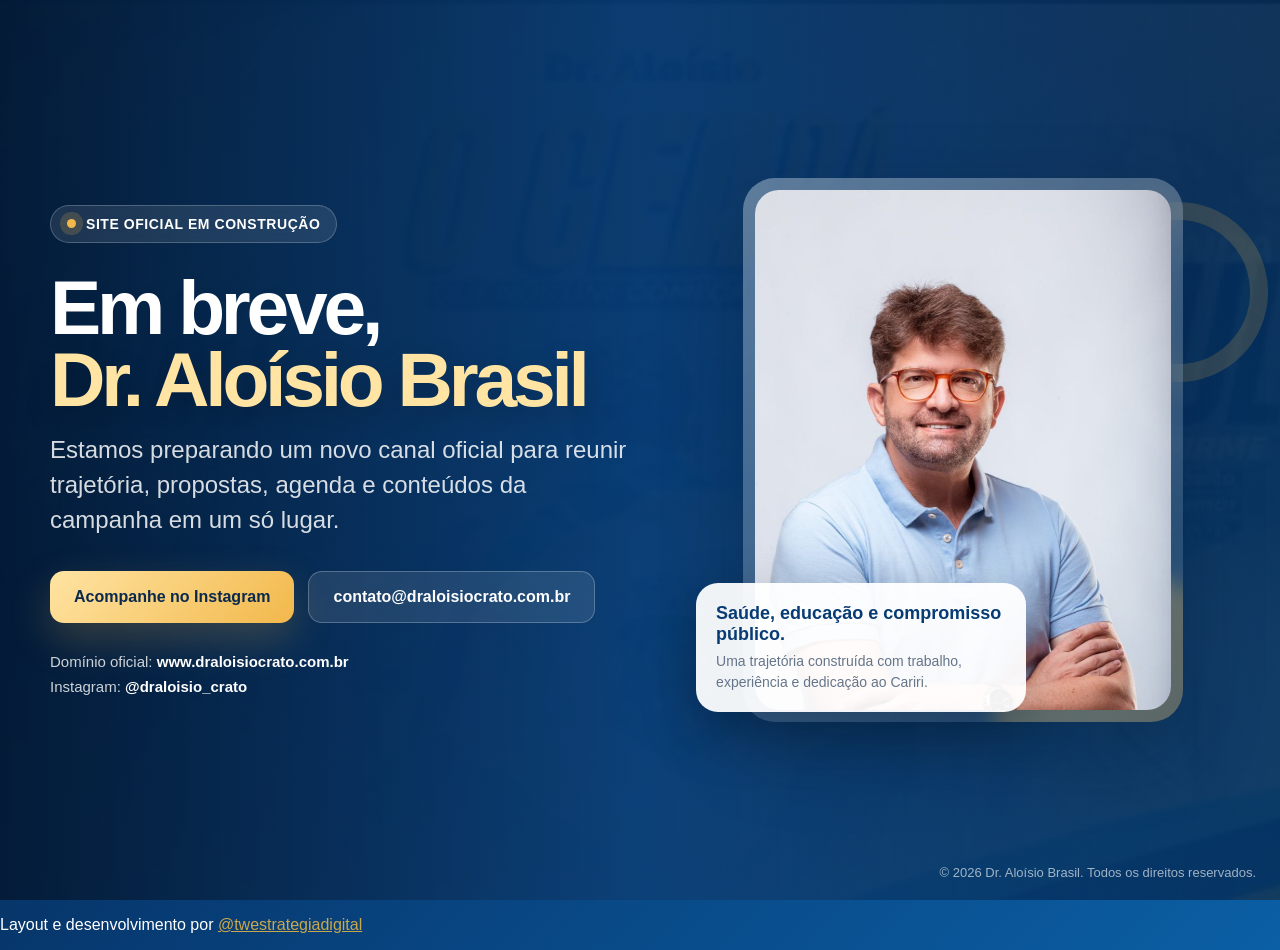
==== index.html @ 0eab500d "Update index.html cor rodapé" ====
<!DOCTYPE html>
<html lang="pt-BR">
<head>
  <meta charset="UTF-8" />
  <meta name="viewport" content="width=device-width, initial-scale=1.0" />
  <title>Dr. Aloísio Brasil | Site em construção</title>
  <meta name="description" content="Site oficial do Dr. Aloísio Brasil em construção. Acompanhe as novidades pelo Instagram oficial." />
  <meta name="theme-color" content="#073B73" />

  <meta property="og:title" content="Dr. Aloísio Brasil | Em breve" />
  <meta property="og:description" content="Estamos preparando um novo canal oficial de comunicação. Enquanto isso, acompanhe pelo Instagram." />
  <meta property="og:type" content="website" />
  <meta property="og:url" content="https://www.draloisiocrato.com.br" />
  <meta property="og:image" content="https://www.draloisiocrato.com.br/assets/banner.jpg" />

  <style>
    :root {
      --blue-900: #062B55;
      --blue-800: #073B73;
      --blue-700: #0B5FA5;
      --blue-500: #1787D5;
      --gold: #F2B84B;
      --gold-soft: #FFE4A3;
      --white: #FFFFFF;
      --text: #17324D;
      --muted: #65758A;
      --shadow: 0 28px 80px rgba(2, 21, 43, 0.28);
    }

    * { box-sizing: border-box; }

    body {
      margin: 0;
      min-height: 100vh;
      font-family: Arial, Helvetica, sans-serif;
      color: var(--white);
      background:
        radial-gradient(circle at 15% 20%, rgba(23, 135, 213, 0.35), transparent 32%),
        linear-gradient(135deg, #031A36 0%, #073B73 48%, #0B5FA5 100%);
      overflow-x: hidden;
    }

    body::before {
      content: "";
      position: fixed;
      inset: 0;
      background-image: url('assets/banner.jpg');
      background-size: cover;
      background-position: center;
      opacity: 0.12;
      filter: saturate(1.15) contrast(1.05);
      z-index: -2;
    }

    body::after {
      content: "";
      position: fixed;
      inset: 0;
      background: linear-gradient(90deg, rgba(3, 26, 54, 0.96), rgba(7, 59, 115, 0.82), rgba(3, 26, 54, 0.56));
      z-index: -1;
    }

    .page {
      width: min(1180px, calc(100% - 40px));
      min-height: 100vh;
      margin: 0 auto;
      display: grid;
      grid-template-columns: 1.05fr 0.95fr;
      gap: 56px;
      align-items: center;
      padding: 52px 0;
    }

    .badge {
      display: inline-flex;
      align-items: center;
      gap: 10px;
      padding: 10px 16px;
      border: 1px solid rgba(255, 255, 255, 0.22);
      border-radius: 999px;
      background: rgba(255, 255, 255, 0.1);
      backdrop-filter: blur(12px);
      font-size: 14px;
      letter-spacing: 0.04em;
      text-transform: uppercase;
      font-weight: 700;
    }

    .badge span {
      width: 9px;
      height: 9px;
      border-radius: 999px;
      background: var(--gold);
      box-shadow: 0 0 0 7px rgba(242, 184, 75, 0.18);
    }

    h1 {
      margin: 28px 0 18px;
      font-size: clamp(42px, 6vw, 84px);
      line-height: 0.94;
      letter-spacing: -0.055em;
    }

    .name {
      display: block;
      color: var(--gold-soft);
      text-shadow: 0 10px 30px rgba(0,0,0,0.22);
    }

    .subtitle {
      max-width: 640px;
      margin: 0 0 30px;
      color: rgba(255,255,255,0.84);
      font-size: clamp(18px, 2.2vw, 24px);
      line-height: 1.45;
    }

    .actions {
      display: flex;
      flex-wrap: wrap;
      gap: 14px;
      margin: 34px 0 30px;
    }

    .button {
      display: inline-flex;
      align-items: center;
      justify-content: center;
      min-height: 52px;
      padding: 0 24px;
      border-radius: 14px;
      text-decoration: none;
      font-weight: 800;
      transition: transform 0.2s ease, box-shadow 0.2s ease, background 0.2s ease;
    }

    .button:hover { transform: translateY(-2px); }

    .primary {
      color: #09294D;
      background: linear-gradient(135deg, #FFE4A3, #F2B84B);
      box-shadow: 0 16px 42px rgba(242, 184, 75, 0.22);
    }

    .secondary {
      color: var(--white);
      border: 1px solid rgba(255,255,255,0.24);
      background: rgba(255,255,255,0.1);
    }

    .contact {
      display: grid;
      gap: 8px;
      color: rgba(255,255,255,0.8);
      font-size: 15px;
    }

    .contact a {
      color: var(--white);
      text-decoration: none;
      font-weight: 700;
    }

    .visual {
      position: relative;
      min-height: 640px;
      display: flex;
      align-items: center;
      justify-content: center;
    }

    .photo-card {
      position: relative;
      width: min(440px, 100%);
      border-radius: 32px;
      padding: 12px;
      background: linear-gradient(145deg, rgba(255,255,255,0.34), rgba(255,255,255,0.08));
      box-shadow: var(--shadow);
      backdrop-filter: blur(16px);
      overflow: hidden;
    }

    .photo-card::before {
      content: "";
      position: absolute;
      inset: auto -70px -110px auto;
      width: 260px;
      height: 260px;
      border-radius: 999px;
      background: rgba(242,184,75,0.28);
      filter: blur(10px);
    }

    .photo-card img {
      display: block;
      width: 100%;
      border-radius: 24px;
      object-fit: cover;
      aspect-ratio: 4 / 5;
      object-position: center top;
      position: relative;
      z-index: 1;
    }

    .floating-box {
      position: absolute;
      left: 0;
      bottom: 58px;
      max-width: 330px;
      padding: 20px;
      border-radius: 22px;
      background: rgba(255,255,255,0.94);
      color: var(--text);
      box-shadow: 0 20px 55px rgba(0,0,0,0.25);
      z-index: 3;
    }

    .floating-box strong {
      display: block;
      color: var(--blue-800);
      font-size: 18px;
      margin-bottom: 6px;
    }

    .floating-box p {
      margin: 0;
      color: var(--muted);
      line-height: 1.45;
      font-size: 14px;
    }

    .ribbon {
      position: absolute;
      right: -38px;
      top: 72px;
      width: 180px;
      height: 180px;
      border-radius: 50%;
      border: 18px solid rgba(242, 184, 75, 0.18);
      z-index: 0;
    }

    .footer {
      position: fixed;
      right: 24px;
      bottom: 20px;
      color: rgba(255,255,255,0.62);
      font-size: 13px;
    }

    @media (max-width: 920px) {
      .page {
        grid-template-columns: 1fr;
        gap: 30px;
        padding: 38px 0 70px;
      }

      .visual { min-height: auto; }

      .photo-card { width: min(360px, 100%); }

      .floating-box {
        position: relative;
        left: auto;
        bottom: auto;
        margin-top: -26px;
        width: min(330px, 92%);
      }

      .footer {
        position: static;
        width: min(1180px, calc(100% - 40px));
        margin: -40px auto 24px;
      }
    }

    @media (max-width: 520px) {
      .page { width: min(100% - 28px, 1180px); }
      .actions { flex-direction: column; }
      .button { width: 100%; }
      h1 { letter-spacing: -0.045em; }
    }
  </style>
</head>
<body>
  <main class="page">
    <section class="content" aria-label="Site em construção">
      <div class="badge"><span></span> Site oficial em construção</div>

      <h1>
        Em breve,<br />
        <span class="name">Dr. Aloísio Brasil</span>
      </h1>

      <p class="subtitle">
        Estamos preparando um novo canal oficial para reunir trajetória, propostas, agenda e conteúdos da campanha em um só lugar.
      </p>

      <div class="actions">
        <a class="button primary" href="https://www.instagram.com/draloisio_crato" target="_blank" rel="noopener noreferrer">Acompanhe no Instagram</a>
        <a class="button secondary" href="mailto:contato@draloisiocrato.com.br">contato@draloisiocrato.com.br</a>
      </div>

      <div class="contact">
        <div>Domínio oficial: <a href="https://www.draloisiocrato.com.br">www.draloisiocrato.com.br</a></div>
        <div>Instagram: <a href="https://www.instagram.com/draloisio_crato" target="_blank" rel="noopener noreferrer">@draloisio_crato</a></div>
      </div>
    </section>

    <section class="visual" aria-label="Dr. Aloísio Brasil">
      <div class="ribbon" aria-hidden="true"></div>
      <div class="photo-card">
        <img src="assets/portrait.jpg" alt="Dr. Aloísio Brasil" />
      </div>
      <div class="floating-box">
        <strong>Saúde, educação e compromisso público.</strong>
        <p>Uma trajetória construída com trabalho, experiência e dedicação ao Cariri.</p>
      </div>
    </section>
  </main>

  <div class="footer">© 2026 Dr. Aloísio Brasil. Todos os direitos reservados.</div>

   <p class="credits">
          Layout e desenvolvimento por
          <a href="https://www.instagram.com/twestrategiadigital" 
   target="_blank" 
   rel="noopener noreferrer"
   style="color: #C9A84C;">
    @twestrategiadigital
</a>
      </p>
  </footer>

</body>
</html>
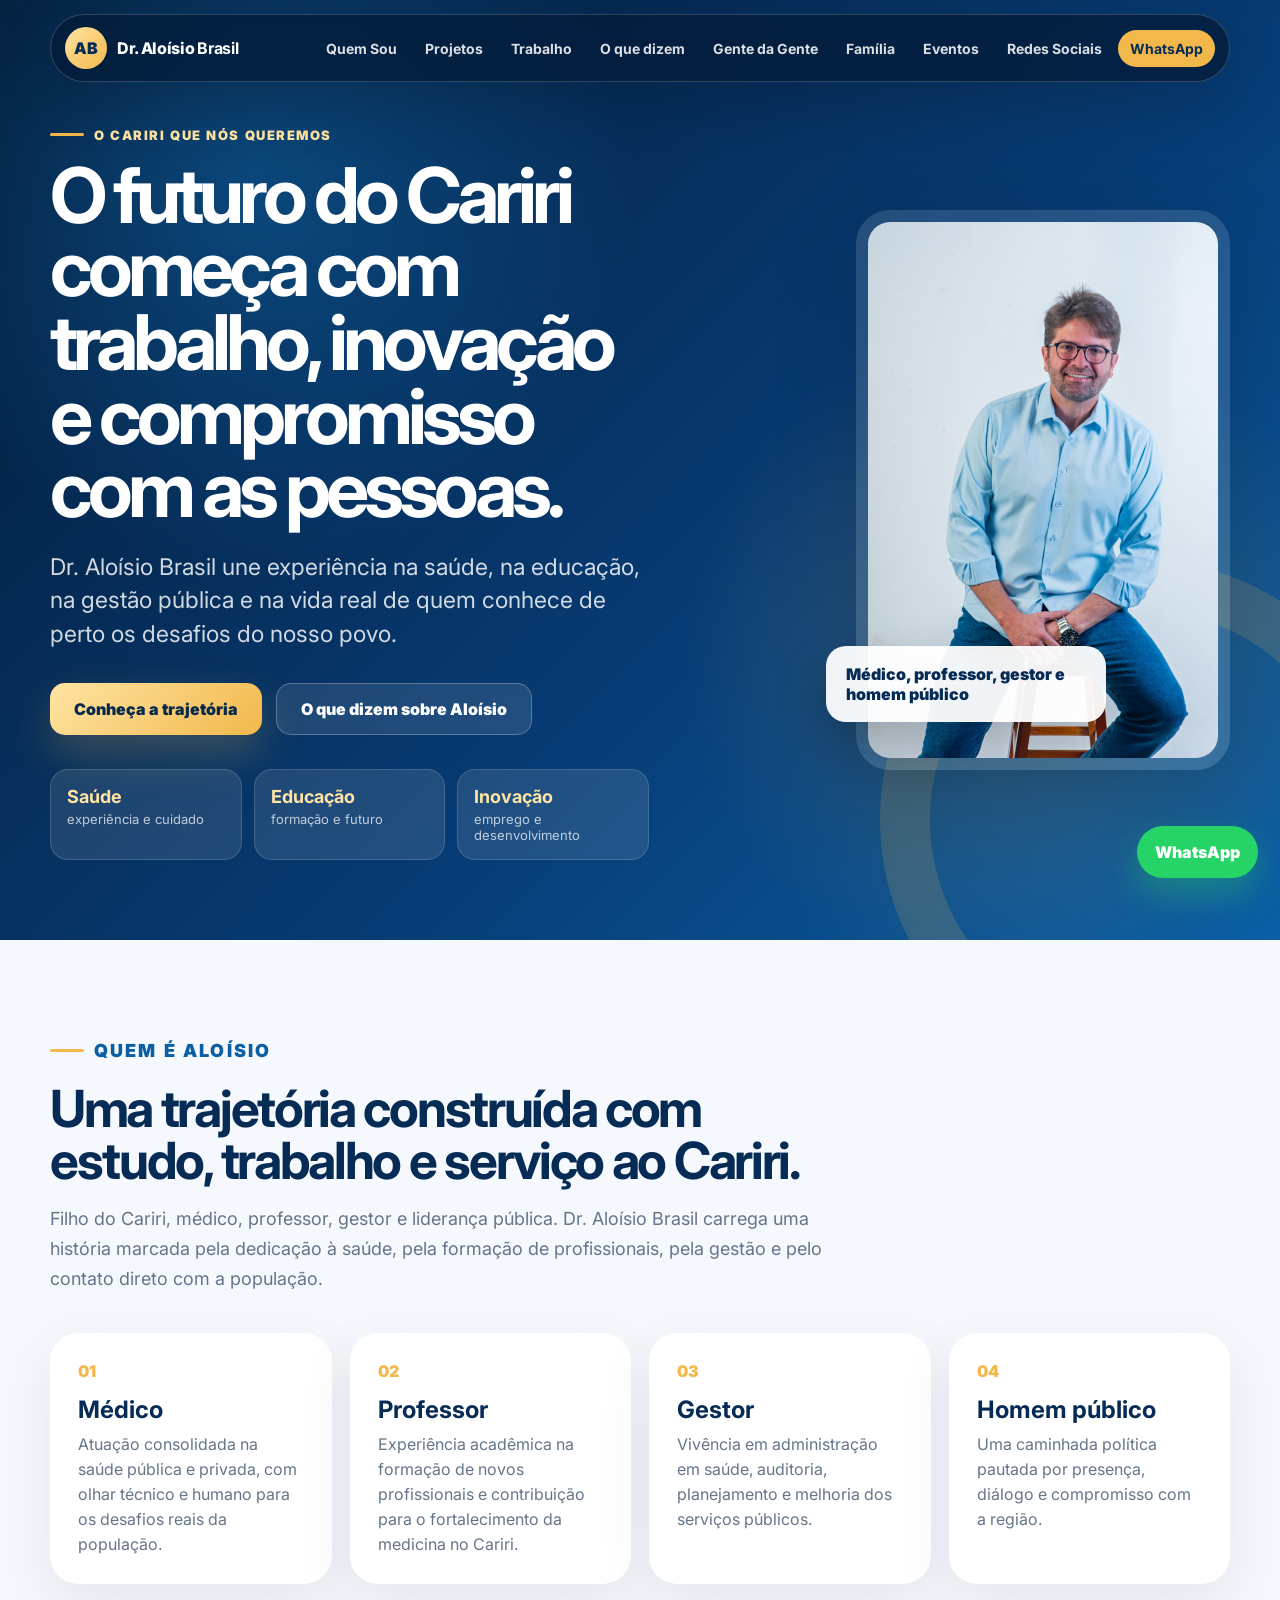
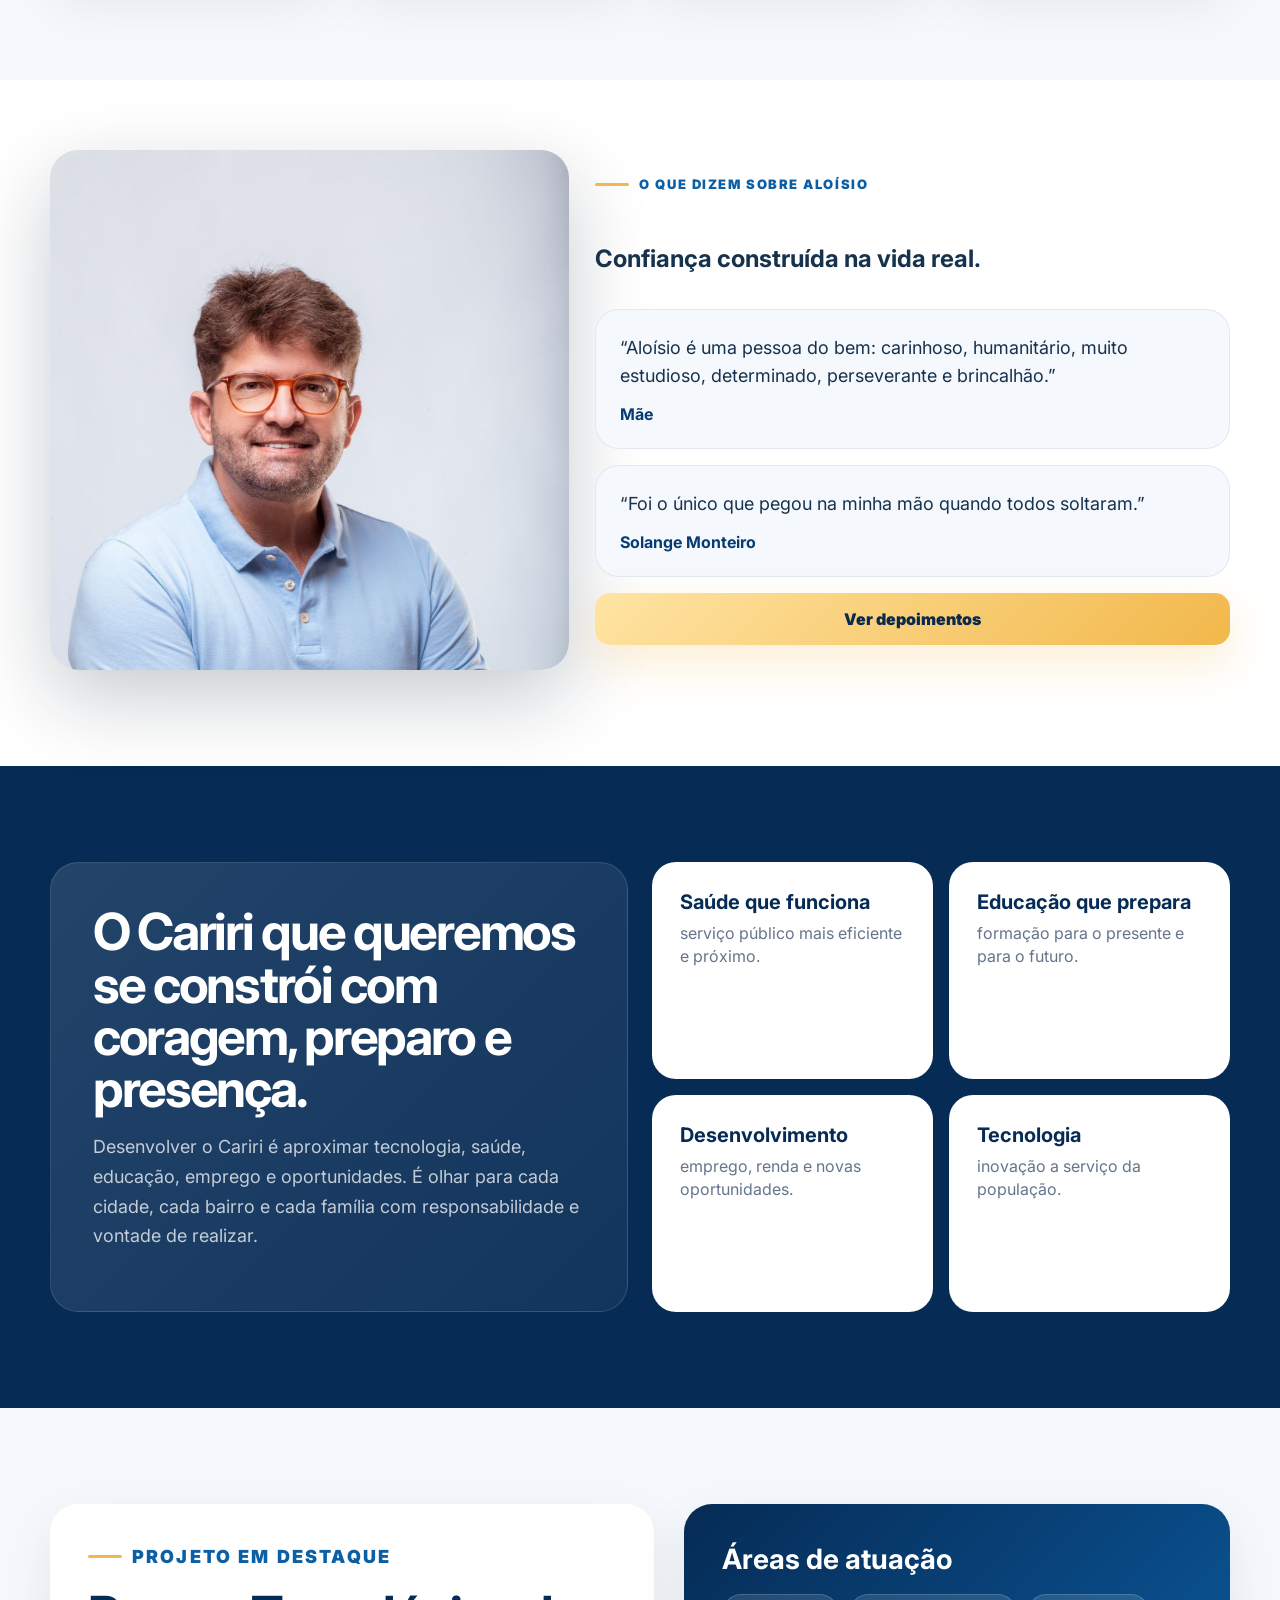
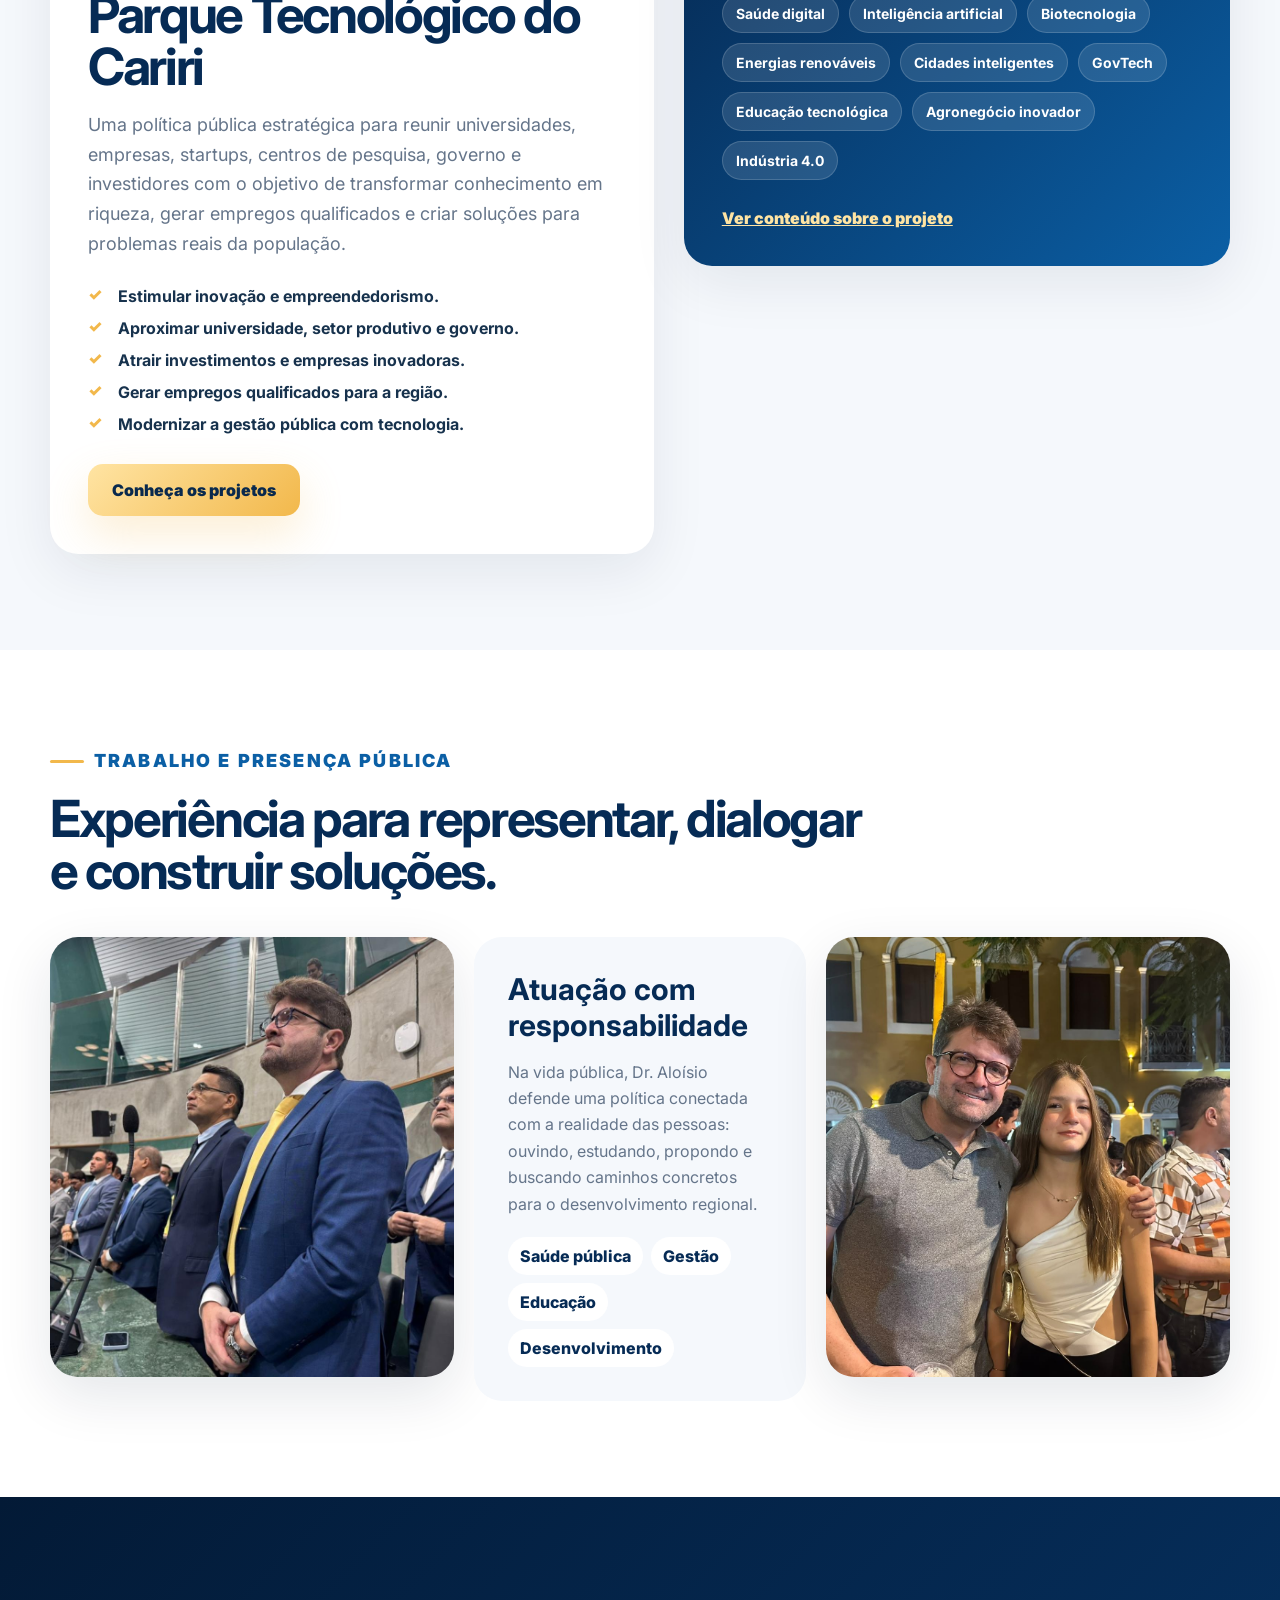
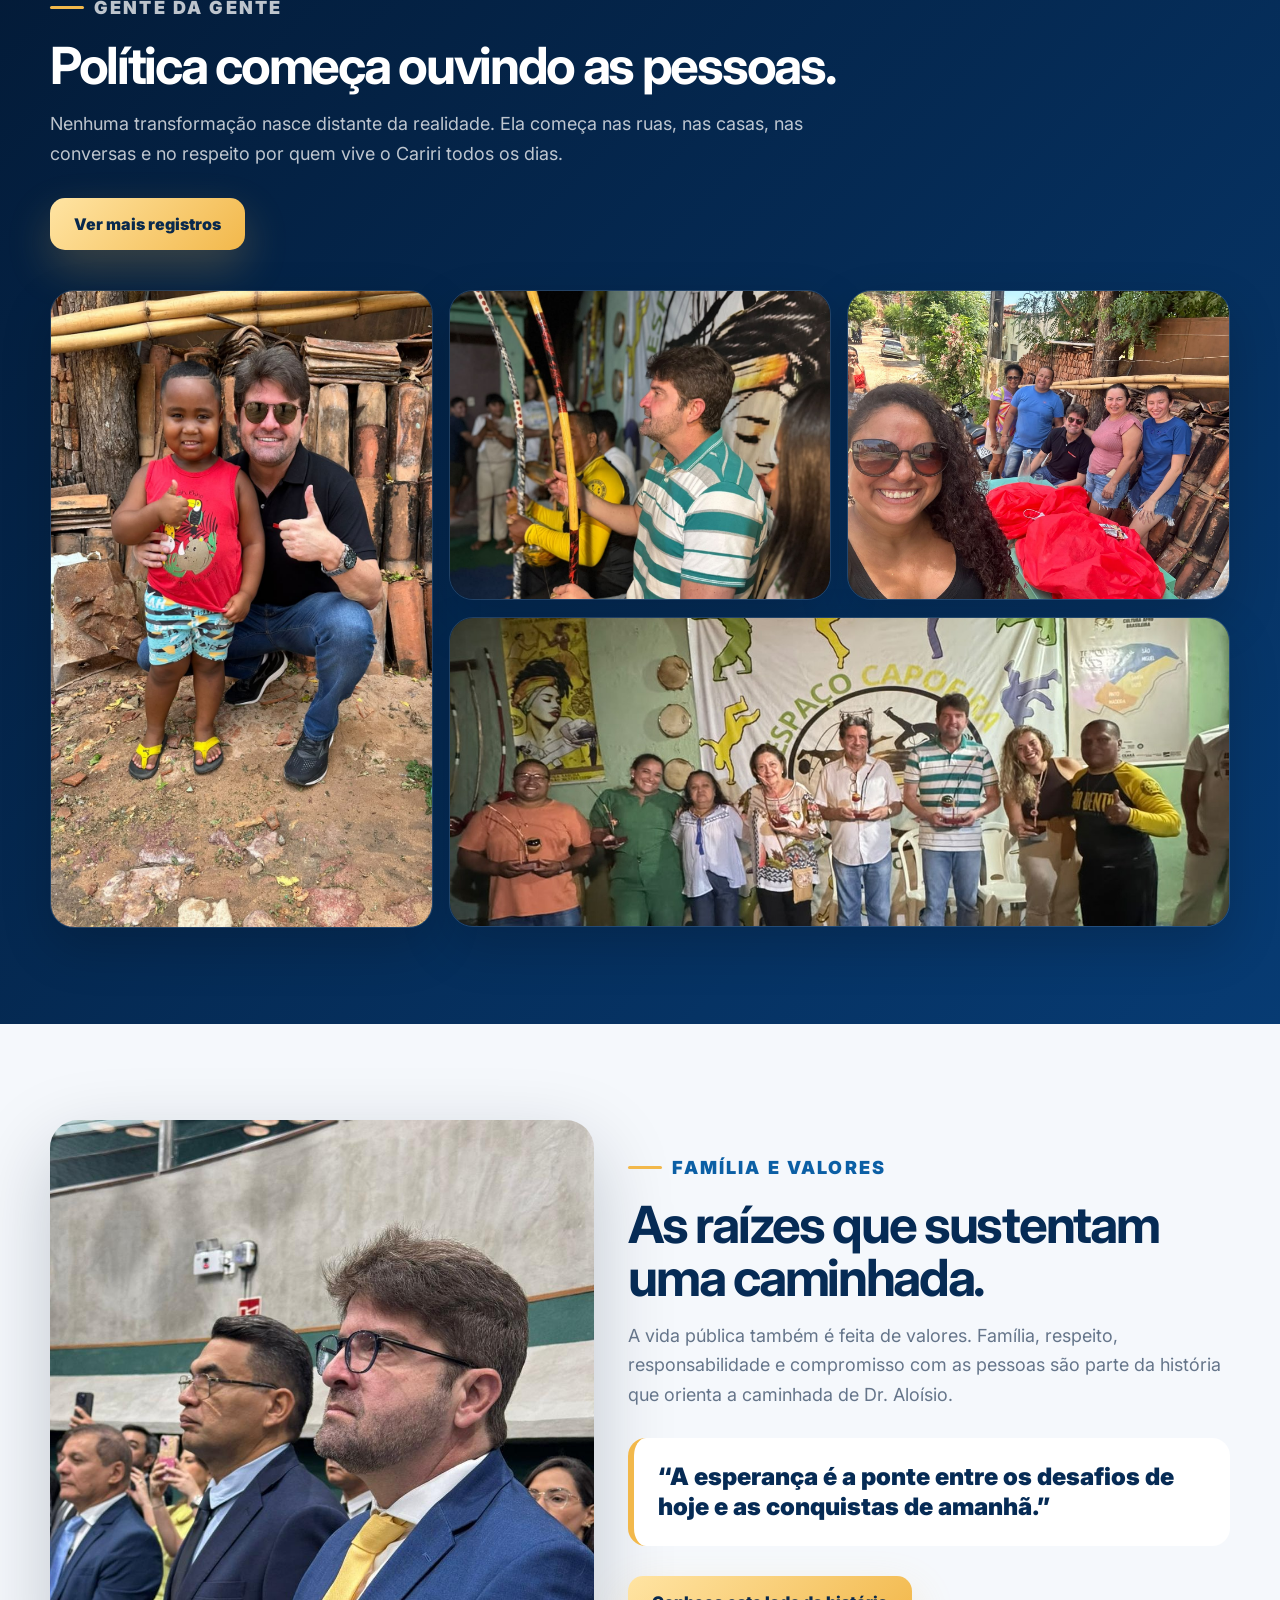
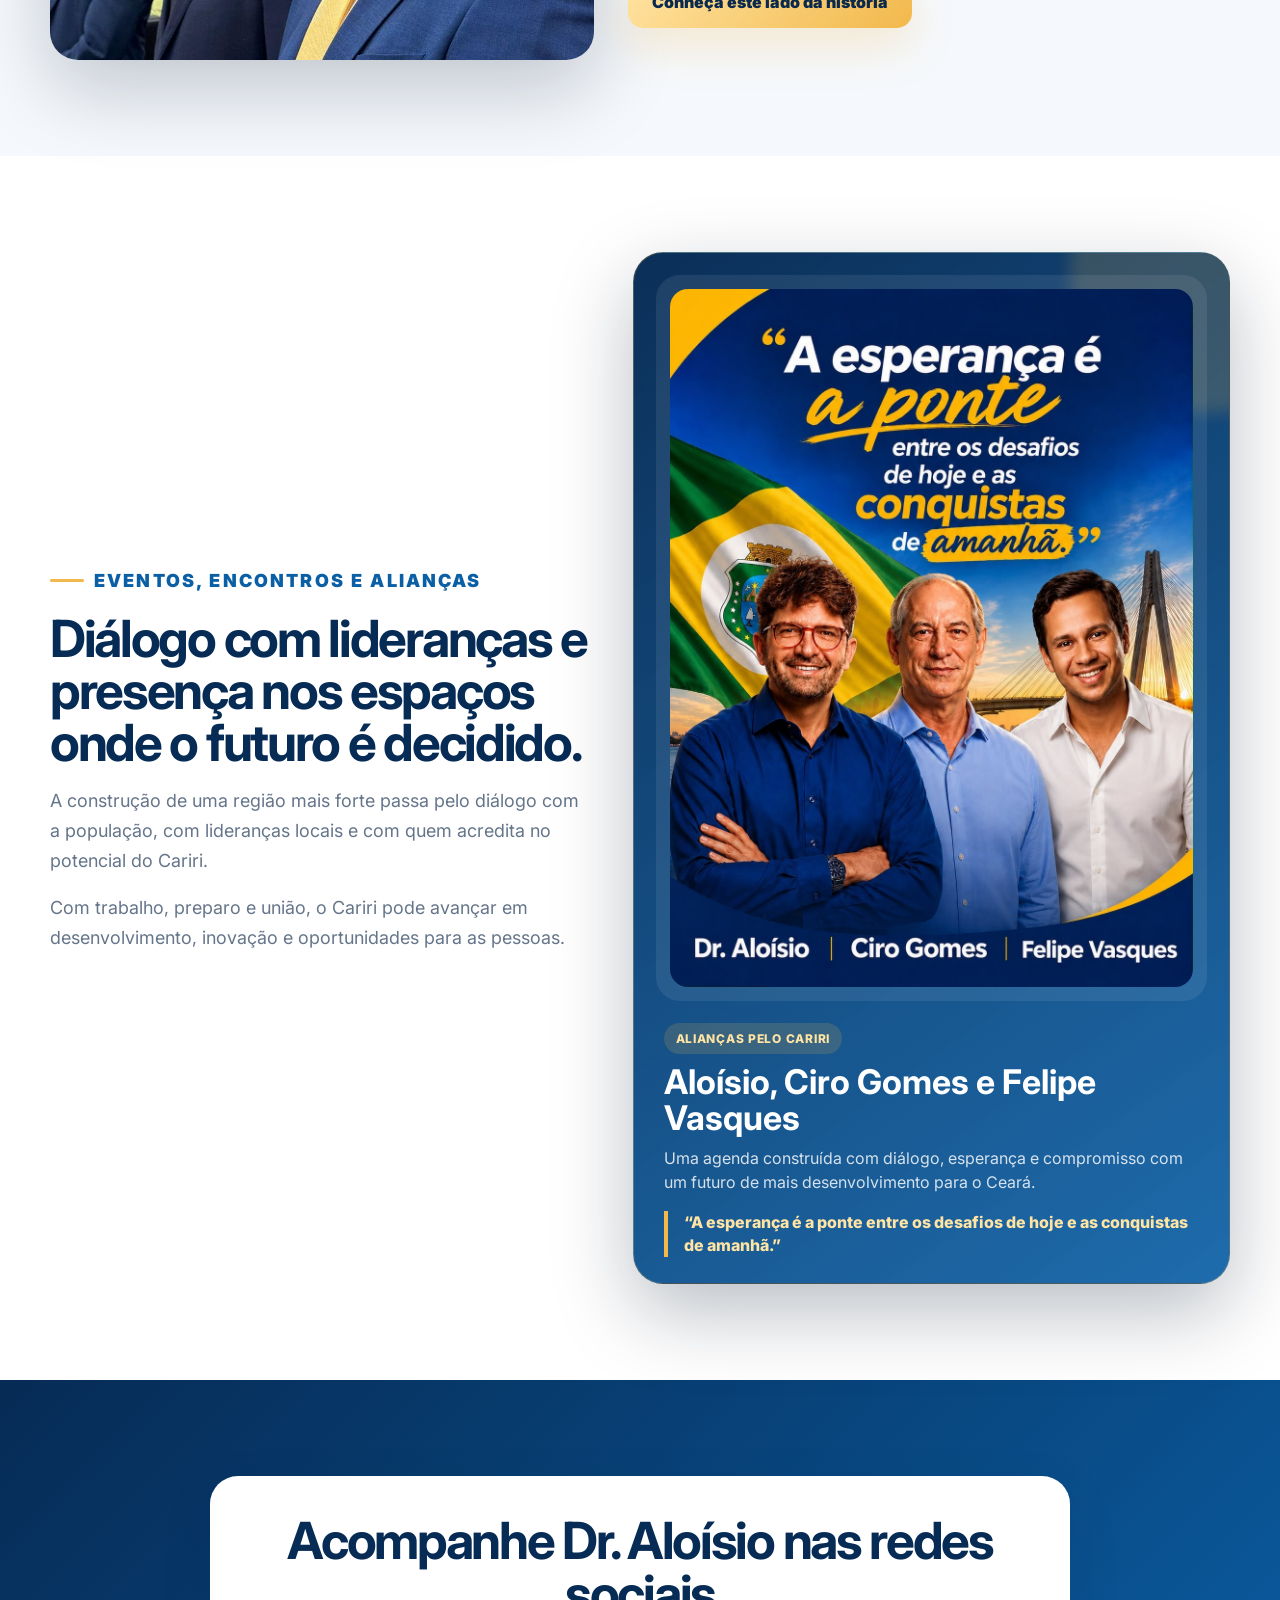
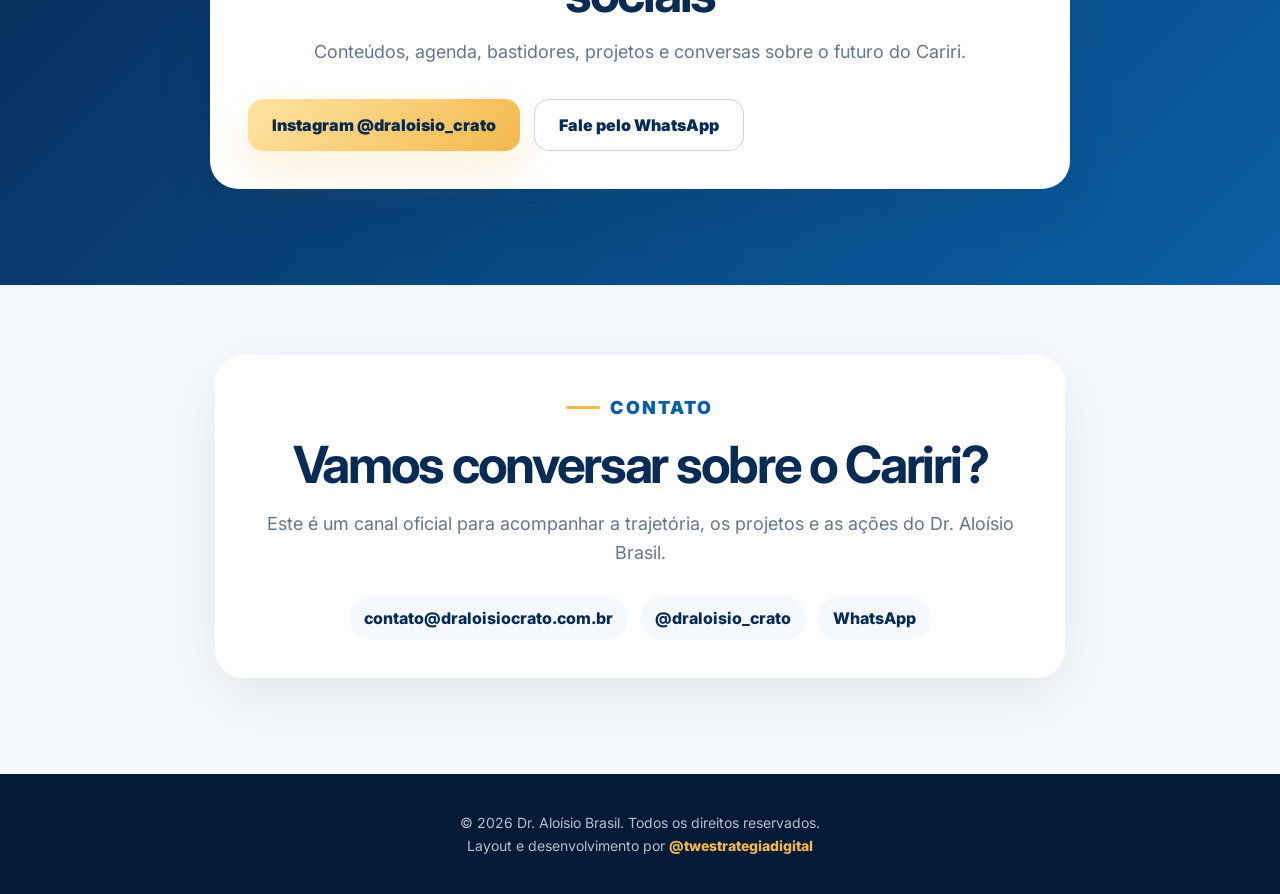
==== commit d3fcd894: "Update index.html" ====
--- a/index.html
+++ b/index.html
@@ -1,336 +1,23 @@
 <!DOCTYPE html>
 <html lang="pt-BR">
 <head>
-  <meta charset="UTF-8" />
-  <meta name="viewport" content="width=device-width, initial-scale=1.0" />
-  <title>Dr. Aloísio Brasil | Site em construção</title>
-  <meta name="description" content="Site oficial do Dr. Aloísio Brasil em construção. Acompanhe as novidades pelo Instagram oficial." />
-  <meta name="theme-color" content="#073B73" />
 
-  <meta property="og:title" content="Dr. Aloísio Brasil | Em breve" />
-  <meta property="og:description" content="Estamos preparando um novo canal oficial de comunicação. Enquanto isso, acompanhe pelo Instagram." />
-  <meta property="og:type" content="website" />
-  <meta property="og:url" content="https://www.draloisiocrato.com.br" />
-  <meta property="og:image" content="https://www.draloisiocrato.com.br/assets/banner.jpg" />
+<meta charset="UTF-8">
 
-  <style>
-    :root {
-      --blue-900: #062B55;
-      --blue-800: #073B73;
-      --blue-700: #0B5FA5;
-      --blue-500: #1787D5;
-      --gold: #F2B84B;
-      --gold-soft: #FFE4A3;
-      --white: #FFFFFF;
-      --text: #17324D;
-      --muted: #65758A;
-      --shadow: 0 28px 80px rgba(2, 21, 43, 0.28);
-    }
+<title>Redirecionando...</title>
 
-    * { box-sizing: border-box; }
+<meta http-equiv="refresh" content="0; url=/construcao/">
 
-    body {
-      margin: 0;
-      min-height: 100vh;
-      font-family: Arial, Helvetica, sans-serif;
-      color: var(--white);
-      background:
-        radial-gradient(circle at 15% 20%, rgba(23, 135, 213, 0.35), transparent 32%),
-        linear-gradient(135deg, #031A36 0%, #073B73 48%, #0B5FA5 100%);
-      overflow-x: hidden;
-    }
+<script>
+window.location.replace("/construcao/");
+</script>
 
-    body::before {
-      content: "";
-      position: fixed;
-      inset: 0;
-      background-image: url('assets/banner.jpg');
-      background-size: cover;
-      background-position: center;
-      opacity: 0.12;
-      filter: saturate(1.15) contrast(1.05);
-      z-index: -2;
-    }
+</head>
 
-    body::after {
-      content: "";
-      position: fixed;
-      inset: 0;
-      background: linear-gradient(90deg, rgba(3, 26, 54, 0.96), rgba(7, 59, 115, 0.82), rgba(3, 26, 54, 0.56));
-      z-index: -1;
-    }
+<body>
 
-    .page {
-      width: min(1180px, calc(100% - 40px));
-      min-height: 100vh;
-      margin: 0 auto;
-      display: grid;
-      grid-template-columns: 1.05fr 0.95fr;
-      gap: 56px;
-      align-items: center;
-      padding: 52px 0;
-    }
-
-    .badge {
-      display: inline-flex;
-      align-items: center;
-      gap: 10px;
-      padding: 10px 16px;
-      border: 1px solid rgba(255, 255, 255, 0.22);
-      border-radius: 999px;
-      background: rgba(255, 255, 255, 0.1);
-      backdrop-filter: blur(12px);
-      font-size: 14px;
-      letter-spacing: 0.04em;
-      text-transform: uppercase;
-      font-weight: 700;
-    }
-
-    .badge span {
-      width: 9px;
-      height: 9px;
-      border-radius: 999px;
-      background: var(--gold);
-      box-shadow: 0 0 0 7px rgba(242, 184, 75, 0.18);
-    }
-
-    h1 {
-      margin: 28px 0 18px;
-      font-size: clamp(42px, 6vw, 84px);
-      line-height: 0.94;
-      letter-spacing: -0.055em;
-    }
-
-    .name {
-      display: block;
-      color: var(--gold-soft);
-      text-shadow: 0 10px 30px rgba(0,0,0,0.22);
-    }
-
-    .subtitle {
-      max-width: 640px;
-      margin: 0 0 30px;
-      color: rgba(255,255,255,0.84);
-      font-size: clamp(18px, 2.2vw, 24px);
-      line-height: 1.45;
-    }
-
-    .actions {
-      display: flex;
-      flex-wrap: wrap;
-      gap: 14px;
-      margin: 34px 0 30px;
-    }
-
-    .button {
-      display: inline-flex;
-      align-items: center;
-      justify-content: center;
-      min-height: 52px;
-      padding: 0 24px;
-      border-radius: 14px;
-      text-decoration: none;
-      font-weight: 800;
-      transition: transform 0.2s ease, box-shadow 0.2s ease, background 0.2s ease;
-    }
-
-    .button:hover { transform: translateY(-2px); }
-
-    .primary {
-      color: #09294D;
-      background: linear-gradient(135deg, #FFE4A3, #F2B84B);
-      box-shadow: 0 16px 42px rgba(242, 184, 75, 0.22);
-    }
-
-    .secondary {
-      color: var(--white);
-      border: 1px solid rgba(255,255,255,0.24);
-      background: rgba(255,255,255,0.1);
-    }
-
-    .contact {
-      display: grid;
-      gap: 8px;
-      color: rgba(255,255,255,0.8);
-      font-size: 15px;
-    }
-
-    .contact a {
-      color: var(--white);
-      text-decoration: none;
-      font-weight: 700;
-    }
-
-    .visual {
-      position: relative;
-      min-height: 640px;
-      display: flex;
-      align-items: center;
-      justify-content: center;
-    }
-
-    .photo-card {
-      position: relative;
-      width: min(440px, 100%);
-      border-radius: 32px;
-      padding: 12px;
-      background: linear-gradient(145deg, rgba(255,255,255,0.34), rgba(255,255,255,0.08));
-      box-shadow: var(--shadow);
-      backdrop-filter: blur(16px);
-      overflow: hidden;
-    }
-
-    .photo-card::before {
-      content: "";
-      position: absolute;
-      inset: auto -70px -110px auto;
-      width: 260px;
-      height: 260px;
-      border-radius: 999px;
-      background: rgba(242,184,75,0.28);
-      filter: blur(10px);
-    }
-
-    .photo-card img {
-      display: block;
-      width: 100%;
-      border-radius: 24px;
-      object-fit: cover;
-      aspect-ratio: 4 / 5;
-      object-position: center top;
-      position: relative;
-      z-index: 1;
-    }
-
-    .floating-box {
-      position: absolute;
-      left: 0;
-      bottom: 58px;
-      max-width: 330px;
-      padding: 20px;
-      border-radius: 22px;
-      background: rgba(255,255,255,0.94);
-      color: var(--text);
-      box-shadow: 0 20px 55px rgba(0,0,0,0.25);
-      z-index: 3;
-    }
-
-    .floating-box strong {
-      display: block;
-      color: var(--blue-800);
-      font-size: 18px;
-      margin-bottom: 6px;
-    }
-
-    .floating-box p {
-      margin: 0;
-      color: var(--muted);
-      line-height: 1.45;
-      font-size: 14px;
-    }
-
-    .ribbon {
-      position: absolute;
-      right: -38px;
-      top: 72px;
-      width: 180px;
-      height: 180px;
-      border-radius: 50%;
-      border: 18px solid rgba(242, 184, 75, 0.18);
-      z-index: 0;
-    }
-
-    .footer {
-      position: fixed;
-      right: 24px;
-      bottom: 20px;
-      color: rgba(255,255,255,0.62);
-      font-size: 13px;
-    }
-
-    @media (max-width: 920px) {
-      .page {
-        grid-template-columns: 1fr;
-        gap: 30px;
-        padding: 38px 0 70px;
-      }
-
-      .visual { min-height: auto; }
-
-      .photo-card { width: min(360px, 100%); }
-
-      .floating-box {
-        position: relative;
-        left: auto;
-        bottom: auto;
-        margin-top: -26px;
-        width: min(330px, 92%);
-      }
-
-      .footer {
-        position: static;
-        width: min(1180px, calc(100% - 40px));
-        margin: -40px auto 24px;
-      }
-    }
-
-    @media (max-width: 520px) {
-      .page { width: min(100% - 28px, 1180px); }
-      .actions { flex-direction: column; }
-      .button { width: 100%; }
-      h1 { letter-spacing: -0.045em; }
-    }
-  </style>
-</head>
-<body>
-  <main class="page">
-    <section class="content" aria-label="Site em construção">
-      <div class="badge"><span></span> Site oficial em construção</div>
-
-      <h1>
-        Em breve,<br />
-        <span class="name">Dr. Aloísio Brasil</span>
-      </h1>
-
-      <p class="subtitle">
-        Estamos preparando um novo canal oficial para reunir trajetória, propostas, agenda e conteúdos da campanha em um só lugar.
-      </p>
-
-      <div class="actions">
-        <a class="button primary" href="https://www.instagram.com/draloisio_crato" target="_blank" rel="noopener noreferrer">Acompanhe no Instagram</a>
-        <a class="button secondary" href="mailto:contato@draloisiocrato.com.br">contato@draloisiocrato.com.br</a>
-      </div>
-
-      <div class="contact">
-        <div>Domínio oficial: <a href="https://www.draloisiocrato.com.br">www.draloisiocrato.com.br</a></div>
-        <div>Instagram: <a href="https://www.instagram.com/draloisio_crato" target="_blank" rel="noopener noreferrer">@draloisio_crato</a></div>
-      </div>
-    </section>
-
-    <section class="visual" aria-label="Dr. Aloísio Brasil">
-      <div class="ribbon" aria-hidden="true"></div>
-      <div class="photo-card">
-        <img src="assets/portrait.jpg" alt="Dr. Aloísio Brasil" />
-      </div>
-      <div class="floating-box">
-        <strong>Saúde, educação e compromisso público.</strong>
-        <p>Uma trajetória construída com trabalho, experiência e dedicação ao Cariri.</p>
-      </div>
-    </section>
-  </main>
-
-  <div class="footer">© 2026 Dr. Aloísio Brasil. Todos os direitos reservados.</div>
-
-   <p class="credits">
-          Layout e desenvolvimento por
-          <a href="https://www.instagram.com/twestrategiadigital" 
-   target="_blank" 
-   rel="noopener noreferrer"
-   style="color: #C9A84C;">
-    @twestrategiadigital
-</a>
-      </p>
-  </footer>
+Se você não foi redirecionado automaticamente,
+<a href="/construcao/">clique aqui</a>.
 
 </body>
 </html>
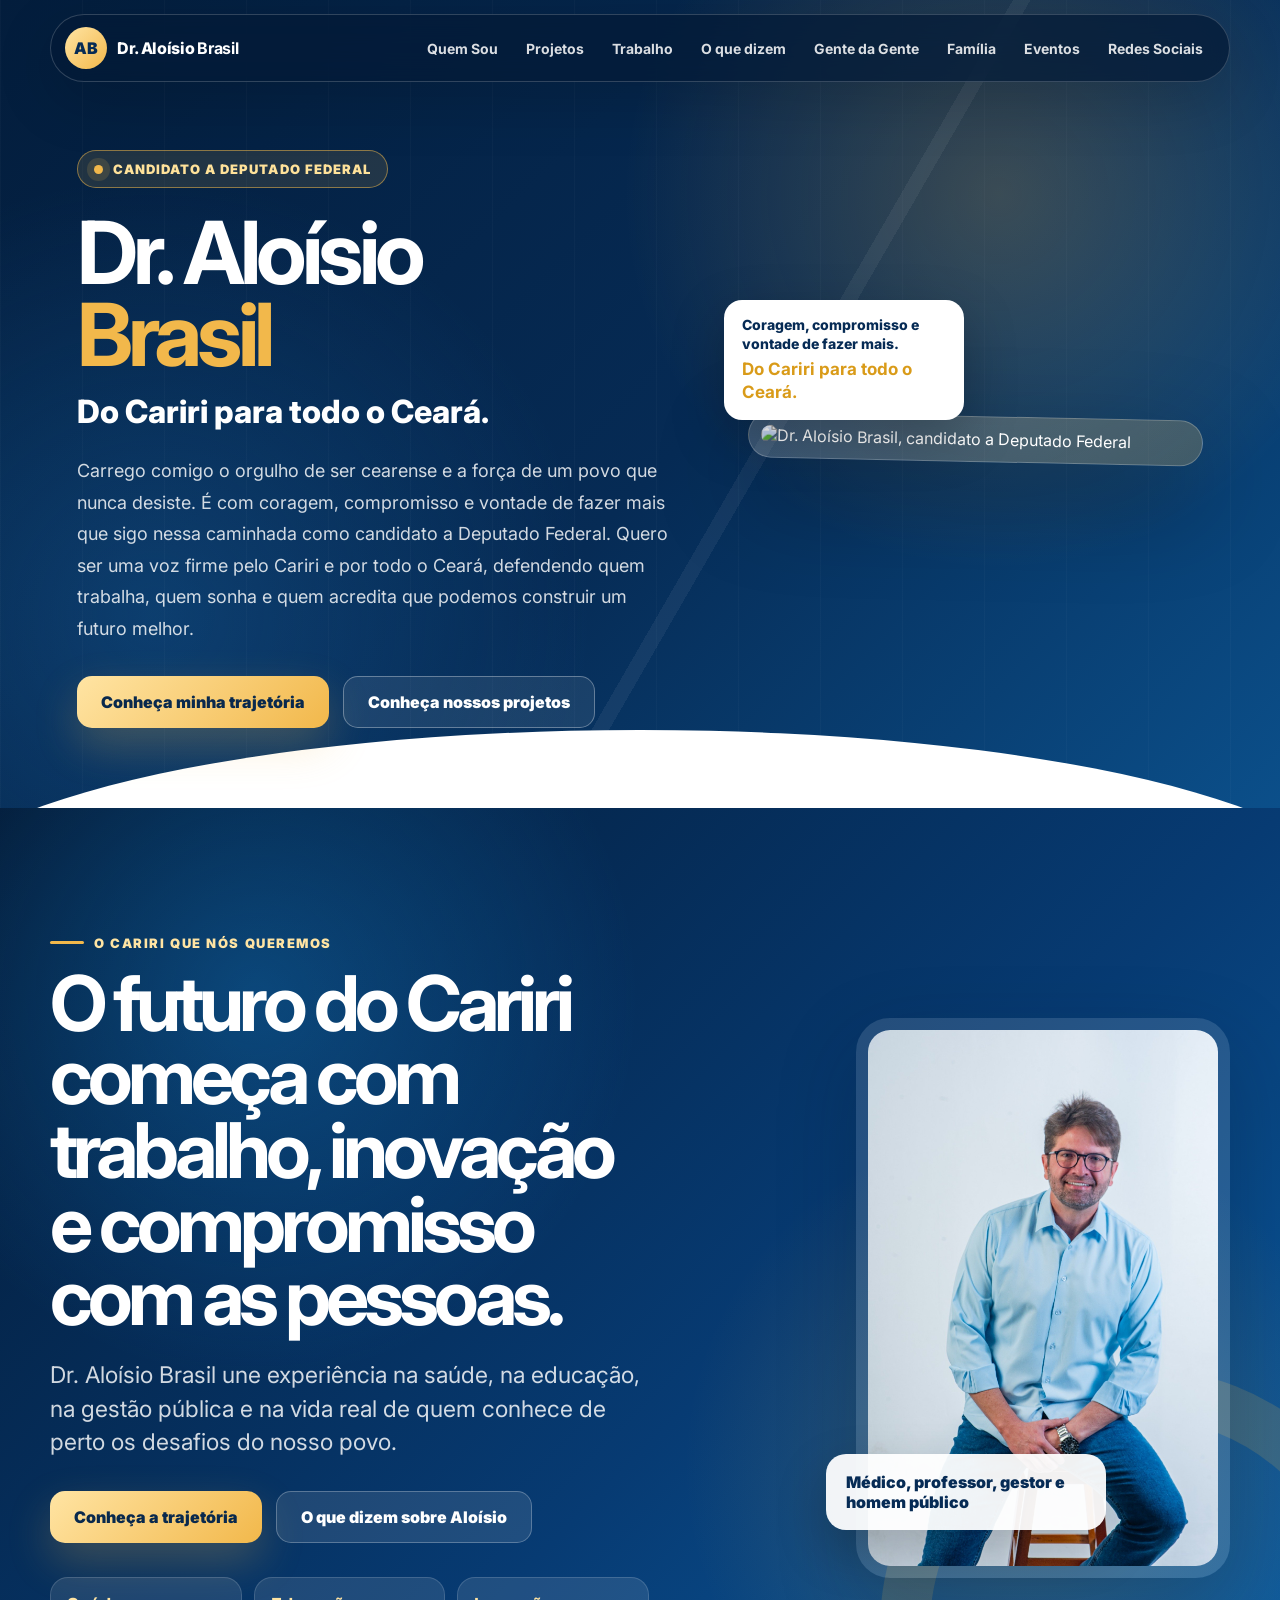
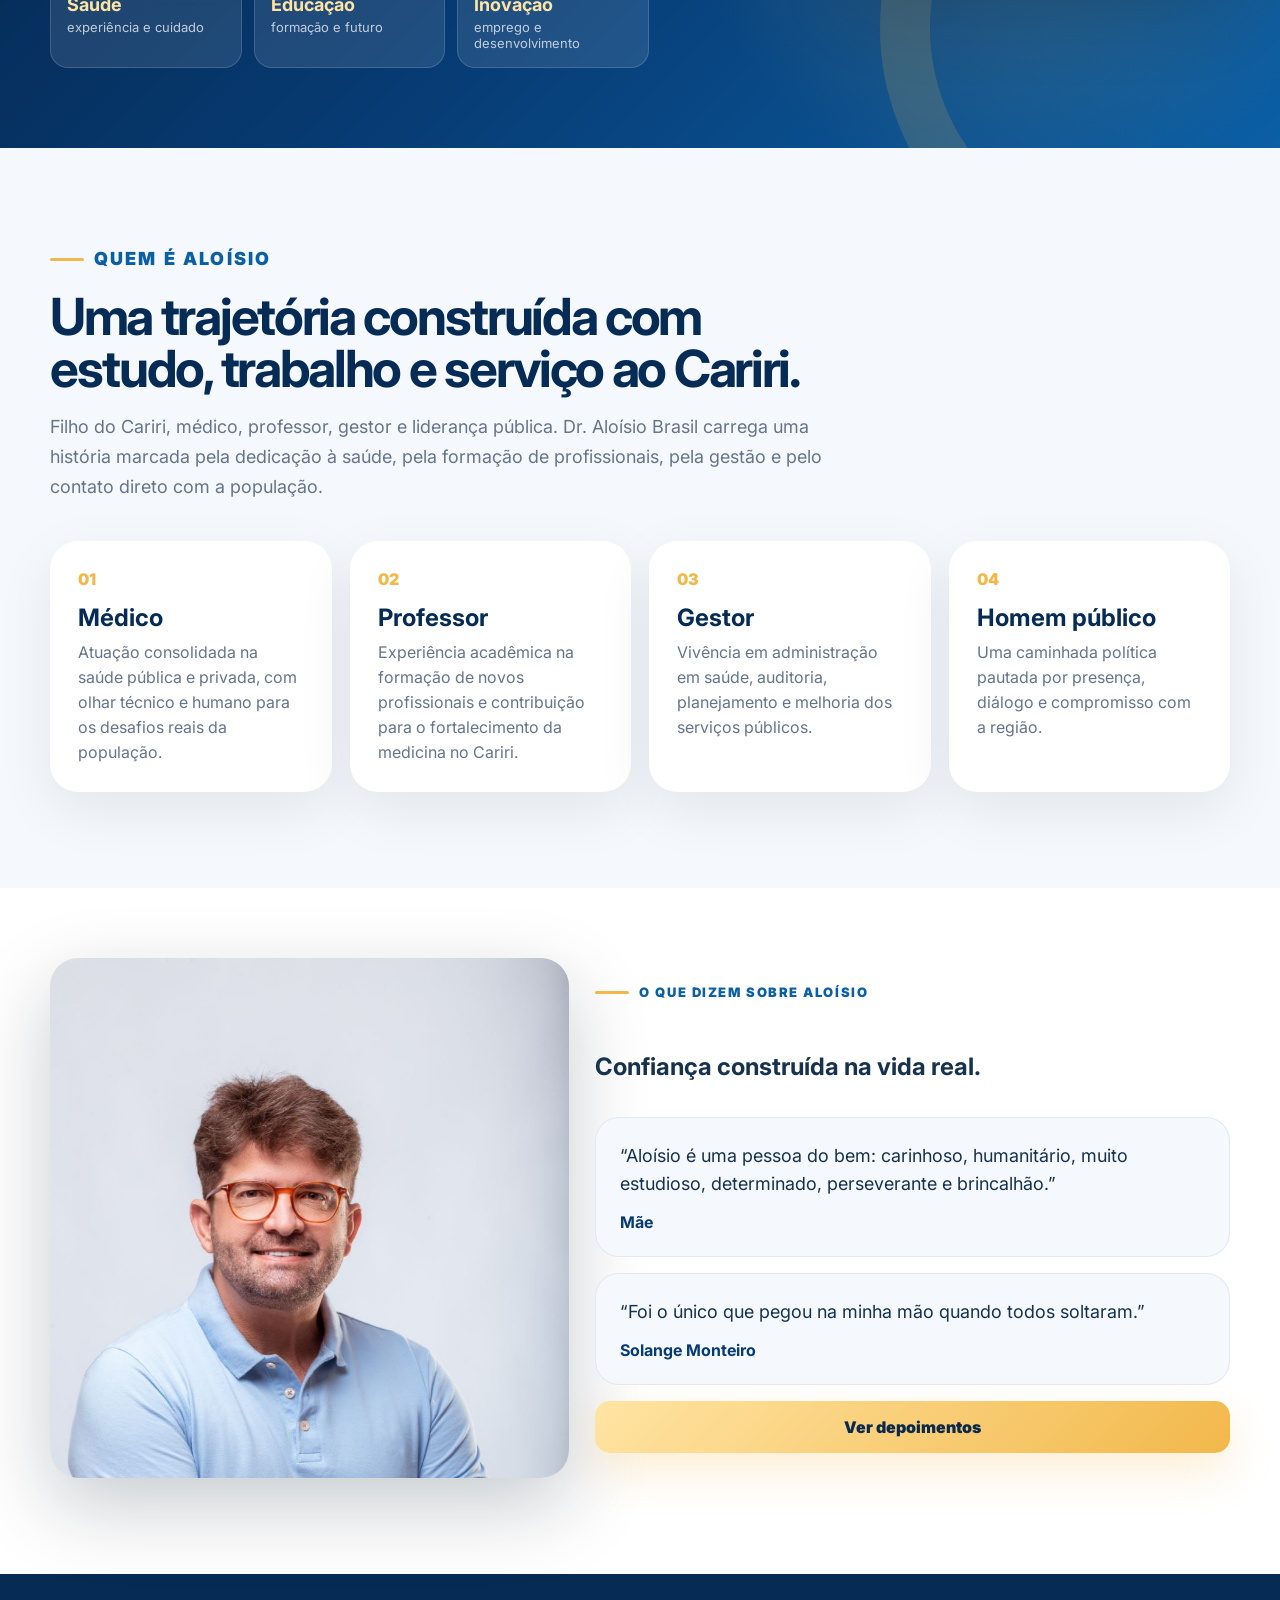
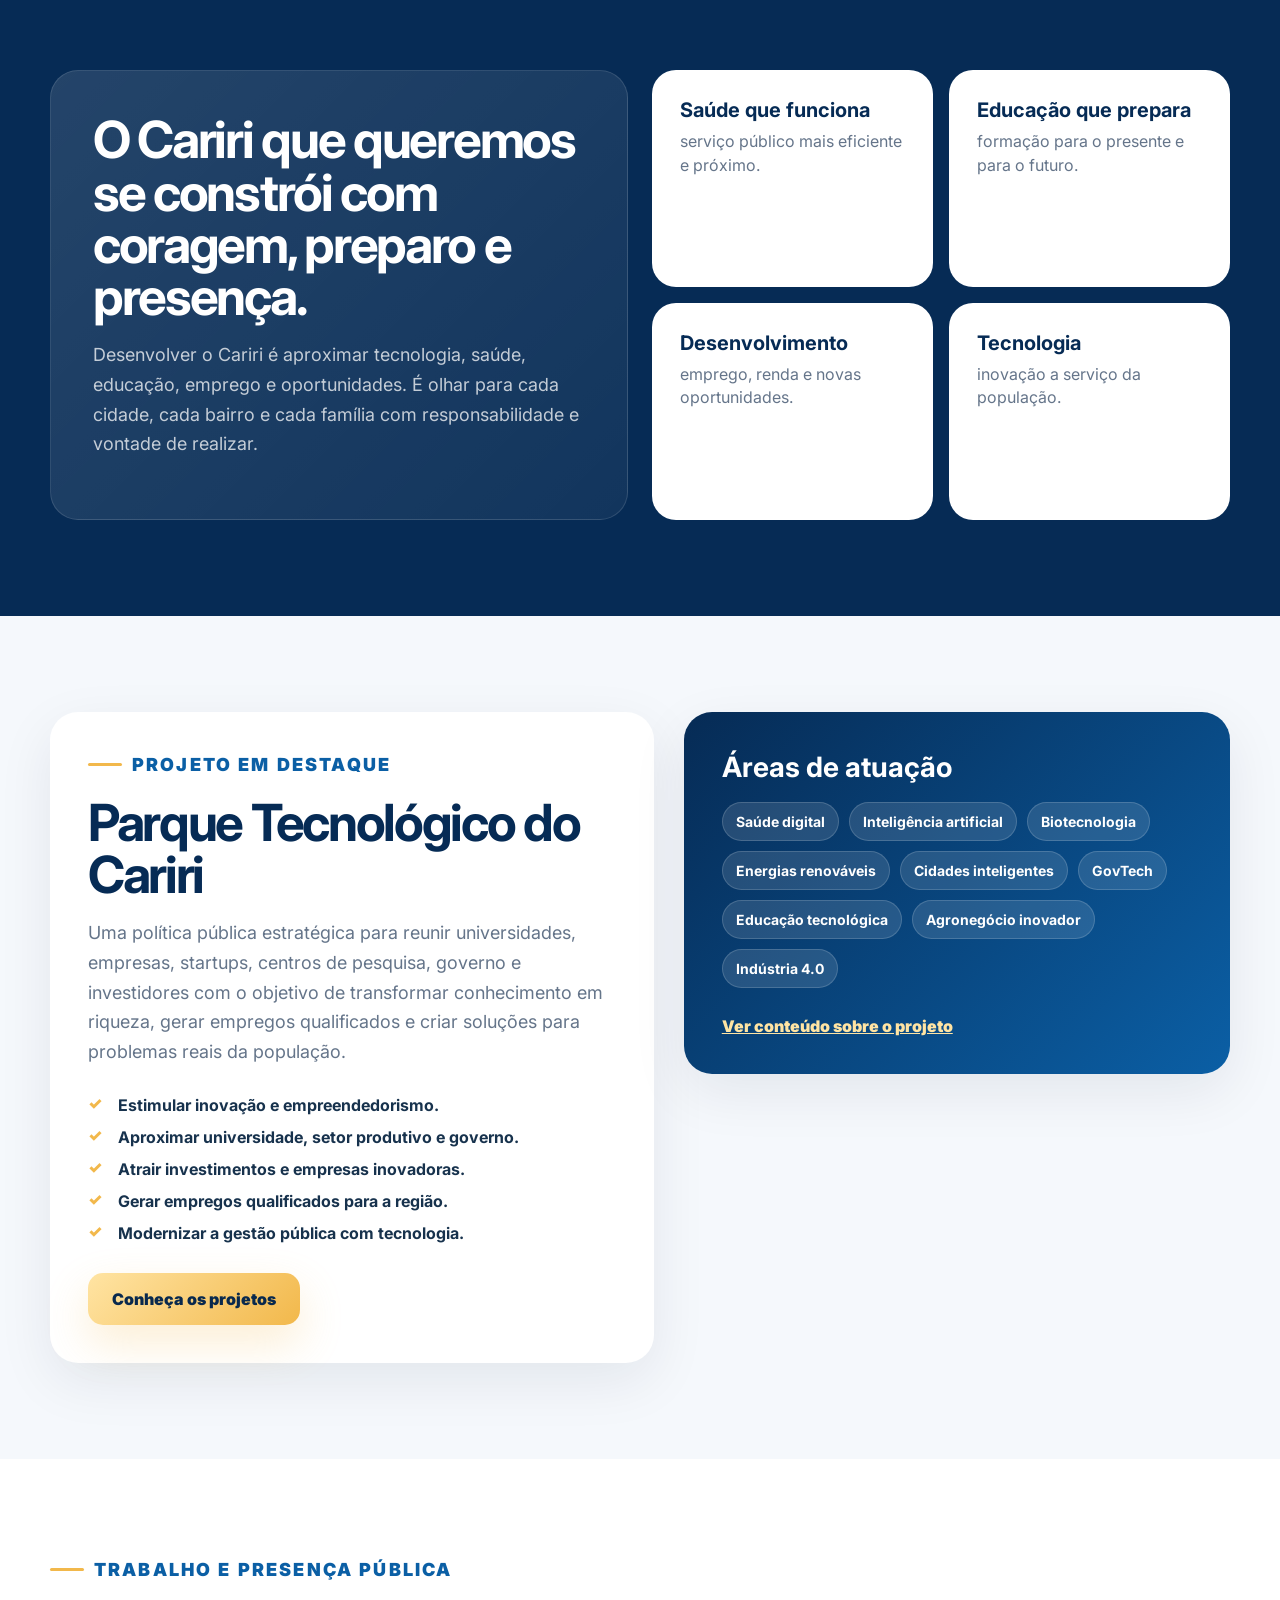
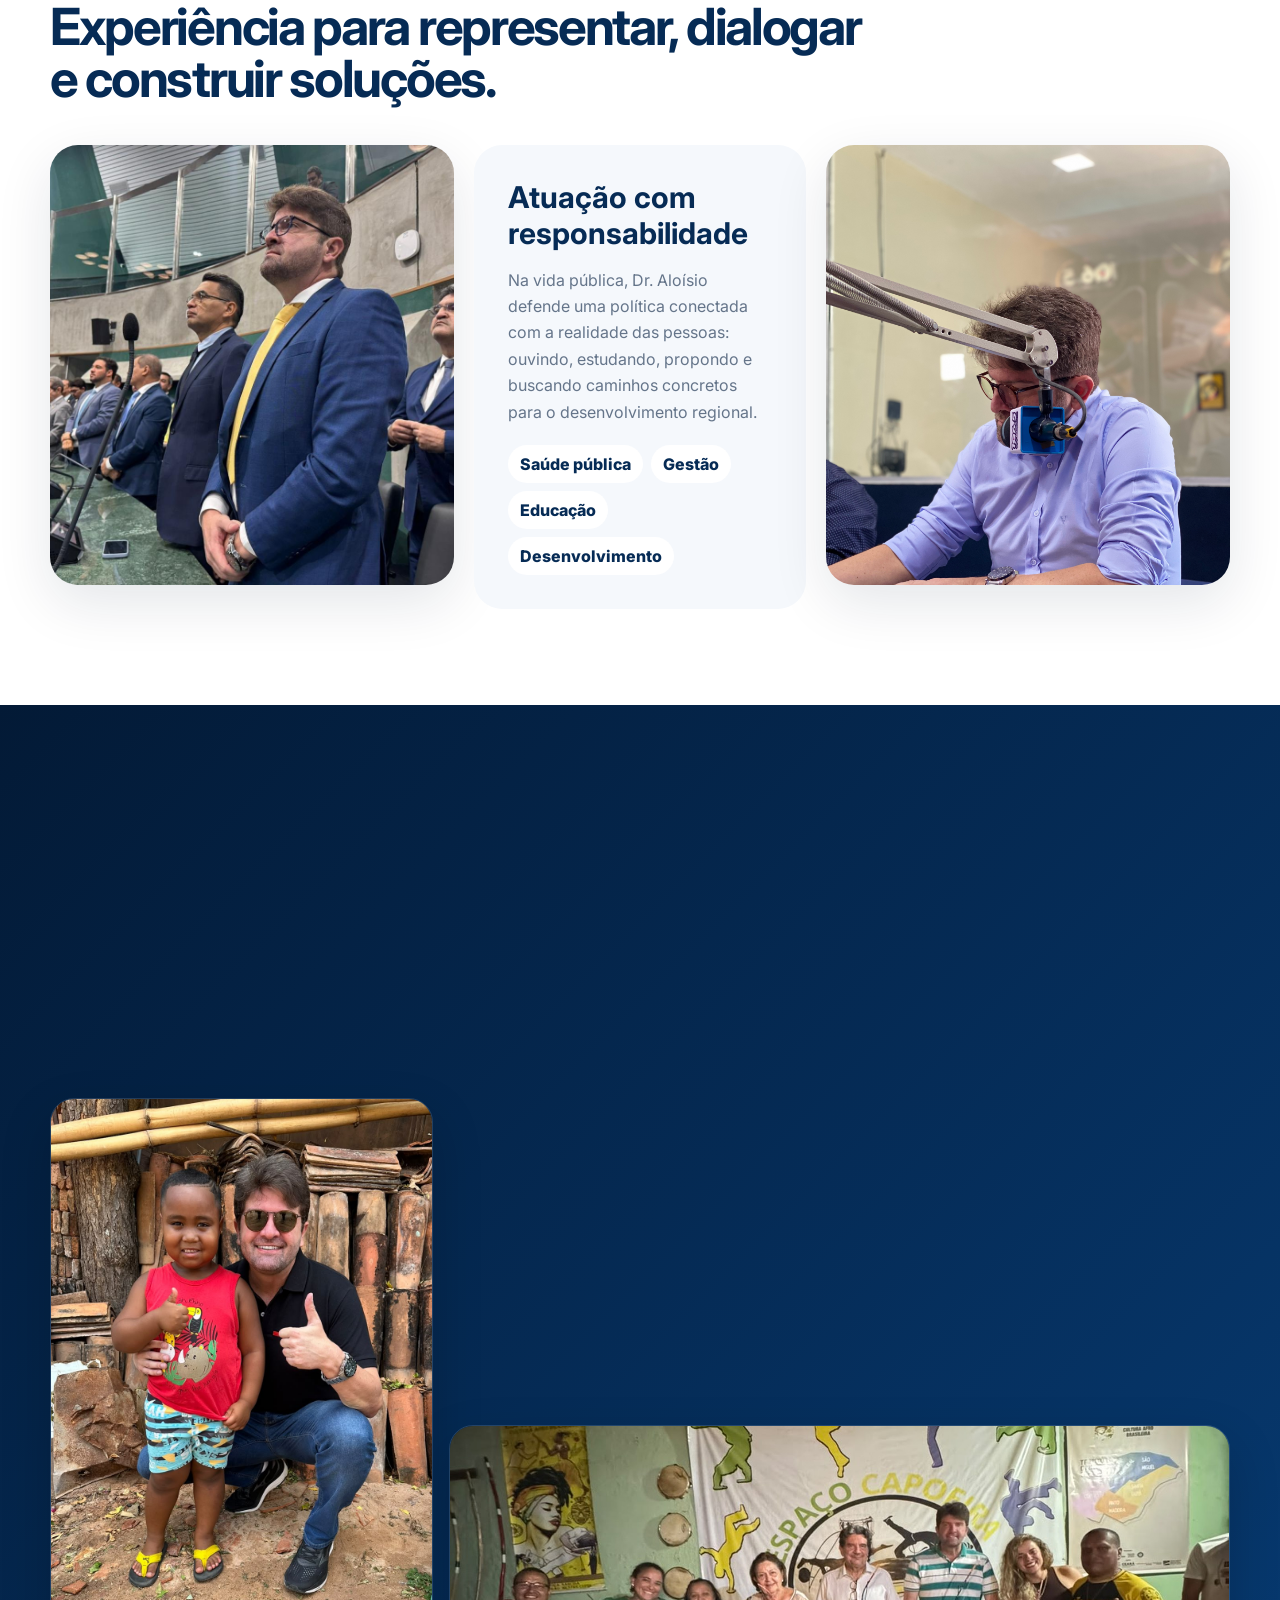
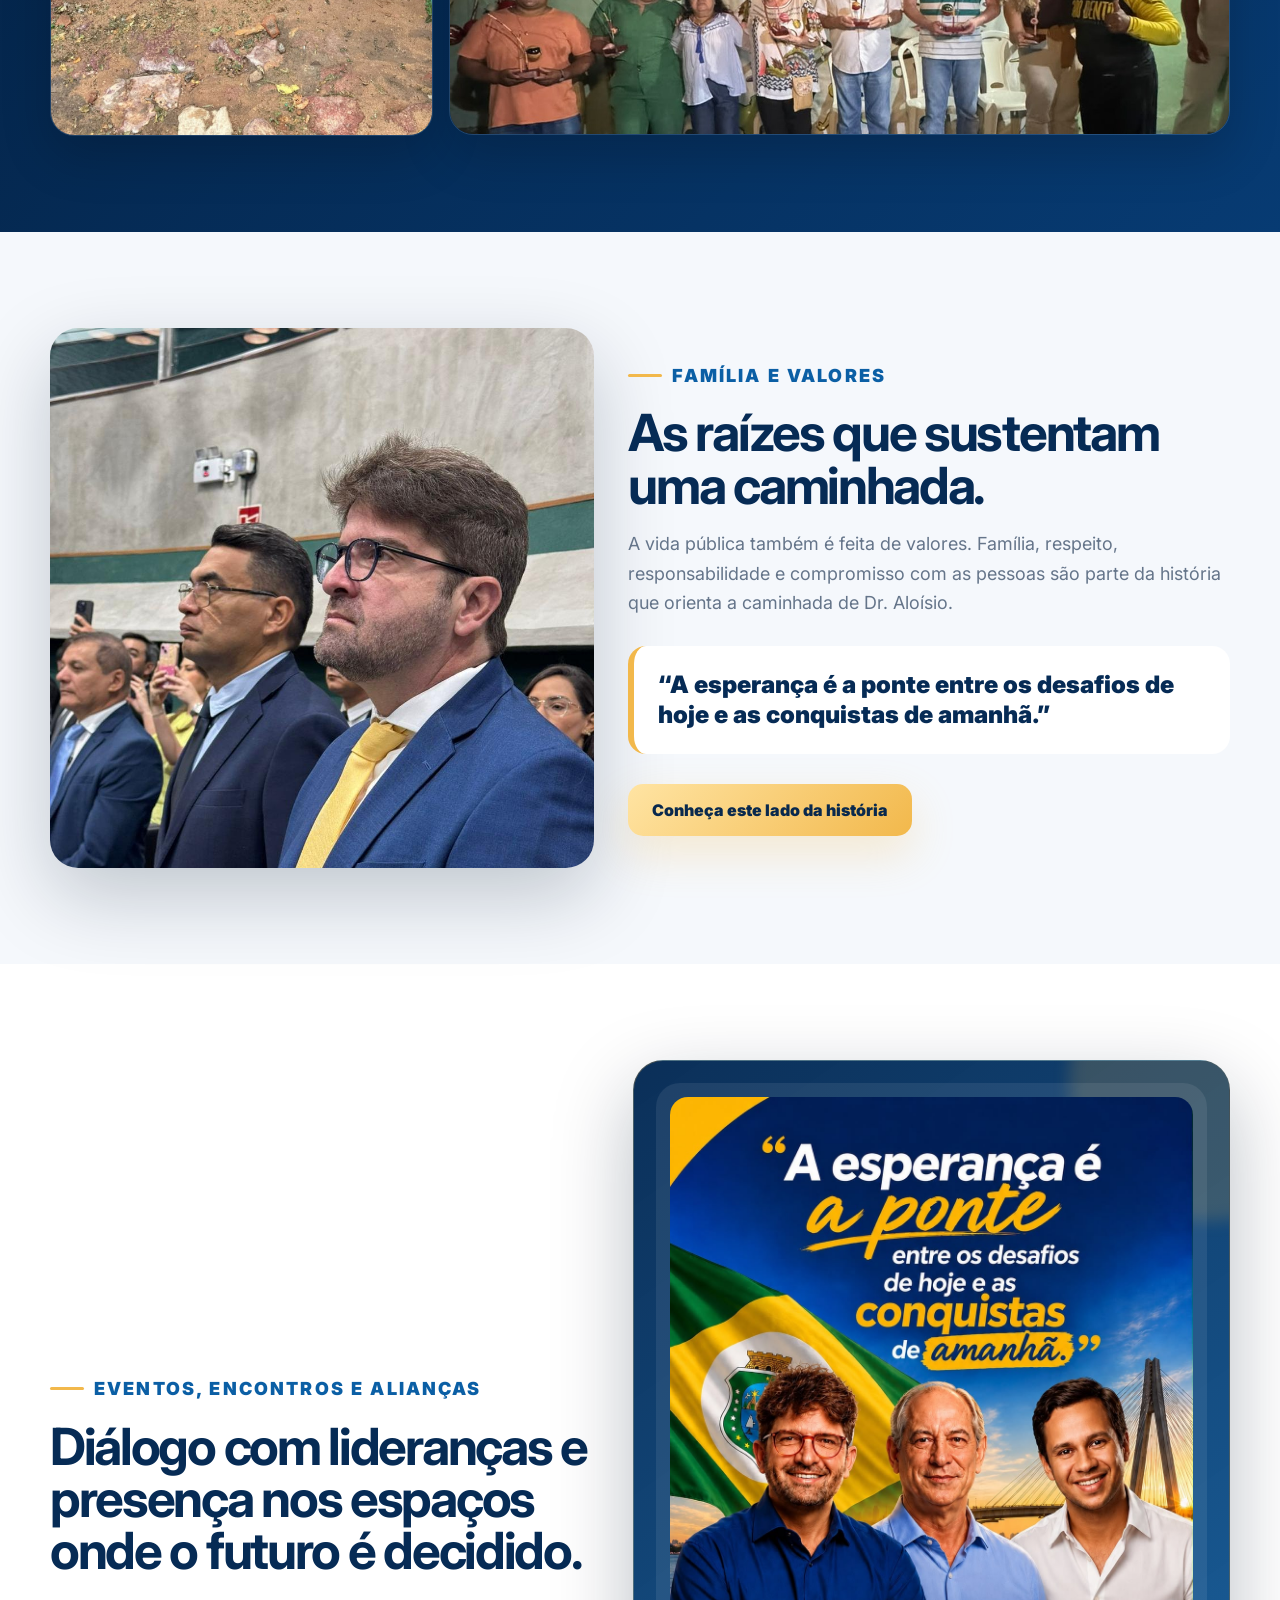
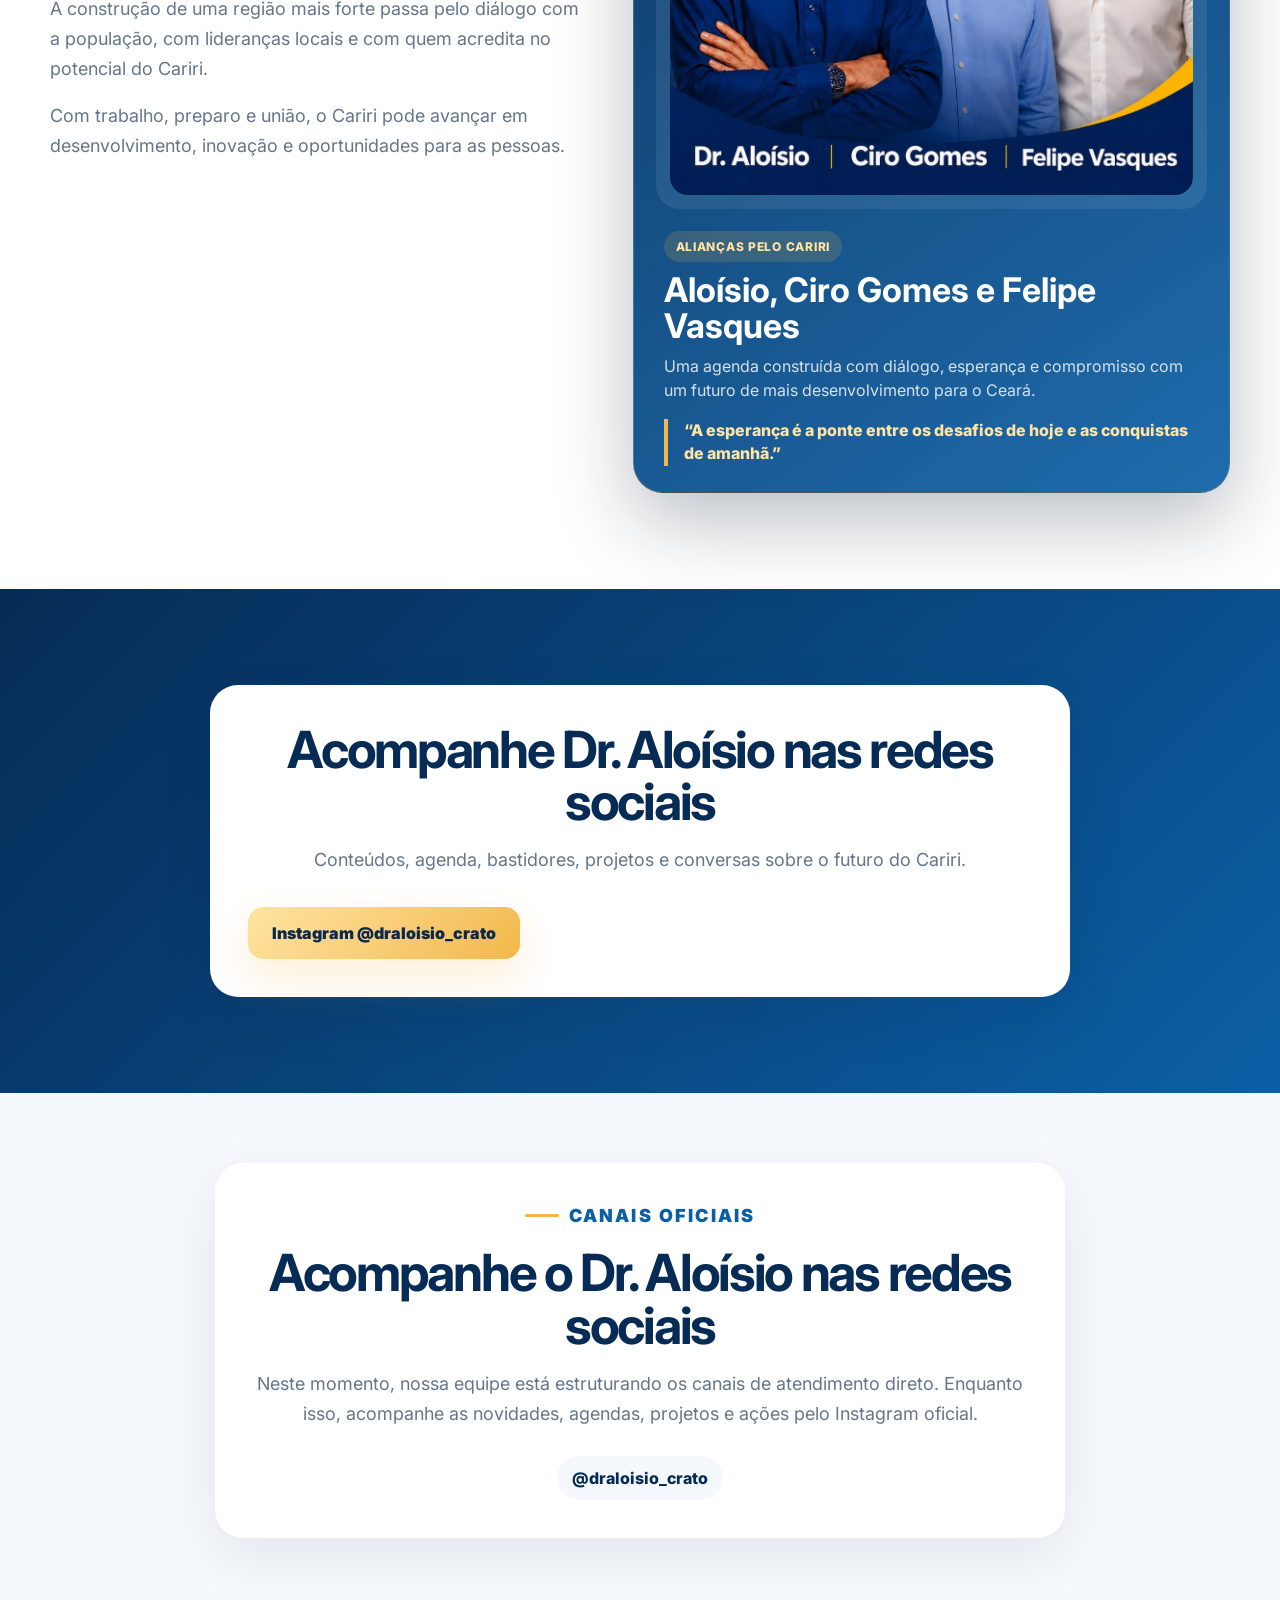
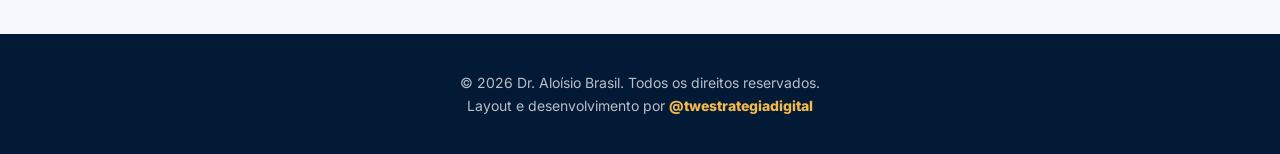
==== commit 08684ea7: "Update index.html deputado" ====
--- a/index.html
+++ b/index.html
@@ -1,23 +1,507 @@
 <!DOCTYPE html>
 <html lang="pt-BR">
 <head>
-
-<meta charset="UTF-8">
-
-<title>Redirecionando...</title>
-
-<meta http-equiv="refresh" content="0; url=/construcao/">
-
-<script>
-window.location.replace("/construcao/");
-</script>
+  <meta charset="UTF-8" />
+  <meta name="viewport" content="width=device-width, initial-scale=1.0" />
+  <base href="/construcao/">
+  <title>Dr. Aloísio Brasil | O Cariri que nós queremos</title>
+  <meta name="description" content="Site oficial do Dr. Aloísio Brasil. Médico, professor, gestor e liderança pública do Cariri." />
+  <meta name="theme-color" content="#062B55" />
+  <meta property="og:title" content="Dr. Aloísio Brasil | O Cariri que nós queremos" />
+  <meta property="og:description" content="Site oficial do Dr. Aloísio Brasil. Médico, professor, gestor e liderança pública do Cariri." />
+  <meta property="og:type" content="website" />
+  <meta property="og:url" content="https://www.draloisiocrato.com.br/construcao/" />
+  <meta property="og:image" content="https://www.draloisiocrato.com.br/construcao/assets/hero-candidatura.jpg" />
+  <link rel="icon" href="assets/favicon.svg" type="image/svg+xml" />
+  <link rel="preconnect" href="https://fonts.googleapis.com">
+  <link rel="preconnect" href="https://fonts.gstatic.com" crossorigin>
+  <link href="https://fonts.googleapis.com/css2?family=Inter:wght@400;500;600;700;800;900&display=swap" rel="stylesheet">
+  <link rel="stylesheet" href="style.css" />
+
+
+  <style>
+    /* Ajuste especial para o card de alianças - imagem ciro2 sem cortes */
+    .support {
+      gap: 42px;
+      align-items: center;
+    }
+
+    .support-card {
+      background: linear-gradient(145deg, rgba(6, 43, 85, 0.98), rgba(11, 95, 165, 0.92));
+      border: 1px solid rgba(242, 184, 75, 0.25);
+      border-radius: 30px;
+      padding: 22px;
+      box-shadow: 0 28px 80px rgba(2, 21, 43, 0.28);
+      overflow: hidden;
+      position: relative;
+    }
+
+    .support-card::before {
+      content: "";
+      position: absolute;
+      inset: -120px -120px auto auto;
+      width: 280px;
+      height: 280px;
+      border-radius: 999px;
+      background: rgba(242, 184, 75, 0.18);
+      filter: blur(8px);
+      pointer-events: none;
+    }
+
+    .support-card-image {
+      background: rgba(255, 255, 255, 0.08);
+      border-radius: 24px;
+      padding: 14px;
+      display: flex;
+      align-items: center;
+      justify-content: center;
+      overflow: hidden;
+      position: relative;
+      z-index: 1;
+    }
+
+    .support-card-image img {
+      width: 100%;
+      max-width: 560px;
+      height: auto;
+      display: block;
+      object-fit: contain;
+      object-position: center;
+      border-radius: 18px;
+    }
+
+    .support-card-content {
+      position: relative;
+      z-index: 1;
+      padding: 22px 8px 4px;
+      color: #ffffff;
+    }
+
+    .support-card-content span {
+      display: inline-flex;
+      margin-bottom: 10px;
+      padding: 8px 12px;
+      border-radius: 999px;
+      background: rgba(242, 184, 75, 0.16);
+      color: #FFE4A3;
+      font-size: 12px;
+      font-weight: 800;
+      text-transform: uppercase;
+      letter-spacing: 0.06em;
+    }
+
+    .support-card-content h3 {
+      margin: 0 0 10px;
+      font-size: clamp(24px, 3vw, 34px);
+      line-height: 1.05;
+    }
+
+    .support-card-content p {
+      margin: 0 0 16px;
+      color: rgba(255, 255, 255, 0.82);
+      line-height: 1.55;
+    }
+
+    .support-card-content blockquote {
+      margin: 0;
+      padding-left: 16px;
+      border-left: 4px solid #F2B84B;
+      color: #FFE4A3;
+      font-weight: 800;
+      line-height: 1.45;
+    }
+
+    @media (max-width: 720px) {
+      .support-card {
+        padding: 14px;
+        border-radius: 24px;
+      }
+
+      .support-card-image {
+        padding: 8px;
+      }
+
+      .support-card-content {
+        padding: 18px 4px 4px;
+      }
+    }
+  </style>
+
+
+  <style>
+    /* Nova primeira dobra — candidatura oficial */
+    .campaign-launch {
+      position: relative;
+      min-height: 760px;
+      display: grid;
+      grid-template-columns: minmax(0, 1.02fr) minmax(380px, 0.78fr);
+      align-items: center;
+      gap: clamp(36px, 6vw, 88px);
+      padding: 150px max(6vw, 28px) 80px;
+      overflow: hidden;
+      background:
+        radial-gradient(circle at 78% 24%, rgba(242, 184, 75, 0.22), transparent 32%),
+        radial-gradient(circle at 12% 76%, rgba(27, 106, 174, 0.35), transparent 34%),
+        linear-gradient(135deg, #031d3c 0%, #062b55 54%, #0b4f8a 100%);
+      color: #ffffff;
+    }
+
+    .campaign-launch::before {
+      content: "";
+      position: absolute;
+      inset: 0;
+      background:
+        linear-gradient(120deg, transparent 0 58%, rgba(255,255,255,0.055) 58% 59%, transparent 59%),
+        repeating-linear-gradient(90deg, rgba(255,255,255,0.025) 0 1px, transparent 1px 82px);
+      pointer-events: none;
+    }
+
+    .campaign-launch::after {
+      content: "";
+      position: absolute;
+      left: -6%;
+      right: -6%;
+      bottom: -92px;
+      height: 170px;
+      background: #ffffff;
+      border-radius: 50% 50% 0 0 / 100% 100% 0 0;
+      pointer-events: none;
+    }
+
+    .campaign-launch-copy,
+    .campaign-launch-visual {
+      position: relative;
+      z-index: 2;
+    }
+
+    .candidate-badge {
+      display: inline-flex;
+      align-items: center;
+      gap: 10px;
+      padding: 10px 16px;
+      margin-bottom: 24px;
+      border: 1px solid rgba(242, 184, 75, 0.52);
+      border-radius: 999px;
+      background: rgba(242, 184, 75, 0.12);
+      color: #ffe29a;
+      font-size: 13px;
+      font-weight: 900;
+      letter-spacing: 0.08em;
+      text-transform: uppercase;
+    }
+
+    .candidate-badge::before {
+      content: "";
+      width: 9px;
+      height: 9px;
+      border-radius: 999px;
+      background: #f2b84b;
+      box-shadow: 0 0 0 7px rgba(242, 184, 75, 0.14);
+    }
+
+    .campaign-launch h1 {
+      max-width: 760px;
+      margin: 0 0 18px;
+      font-size: clamp(50px, 6.8vw, 96px);
+      line-height: 0.94;
+      letter-spacing: -0.055em;
+      color: #ffffff;
+    }
+
+    .campaign-launch h1 span {
+      display: block;
+      color: #f2b84b;
+    }
+
+    .campaign-slogan {
+      max-width: 680px;
+      margin: 0 0 25px;
+      color: #ffffff;
+      font-size: clamp(23px, 2.5vw, 36px);
+      line-height: 1.14;
+      font-weight: 800;
+    }
+
+    .campaign-text {
+      max-width: 710px;
+      margin: 0 0 32px;
+      color: rgba(255,255,255,0.82);
+      font-size: 18px;
+      line-height: 1.75;
+    }
+
+    .campaign-actions {
+      display: flex;
+      flex-wrap: wrap;
+      gap: 14px;
+    }
+
+    .campaign-actions .btn-secondary {
+      color: #ffffff;
+      border-color: rgba(255,255,255,0.32);
+      background: rgba(255,255,255,0.08);
+    }
+
+    .campaign-actions .btn-secondary:hover {
+      background: rgba(255,255,255,0.16);
+    }
+
+    .campaign-launch-visual {
+      display: flex;
+      justify-content: center;
+      align-items: center;
+    }
+
+    .campaign-poster-frame {
+      width: min(100%, 560px);
+      padding: 12px;
+      border-radius: 34px;
+      background: linear-gradient(145deg, rgba(255,255,255,0.20), rgba(242,184,75,0.22));
+      border: 1px solid rgba(255,255,255,0.22);
+      box-shadow: 0 35px 95px rgba(0,0,0,0.34);
+      transform: rotate(1.2deg);
+    }
+
+    .campaign-poster-frame img {
+      width: 100%;
+      height: auto;
+      display: block;
+      border-radius: 25px;
+      object-fit: contain;
+      object-position: center;
+    }
+
+    .campaign-seal {
+      position: absolute;
+      left: -24px;
+      bottom: 42px;
+      max-width: 240px;
+      padding: 16px 18px;
+      border-radius: 18px;
+      background: #ffffff;
+      color: #062b55;
+      box-shadow: 0 18px 52px rgba(0,0,0,0.25);
+      font-size: 14px;
+      font-weight: 800;
+      line-height: 1.35;
+    }
+
+    .campaign-seal strong {
+      display: block;
+      margin-top: 4px;
+      color: #d99b19;
+      font-size: 17px;
+    }
+
+    @media (max-width: 980px) {
+      .campaign-launch {
+        grid-template-columns: 1fr;
+        padding-top: 132px;
+        text-align: center;
+      }
+
+      .campaign-launch-copy {
+        display: flex;
+        flex-direction: column;
+        align-items: center;
+      }
+
+      .campaign-actions {
+        justify-content: center;
+      }
+
+      .campaign-launch-visual {
+        margin-top: 6px;
+      }
+    }
+
+    @media (max-width: 620px) {
+      .campaign-launch {
+        min-height: auto;
+        padding: 116px 20px 105px;
+      }
+
+      .campaign-launch h1 {
+        font-size: clamp(45px, 15vw, 66px);
+      }
+
+      .campaign-text {
+        font-size: 16px;
+        line-height: 1.65;
+      }
+
+      .campaign-poster-frame {
+        padding: 8px;
+        border-radius: 25px;
+        transform: none;
+      }
+
+      .campaign-poster-frame img {
+        border-radius: 19px;
+      }
+
+      .campaign-seal {
+        position: static;
+        max-width: none;
+        margin-top: 12px;
+        text-align: left;
+      }
+    }
+  </style>
 
 </head>
-
 <body>
-
-Se você não foi redirecionado automaticamente,
-<a href="/construcao/">clique aqui</a>.
-
+  <header class="site-header" id="topo">
+    <a href="/construcao/#inicio" class="brand" aria-label="Dr. Aloísio Brasil">
+      <span class="brand-mark">AB</span>
+      <span class="brand-text">Dr. Aloísio <strong>Brasil</strong></span>
+    </a>
+    <button class="menu-toggle" aria-label="Abrir menu" aria-expanded="false">☰</button>
+    <nav class="nav-menu" aria-label="Menu principal">
+      <a href="/construcao/#quem-sou">Quem Sou</a>
+      <a href="projetos/">Projetos</a>
+      <a href="/construcao/#trabalho">Trabalho</a>
+      <a href="depoimentos/">O que dizem</a>
+      <a href="gente/">Gente da Gente</a>
+      <a href="familia/">Família</a>
+      <a href="/construcao/#eventos">Eventos</a>
+      <a href="/construcao/#redes">Redes Sociais</a>
+      <!-- WhatsApp temporariamente removido até definição da equipe de atendimento -->
+    </nav>
+  </header>
+  <main>
+
+    <section class="campaign-launch" id="inicio">
+      <div class="campaign-launch-copy reveal">
+        <span class="candidate-badge">Candidato a Deputado Federal</span>
+
+        <h1>Dr. Aloísio <span>Brasil</span></h1>
+
+        <p class="campaign-slogan">Do Cariri para todo o Ceará.</p>
+
+        <p class="campaign-text">
+          Carrego comigo o orgulho de ser cearense e a força de um povo que nunca desiste.
+          É com coragem, compromisso e vontade de fazer mais que sigo nessa caminhada como
+          candidato a Deputado Federal. Quero ser uma voz firme pelo Cariri e por todo o Ceará,
+          defendendo quem trabalha, quem sonha e quem acredita que podemos construir um futuro melhor.
+        </p>
+
+        <div class="campaign-actions">
+          <a class="btn btn-primary" href="#quem-sou">Conheça minha trajetória</a>
+          <a class="btn btn-secondary" href="projetos/">Conheça nossos projetos</a>
+        </div>
+      </div>
+
+      <div class="campaign-launch-visual reveal">
+        <div class="campaign-poster-frame">
+          <img
+            src="assets/hero-candidatura.jpg?v=20260727"
+            alt="Dr. Aloísio Brasil, candidato a Deputado Federal"
+          />
+        </div>
+
+        <div class="campaign-seal">
+          Coragem, compromisso e vontade de fazer mais.
+          <strong>Do Cariri para todo o Ceará.</strong>
+        </div>
+      </div>
+    </section>
+
+    <section class="hero" id="visao">
+      <div class="hero-bg" aria-hidden="true"></div>
+      <div class="hero-content reveal">
+        <p class="eyebrow">O Cariri que nós queremos</p>
+        <h1>O futuro do Cariri começa com trabalho, inovação e compromisso com as pessoas.</h1>
+        <p class="hero-subtitle">Dr. Aloísio Brasil une experiência na saúde, na educação, na gestão pública e na vida real de quem conhece de perto os desafios do nosso povo.</p>
+        <div class="hero-actions">
+          <a class="btn btn-primary" href="#quem-sou">Conheça a trajetória</a>
+          <a class="btn btn-secondary" href="depoimentos/">O que dizem sobre Aloísio</a>
+        </div>
+        <div class="hero-stats" aria-label="Pilares de atuação">
+          <div><strong>Saúde</strong><span>experiência e cuidado</span></div>
+          <div><strong>Educação</strong><span>formação e futuro</span></div>
+          <div><strong>Inovação</strong><span>emprego e desenvolvimento</span></div>
+        </div>
+      </div>
+      <div class="hero-photo reveal">
+        <img src="assets/hero.jpg" alt="Dr. Aloísio Brasil" />
+        <div class="photo-seal">Médico, professor, gestor e homem público</div>
+      </div>
+    </section>
+
+    <section class="section about" id="quem-sou">
+      <div class="section-heading reveal">
+        <p class="eyebrow dark">Quem é Aloísio</p>
+        <h2>Uma trajetória construída com estudo, trabalho e serviço ao Cariri.</h2>
+        <p>Filho do Cariri, médico, professor, gestor e liderança pública. Dr. Aloísio Brasil carrega uma história marcada pela dedicação à saúde, pela formação de profissionais, pela gestão e pelo contato direto com a população.</p>
+      </div>
+      <div class="about-grid">
+        <article class="about-card reveal"><span>01</span><h3>Médico</h3><p>Atuação consolidada na saúde pública e privada, com olhar técnico e humano para os desafios reais da população.</p></article>
+        <article class="about-card reveal"><span>02</span><h3>Professor</h3><p>Experiência acadêmica na formação de novos profissionais e contribuição para o fortalecimento da medicina no Cariri.</p></article>
+        <article class="about-card reveal"><span>03</span><h3>Gestor</h3><p>Vivência em administração em saúde, auditoria, planejamento e melhoria dos serviços públicos.</p></article>
+        <article class="about-card reveal"><span>04</span><h3>Homem público</h3><p>Uma caminhada política pautada por presença, diálogo e compromisso com a região.</p></article>
+      </div>
+    </section>
+
+    <section class="section testimonial-strip" id="depoimentos-preview">
+      <div class="testimonial-preview">
+        <div class="testimonial-photo reveal"><img src="assets/portrait-polo.jpg" alt="Dr. Aloísio Brasil" /></div>
+        <div class="quote-stack reveal">
+          <p class="eyebrow dark">O que dizem sobre Aloísio</p>
+          <h2>Confiança construída na vida real.</h2>
+          <div class="quote-card"><p>“Aloísio é uma pessoa do bem: carinhoso, humanitário, muito estudioso, determinado, perseverante e brincalhão.”</p><strong>Mãe</strong></div>
+          <div class="quote-card"><p>“Foi o único que pegou na minha mão quando todos soltaram.”</p><strong>Solange Monteiro</strong></div>
+          <a class="btn btn-primary" href="depoimentos/">Ver depoimentos</a>
+        </div>
+      </div>
+    </section>
+
+    <section class="section vision" id="campanha">
+      <div class="vision-card reveal"><h2>O Cariri que queremos se constrói com coragem, preparo e presença.</h2><p>Desenvolver o Cariri é aproximar tecnologia, saúde, educação, emprego e oportunidades. É olhar para cada cidade, cada bairro e cada família com responsabilidade e vontade de realizar.</p></div>
+      <div class="pillars reveal"><div><strong>Saúde que funciona</strong><span>serviço público mais eficiente e próximo.</span></div><div><strong>Educação que prepara</strong><span>formação para o presente e para o futuro.</span></div><div><strong>Desenvolvimento</strong><span>emprego, renda e novas oportunidades.</span></div><div><strong>Tecnologia</strong><span>inovação a serviço da população.</span></div></div>
+    </section>
+
+    <section class="section project" id="projetos">
+      <div class="project-copy reveal"><p class="eyebrow dark">Projeto em destaque</p><h2>Parque Tecnológico do Cariri</h2><p>Uma política pública estratégica para reunir universidades, empresas, startups, centros de pesquisa, governo e investidores com o objetivo de transformar conhecimento em riqueza, gerar empregos qualificados e criar soluções para problemas reais da população.</p><ul class="check-list"><li>Estimular inovação e empreendedorismo.</li><li>Aproximar universidade, setor produtivo e governo.</li><li>Atrair investimentos e empresas inovadoras.</li><li>Gerar empregos qualificados para a região.</li><li>Modernizar a gestão pública com tecnologia.</li></ul><div class="back-line"><a class="btn btn-primary" href="projetos/">Conheça os projetos</a></div></div>
+      <div class="project-panel reveal"><h3>Áreas de atuação</h3><div class="tags"><span>Saúde digital</span><span>Inteligência artificial</span><span>Biotecnologia</span><span>Energias renováveis</span><span>Cidades inteligentes</span><span>GovTech</span><span>Educação tecnológica</span><span>Agronegócio inovador</span><span>Indústria 4.0</span></div><a class="inline-link" href="https://www.instagram.com/reel/DZIby20hRgo/" target="_blank" rel="noopener">Ver conteúdo sobre o projeto</a></div>
+    </section>
+
+    <section class="section work" id="trabalho"><div class="section-heading reveal"><p class="eyebrow dark">Trabalho e presença pública</p><h2>Experiência para representar, dialogar e construir soluções.</h2></div><div class="work-grid"><img class="reveal" src="assets/assembleia-wide.jpg" alt="Dr. Aloísio em ambiente parlamentar" /><div class="work-text reveal"><h3>Atuação com responsabilidade</h3><p>Na vida pública, Dr. Aloísio defende uma política conectada com a realidade das pessoas: ouvindo, estudando, propondo e buscando caminhos concretos para o desenvolvimento regional.</p><div class="mini-cards"><span>Saúde pública</span><span>Gestão</span><span>Educação</span><span>Desenvolvimento</span></div></div><img class="reveal" src="assets/radio-aluisio.jpg?v=20260709" alt="Dr. Aloísio em entrevista na rádio" /></div></section>
+
+    <section class="section people" id="gente"><div class="section-heading light reveal"><p class="eyebrow">Gente da Gente</p><h2>Política começa ouvindo as pessoas.</h2><p>Nenhuma transformação nasce distante da realidade. Ela começa nas ruas, nas casas, nas conversas e no respeito por quem vive o Cariri todos os dias.</p><div class="back-line"><a class="btn btn-primary" href="gente/">Ver mais registros</a></div></div><div class="gallery people-gallery"><img class="reveal tall" src="assets/gente-crianca.jpg" alt="Dr. Aloísio com criança em visita comunitária" /><img class="reveal" src="assets/gente-grupo2.jpg" style="object-position:center center;" alt="Dr. Aloísio com moradores" /><img class="reveal" src="assets/gente-dupla.jpg" alt="Dr. Aloísio com moradora" /><img class="reveal wide" src="assets/gente-selfie2.jpg" style="object-position:center center;" alt="Dr. Aloísio em encontro com populares" /></div></section>
+
+    <section class="section family" id="familia"><div class="family-image reveal"><img src="assets/familia.jpg" alt="Dr. Aloísio em momento familiar" /></div><div class="family-copy reveal"><p class="eyebrow dark">Família e valores</p><h2>As raízes que sustentam uma caminhada.</h2><p>A vida pública também é feita de valores. Família, respeito, responsabilidade e compromisso com as pessoas são parte da história que orienta a caminhada de Dr. Aloísio.</p><blockquote>“A esperança é a ponte entre os desafios de hoje e as conquistas de amanhã.”</blockquote><div class="back-line"><a class="btn btn-primary" href="familia/">Conheça este lado da história</a></div></div></section>
+
+    <section class="section support" id="eventos">
+      <div class="support-copy reveal">
+        <p class="eyebrow dark">Eventos, encontros e alianças</p>
+        <h2>Diálogo com lideranças e presença nos espaços onde o futuro é decidido.</h2>
+        <p>A construção de uma região mais forte passa pelo diálogo com a população, com lideranças locais e com quem acredita no potencial do Cariri.</p>
+        <p>Com trabalho, preparo e união, o Cariri pode avançar em desenvolvimento, inovação e oportunidades para as pessoas.</p>
+      </div>
+
+      <div class="support-card reveal">
+        <div class="support-card-image">
+          <img src="assets/ciro2.jpg" alt="Dr. Aloísio, Ciro Gomes e Felipe Vasques">
+        </div>
+        <div class="support-card-content">
+          <span>Alianças pelo Cariri</span>
+          <h3>Aloísio, Ciro Gomes e Felipe Vasques</h3>
+          <p>Uma agenda construída com diálogo, esperança e compromisso com um futuro de mais desenvolvimento para o Ceará.</p>
+          <blockquote>“A esperança é a ponte entre os desafios de hoje e as conquistas de amanhã.”</blockquote>
+        </div>
+      </div>
+    </section>
+
+    <section class="section social" id="redes"><div class="social-card reveal"><h2>Acompanhe Dr. Aloísio nas redes sociais</h2><p>Conteúdos, agenda, bastidores, projetos e conversas sobre o futuro do Cariri.</p><div class="social-actions"><a class="btn btn-primary" href="https://www.instagram.com/draloisio_crato" target="_blank" rel="noopener">Instagram @draloisio_crato</a></div></div></section>
+
+    <section class="section contact-section" id="contato"><div class="contact-box reveal"><p class="eyebrow dark">Canais oficiais</p><h2>Acompanhe o Dr. Aloísio nas redes sociais</h2><p>Neste momento, nossa equipe está estruturando os canais de atendimento direto. Enquanto isso, acompanhe as novidades, agendas, projetos e ações pelo Instagram oficial.</p><div class="contact-links"><a href="https://www.instagram.com/draloisio_crato" target="_blank" rel="noopener">@draloisio_crato</a></div></div></section>
+  </main>
+  <footer>
+    <p>© 2026 Dr. Aloísio Brasil. Todos os direitos reservados.</p>
+    <p class="credits">Layout e desenvolvimento por <a href="https://www.instagram.com/twestrategiadigital" target="_blank" rel="noopener noreferrer">@twestrategiadigital</a></p>
+  </footer>
+  <!-- Botão flutuante do WhatsApp temporariamente removido até ativação da equipe -->
+  <script src="script.js"></script>
 </body>
 </html>
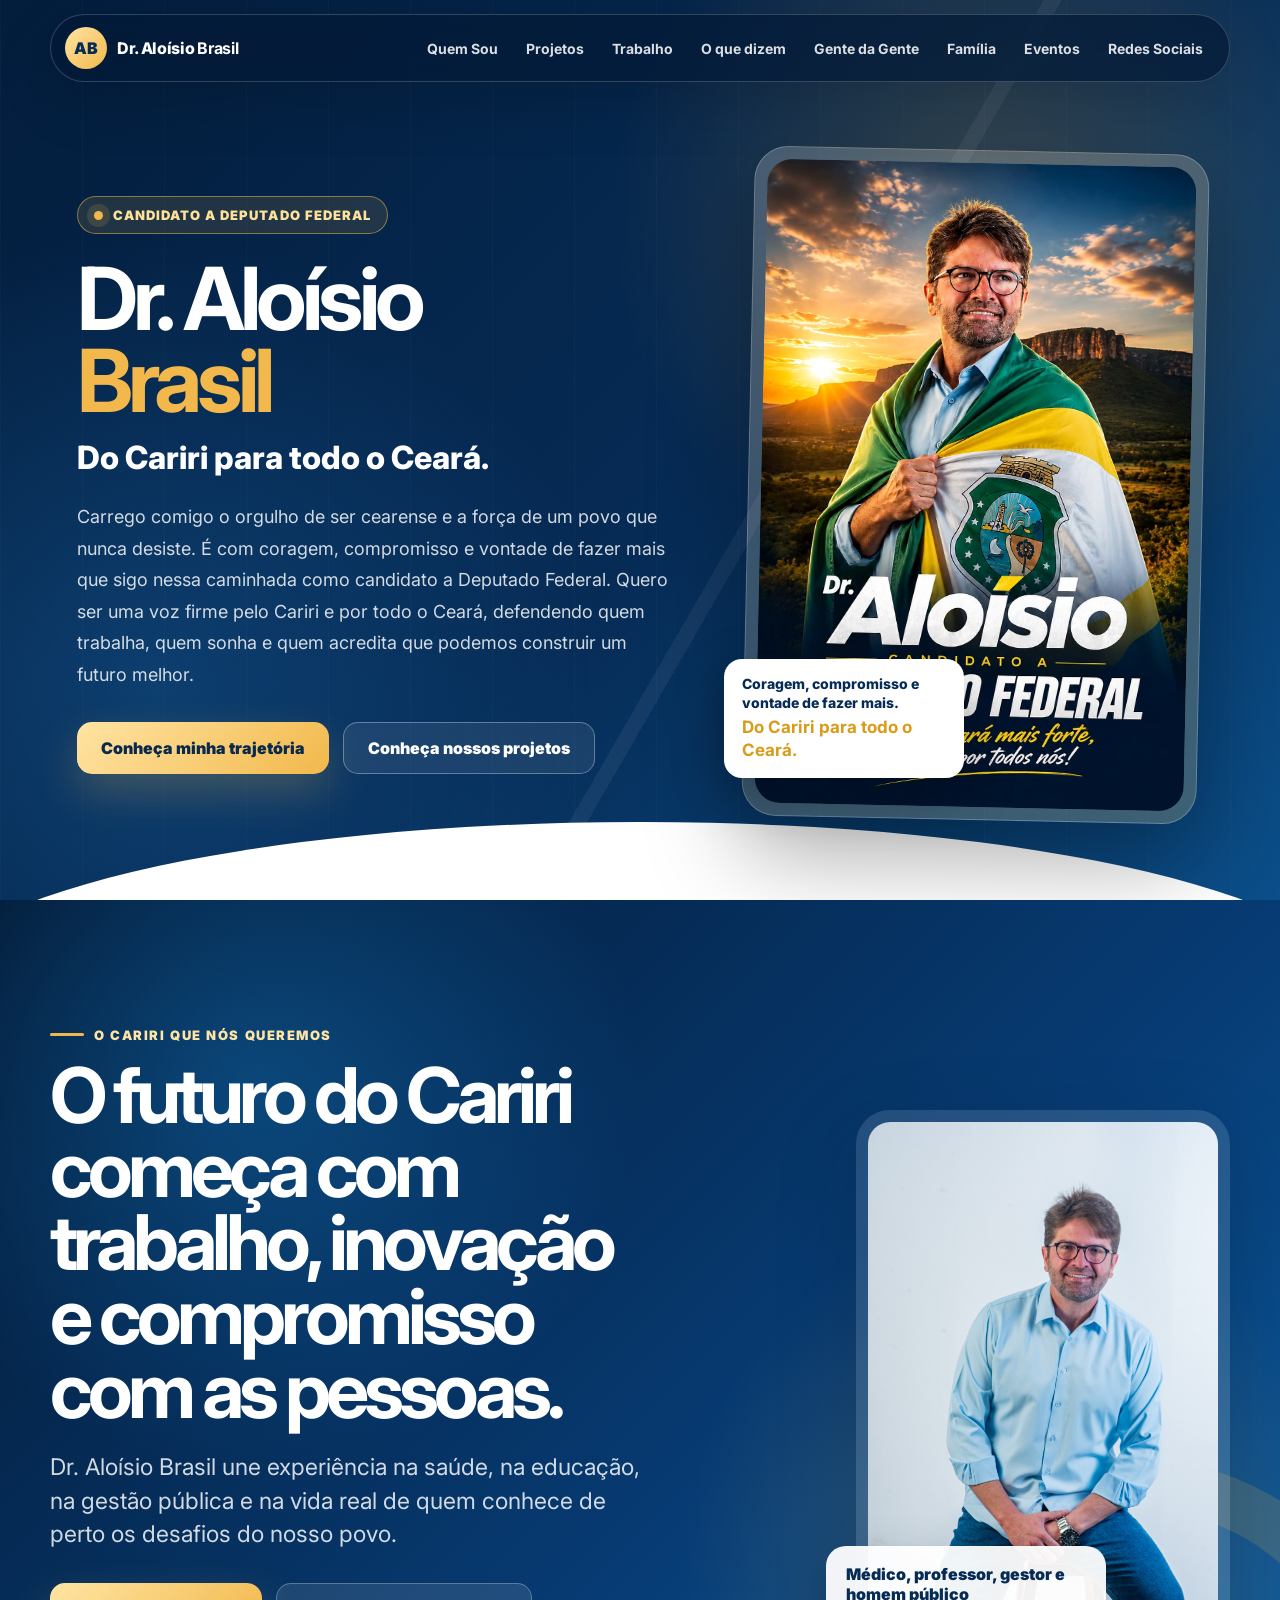
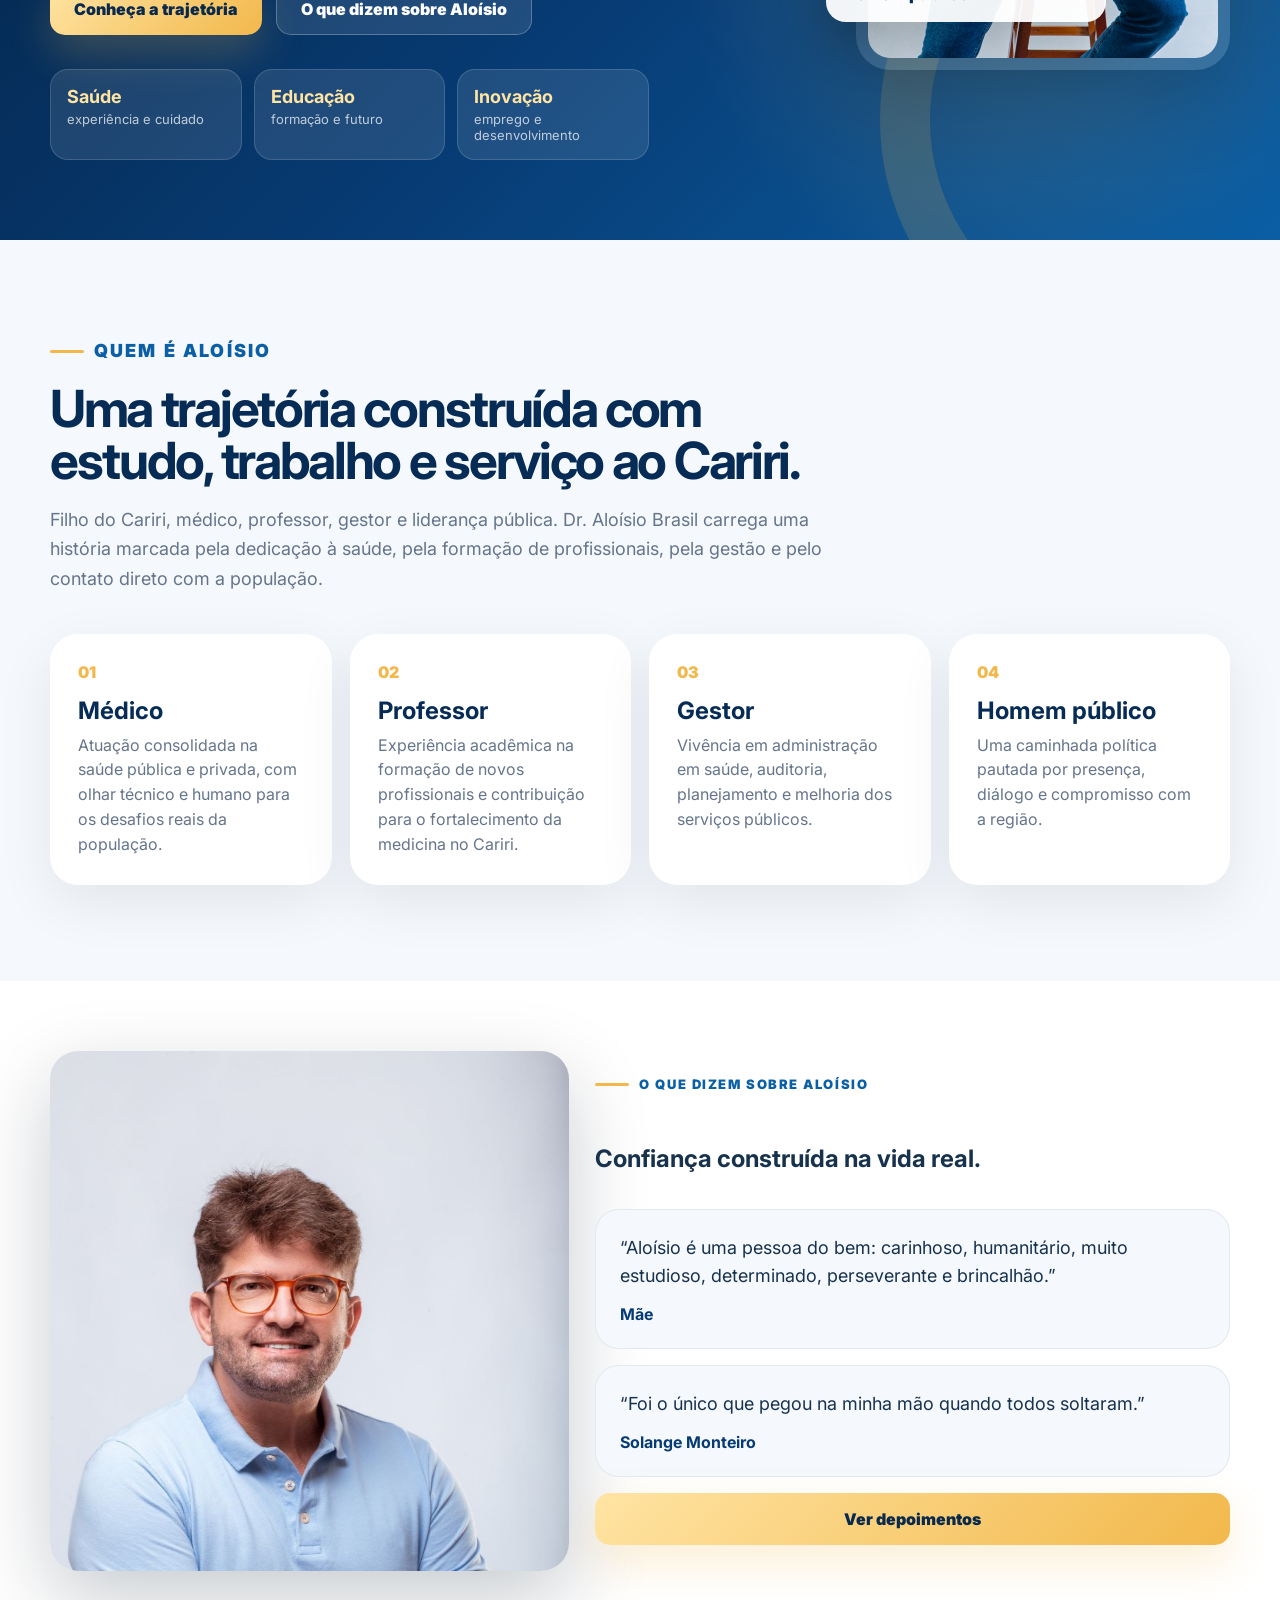
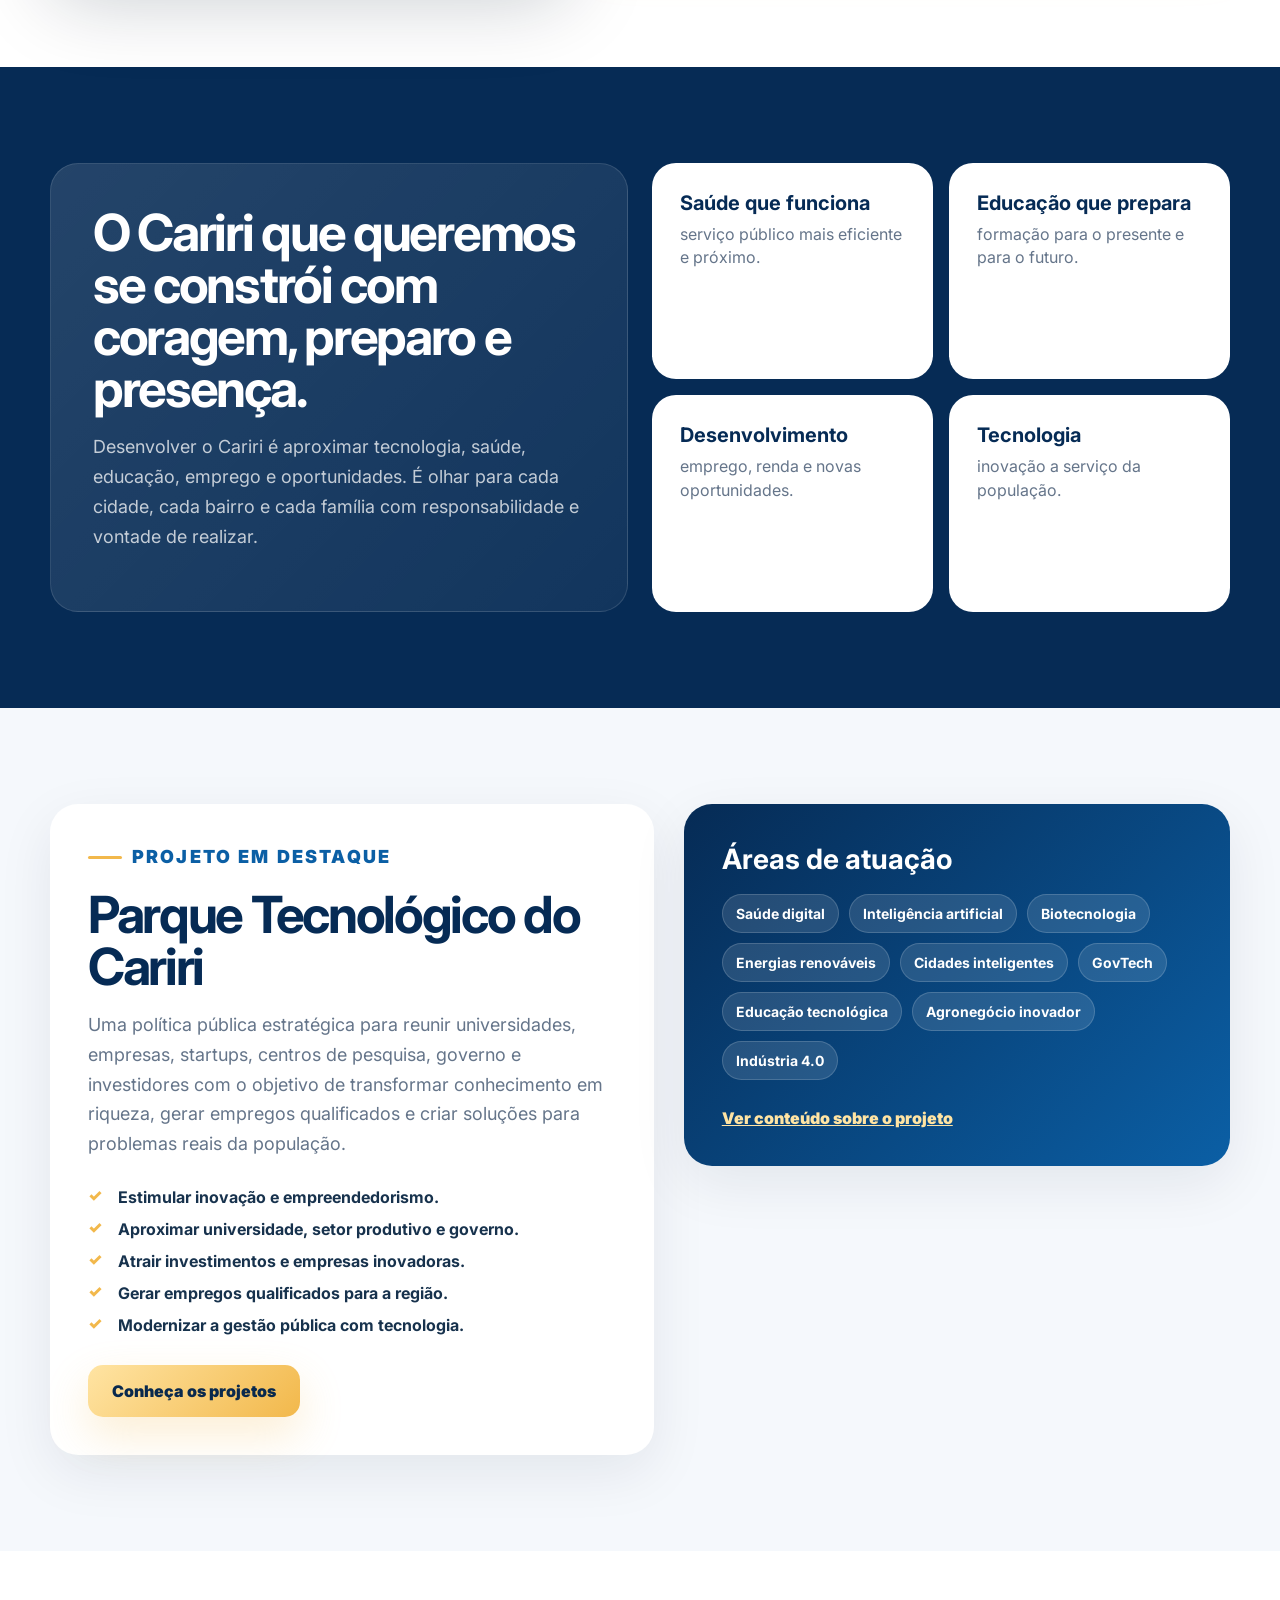
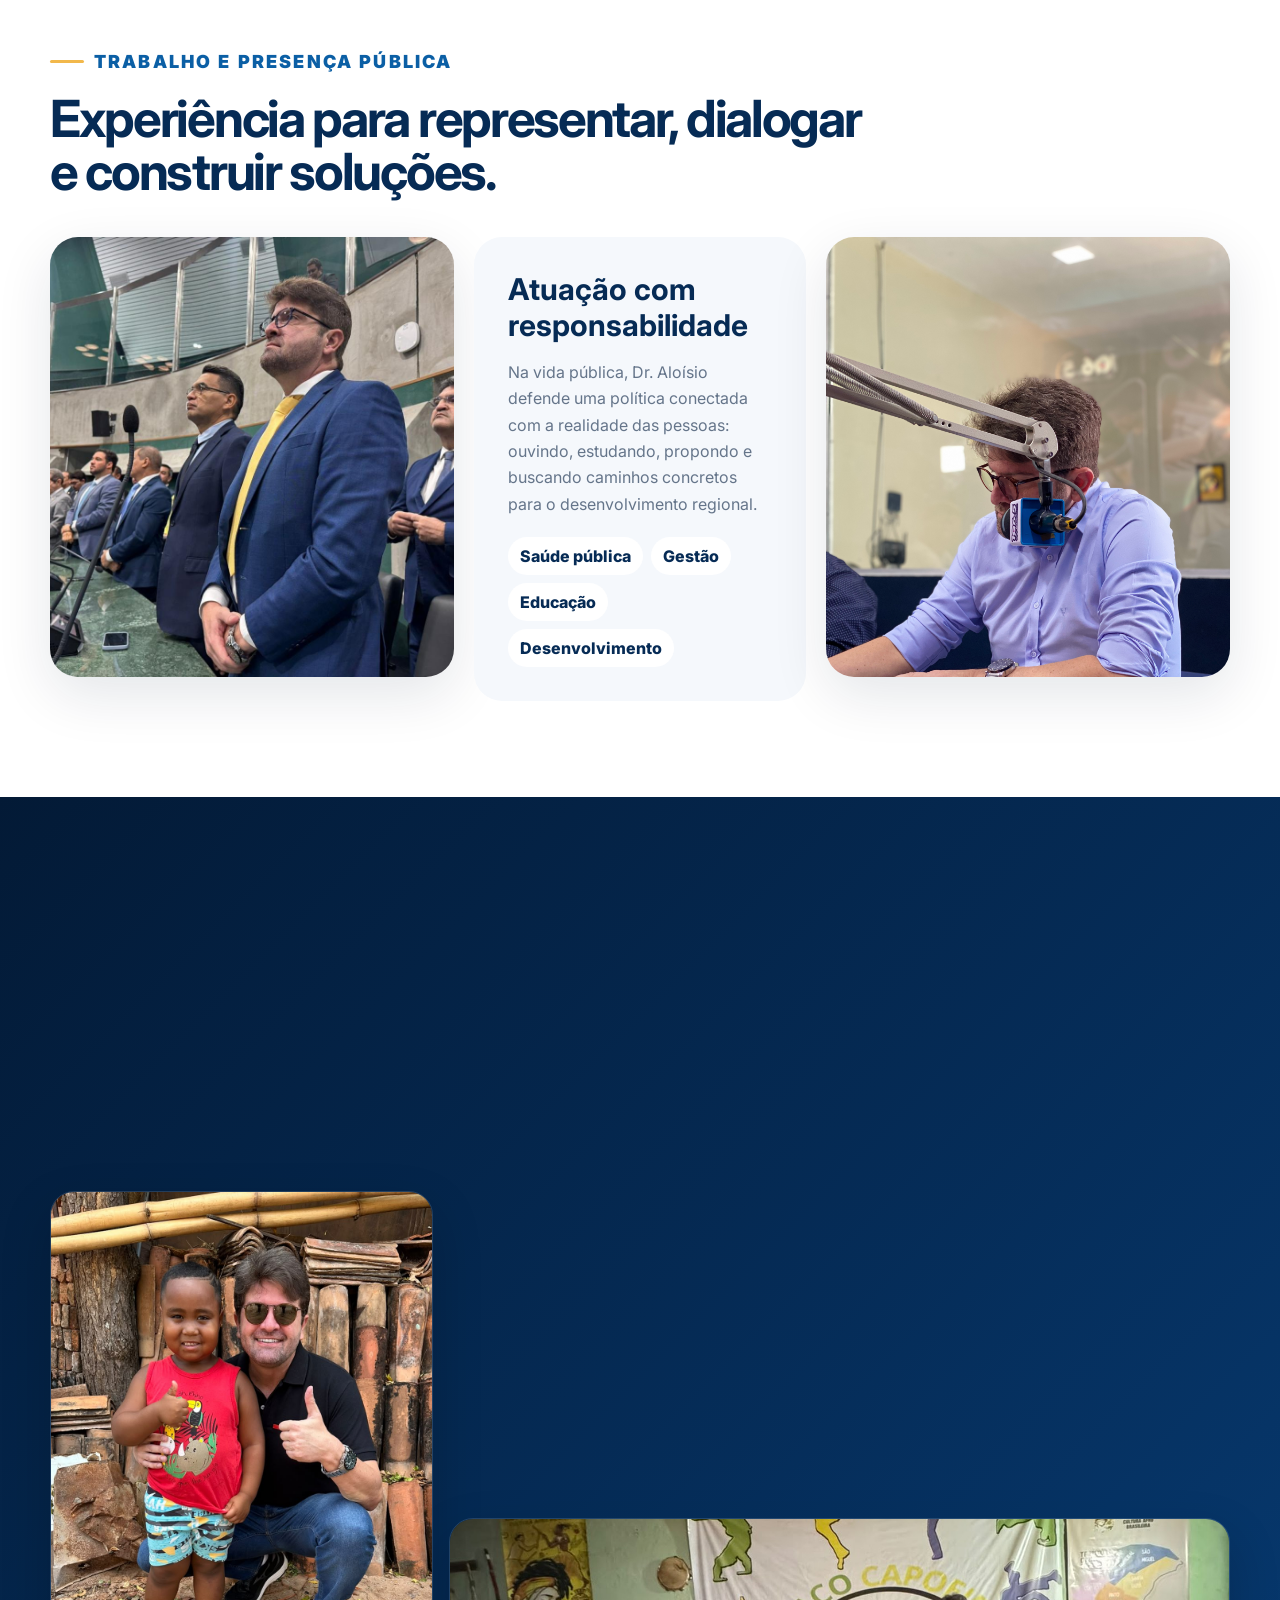
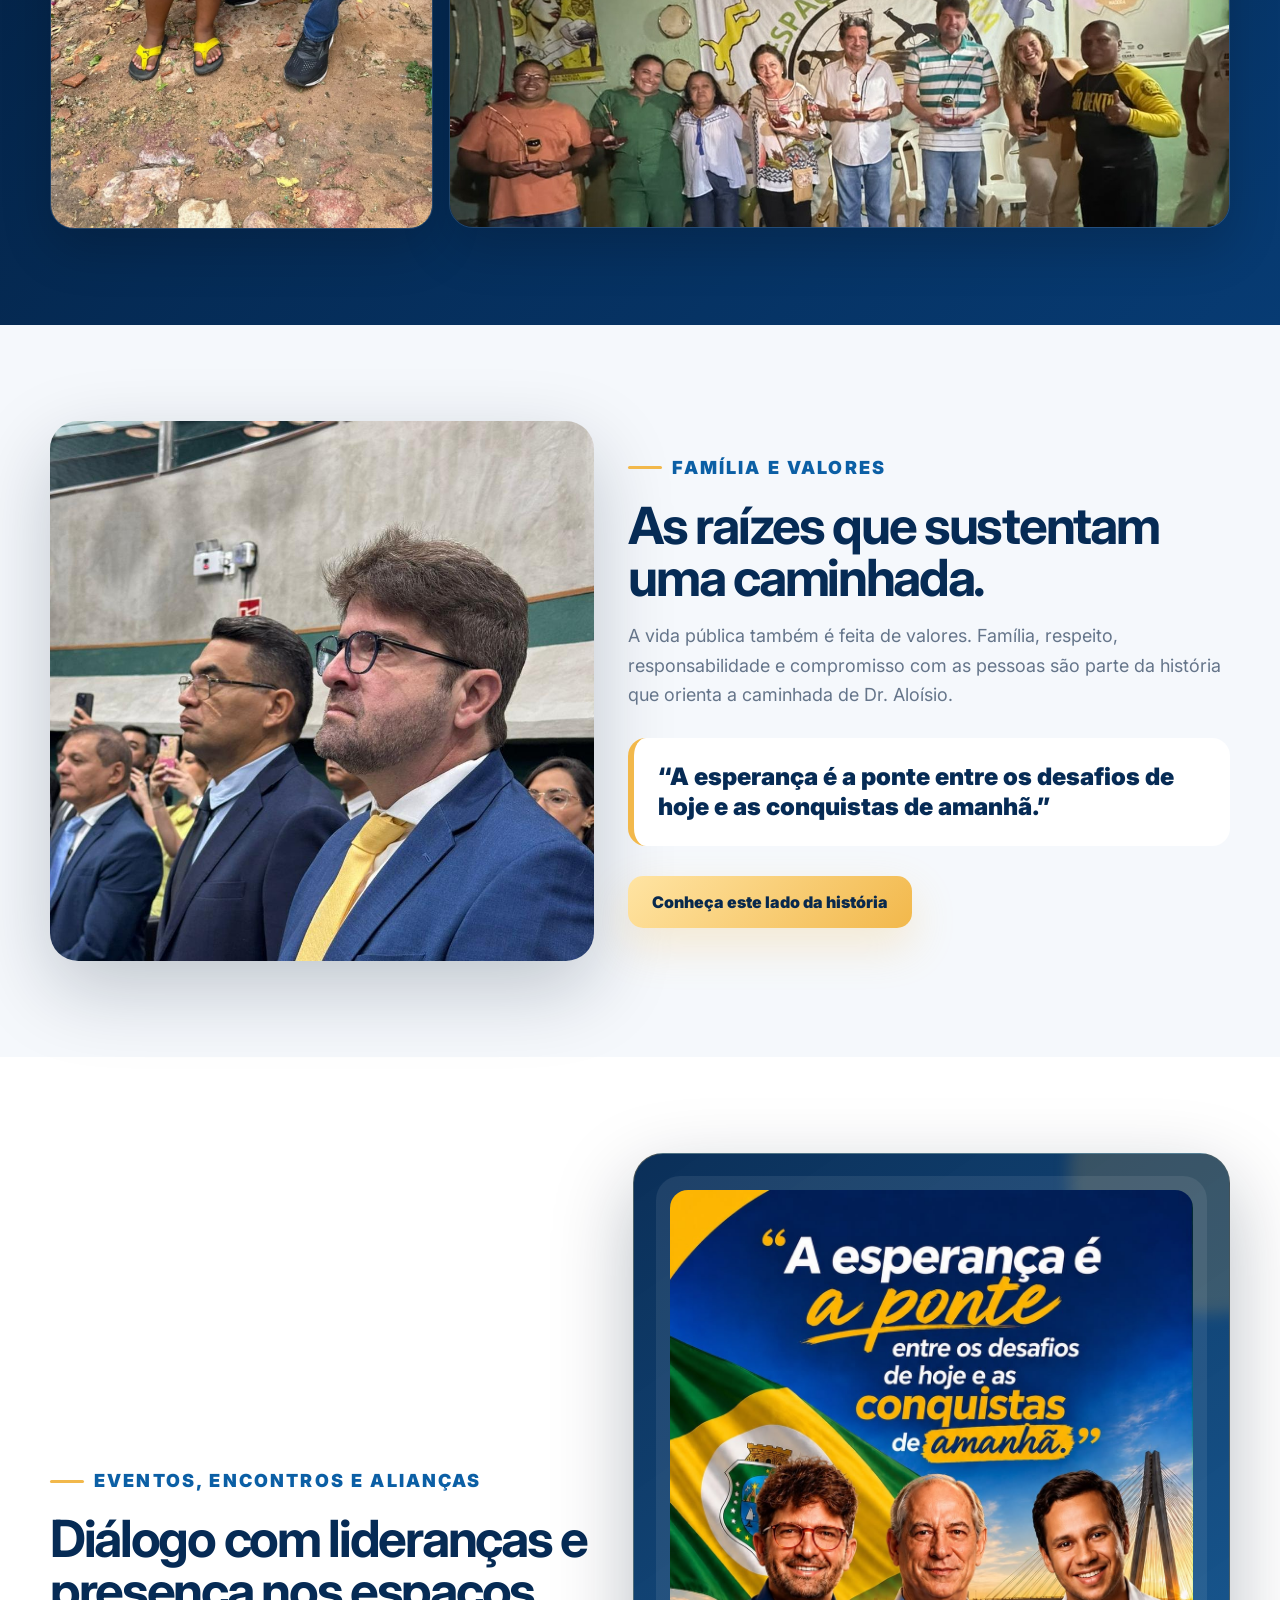
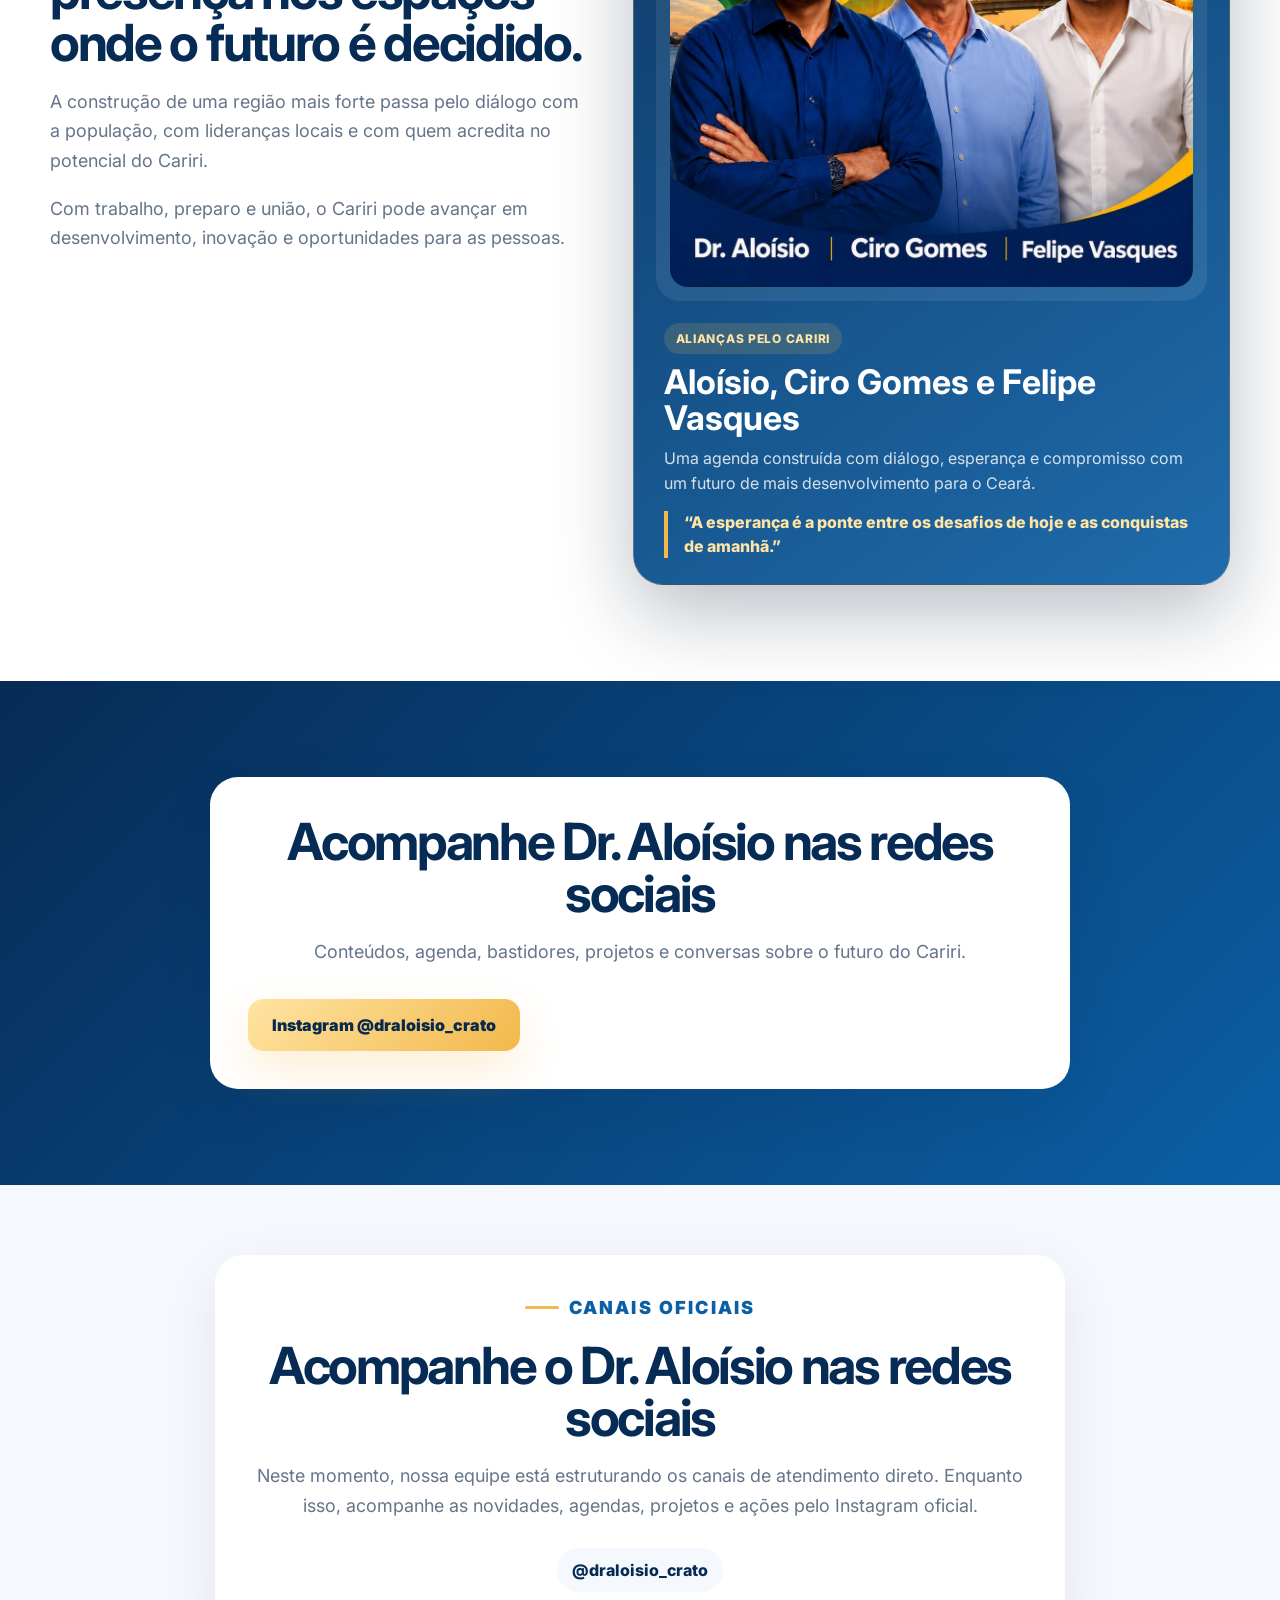
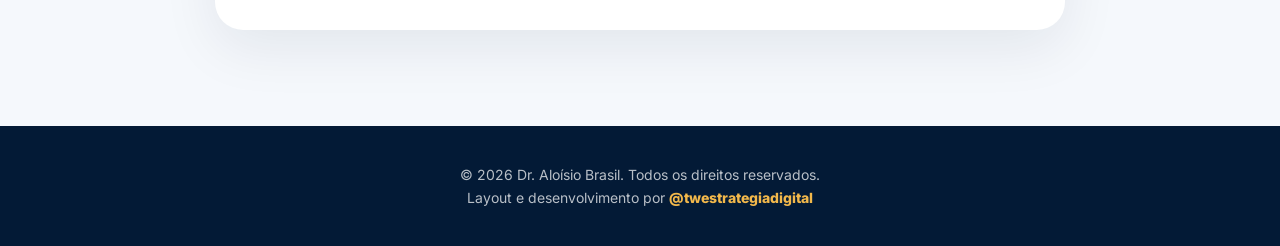
==== commit ed14b2ea: "Update index.html tag google" ====
--- a/index.html
+++ b/index.html
@@ -1,6 +1,16 @@
 <!DOCTYPE html>
 <html lang="pt-BR">
 <head>
+  <!-- Google tag (gtag.js) -->
+  <script async src="https://www.googletagmanager.com/gtag/js?id=AW-17081065596"></script>
+  <script>
+    window.dataLayer = window.dataLayer || [];
+    function gtag(){dataLayer.push(arguments);}
+    gtag('js', new Date());
+
+    gtag('config', 'AW-17081065596');
+  </script>
+
   <meta charset="UTF-8" />
   <meta name="viewport" content="width=device-width, initial-scale=1.0" />
   <base href="/construcao/">
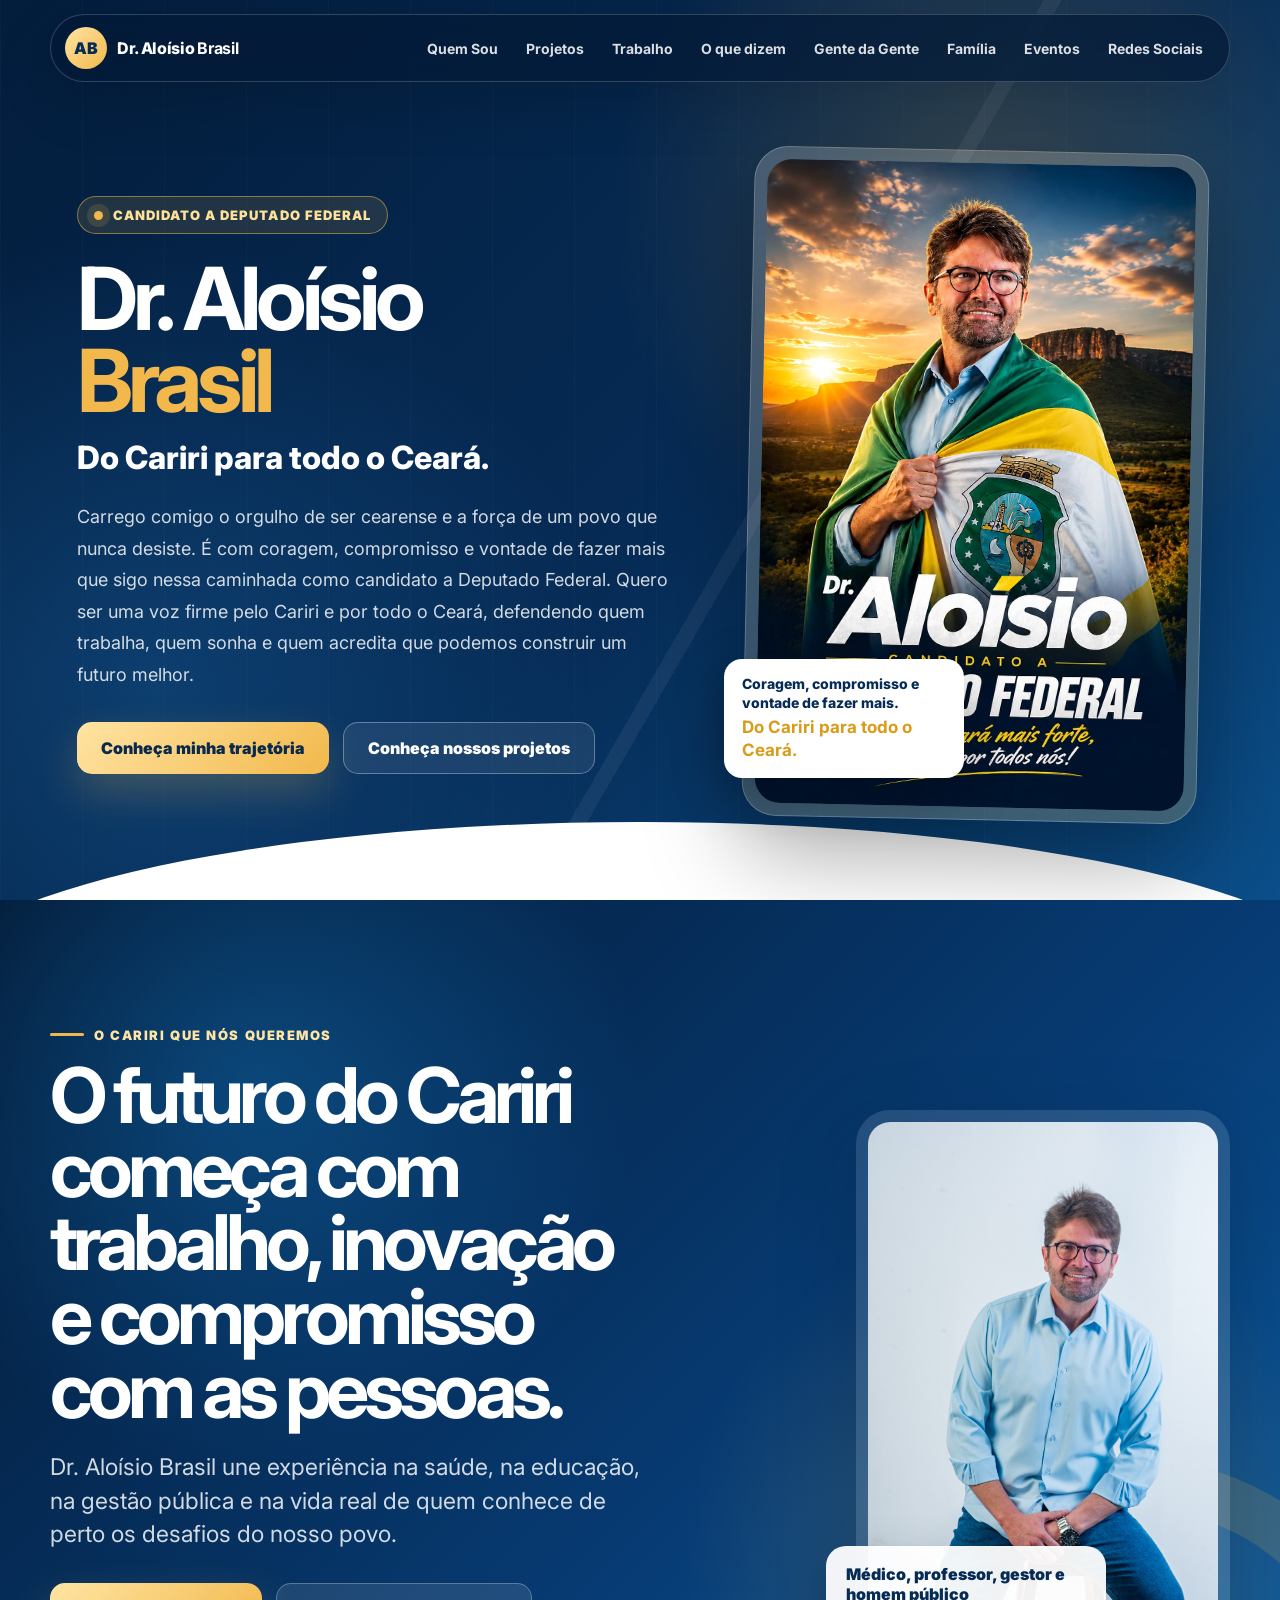
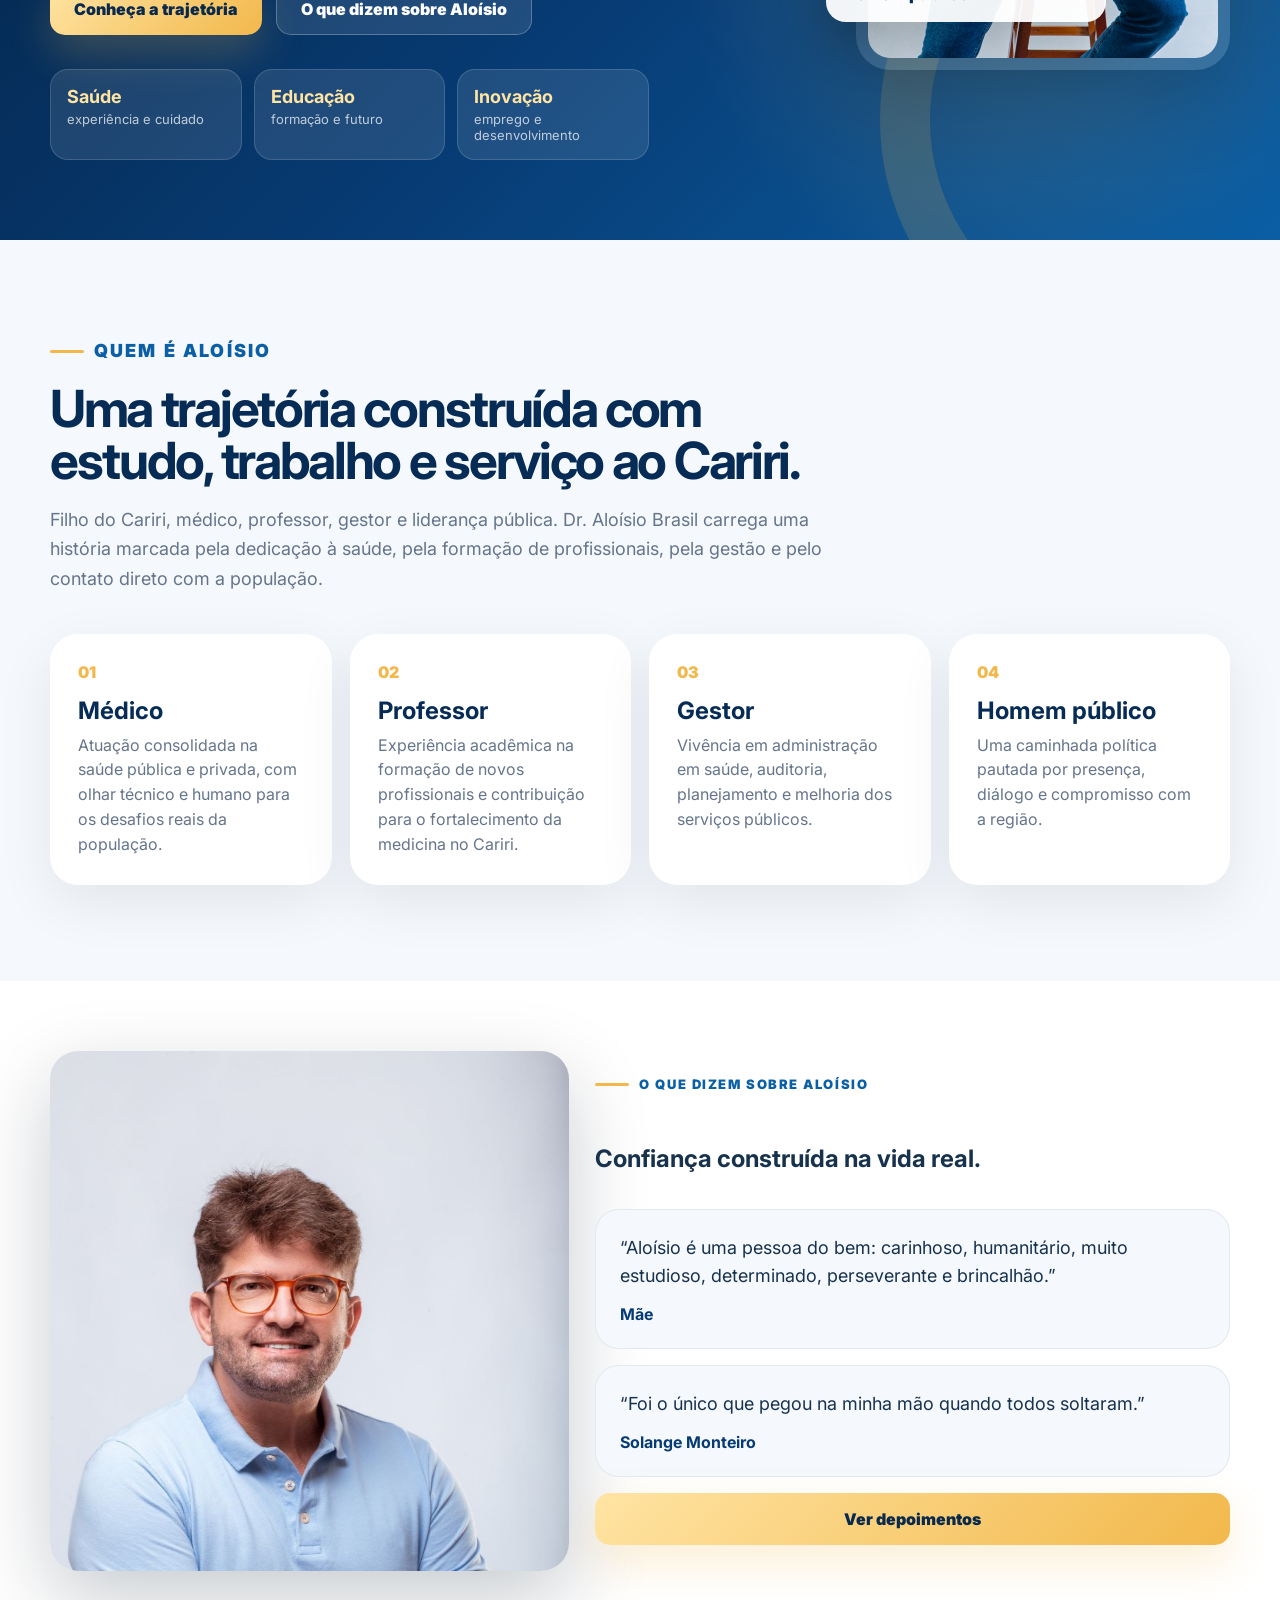
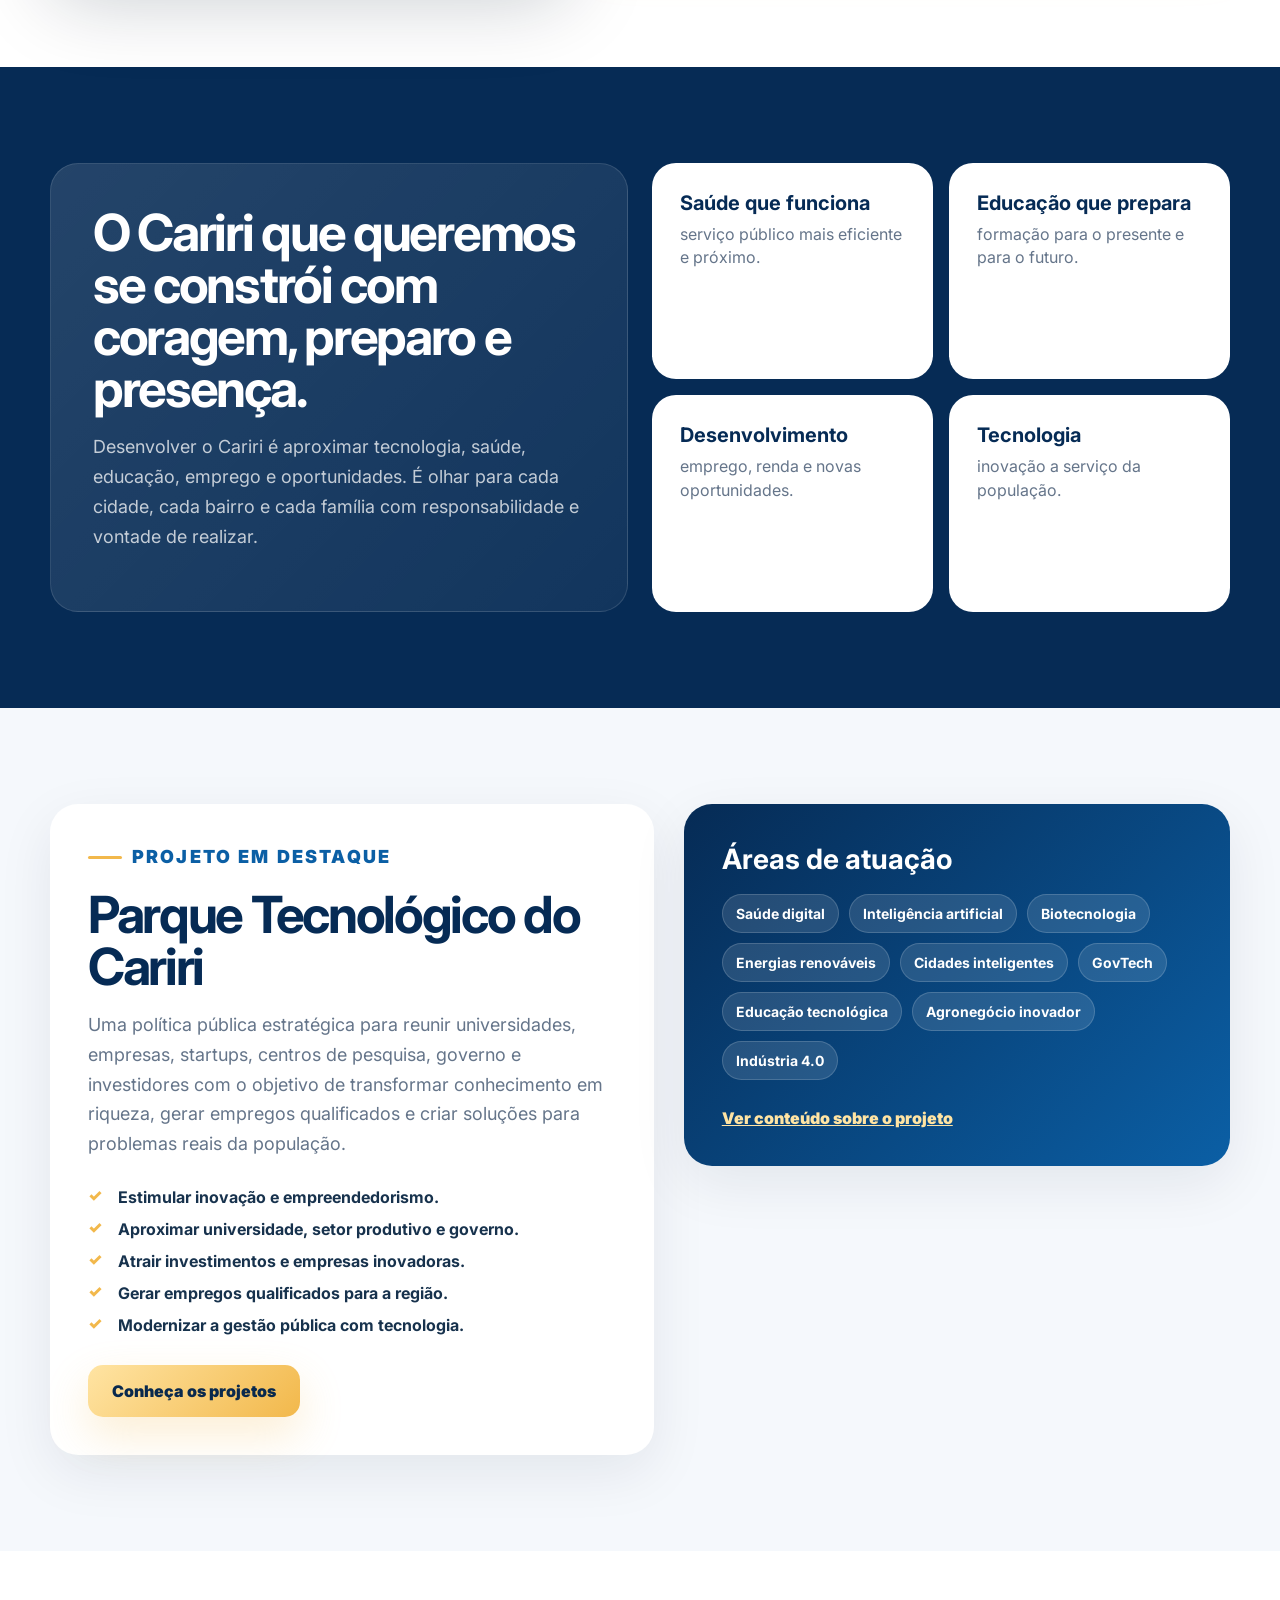
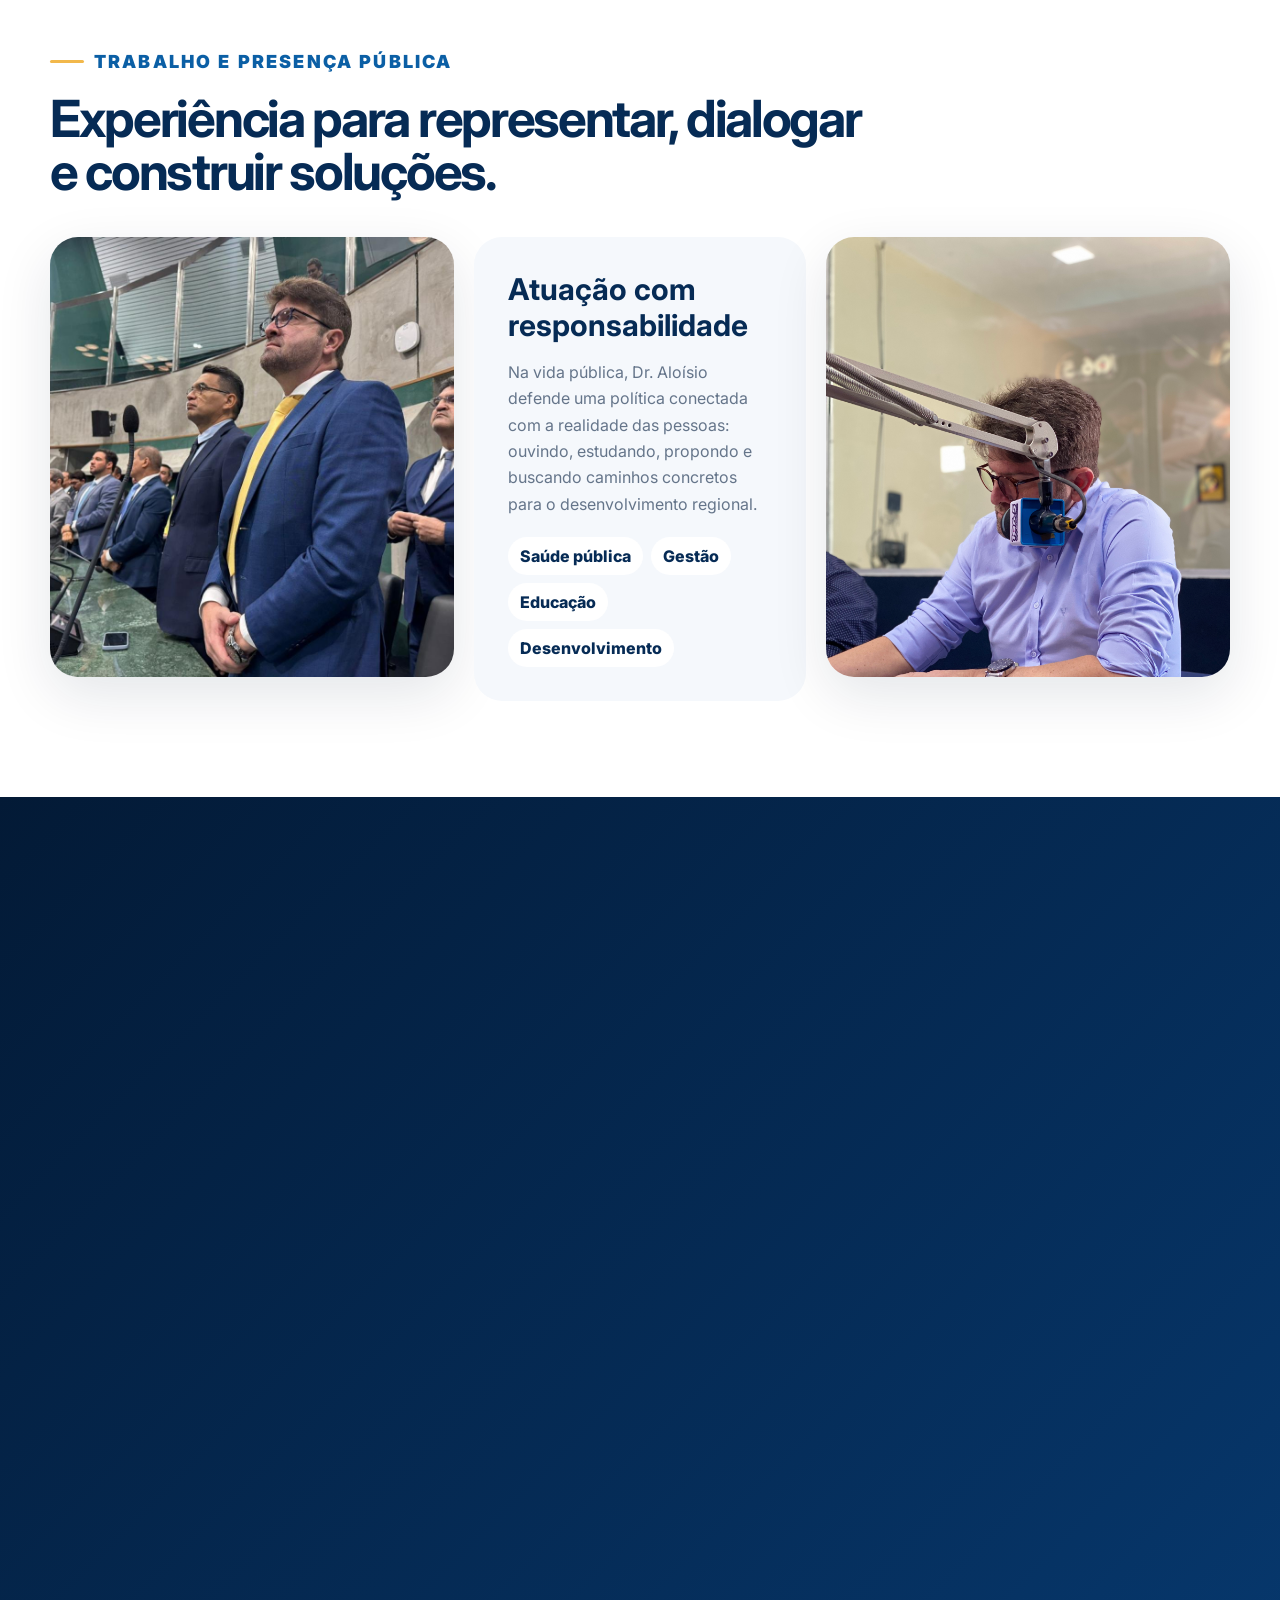
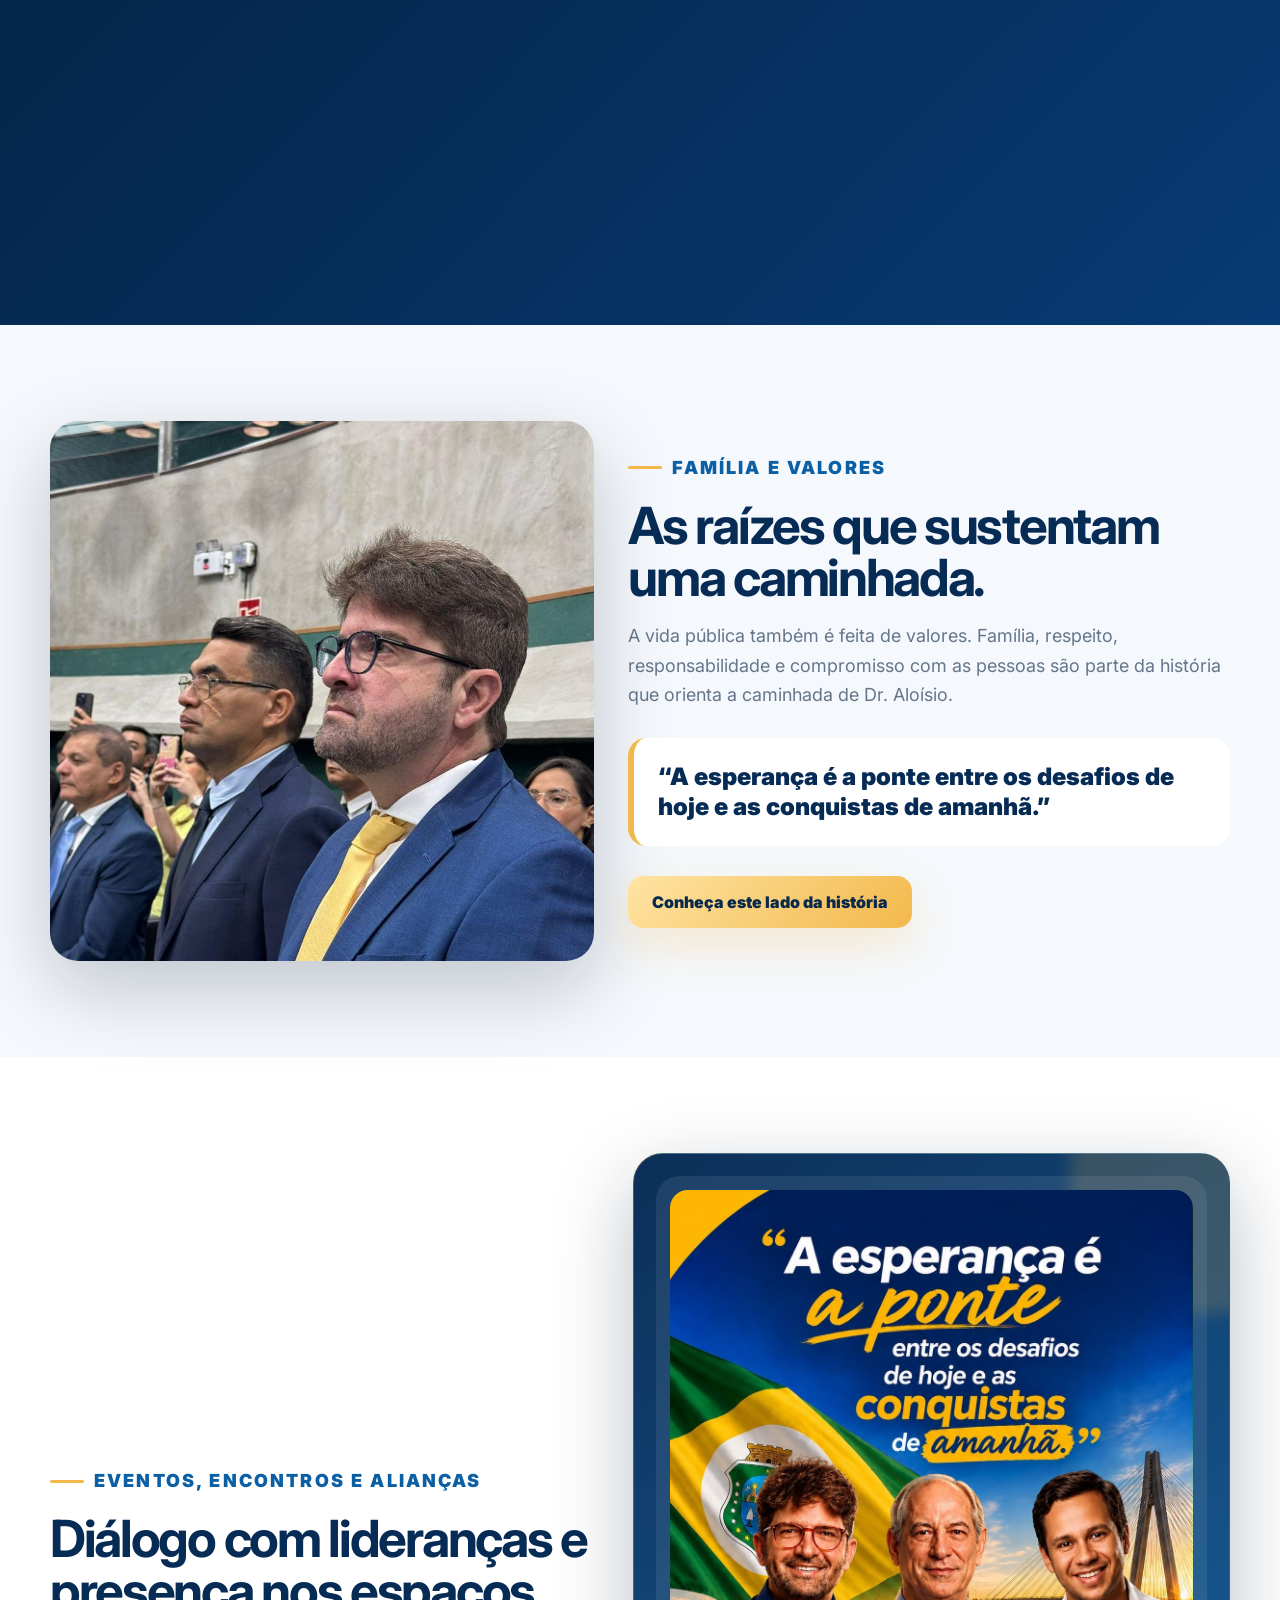
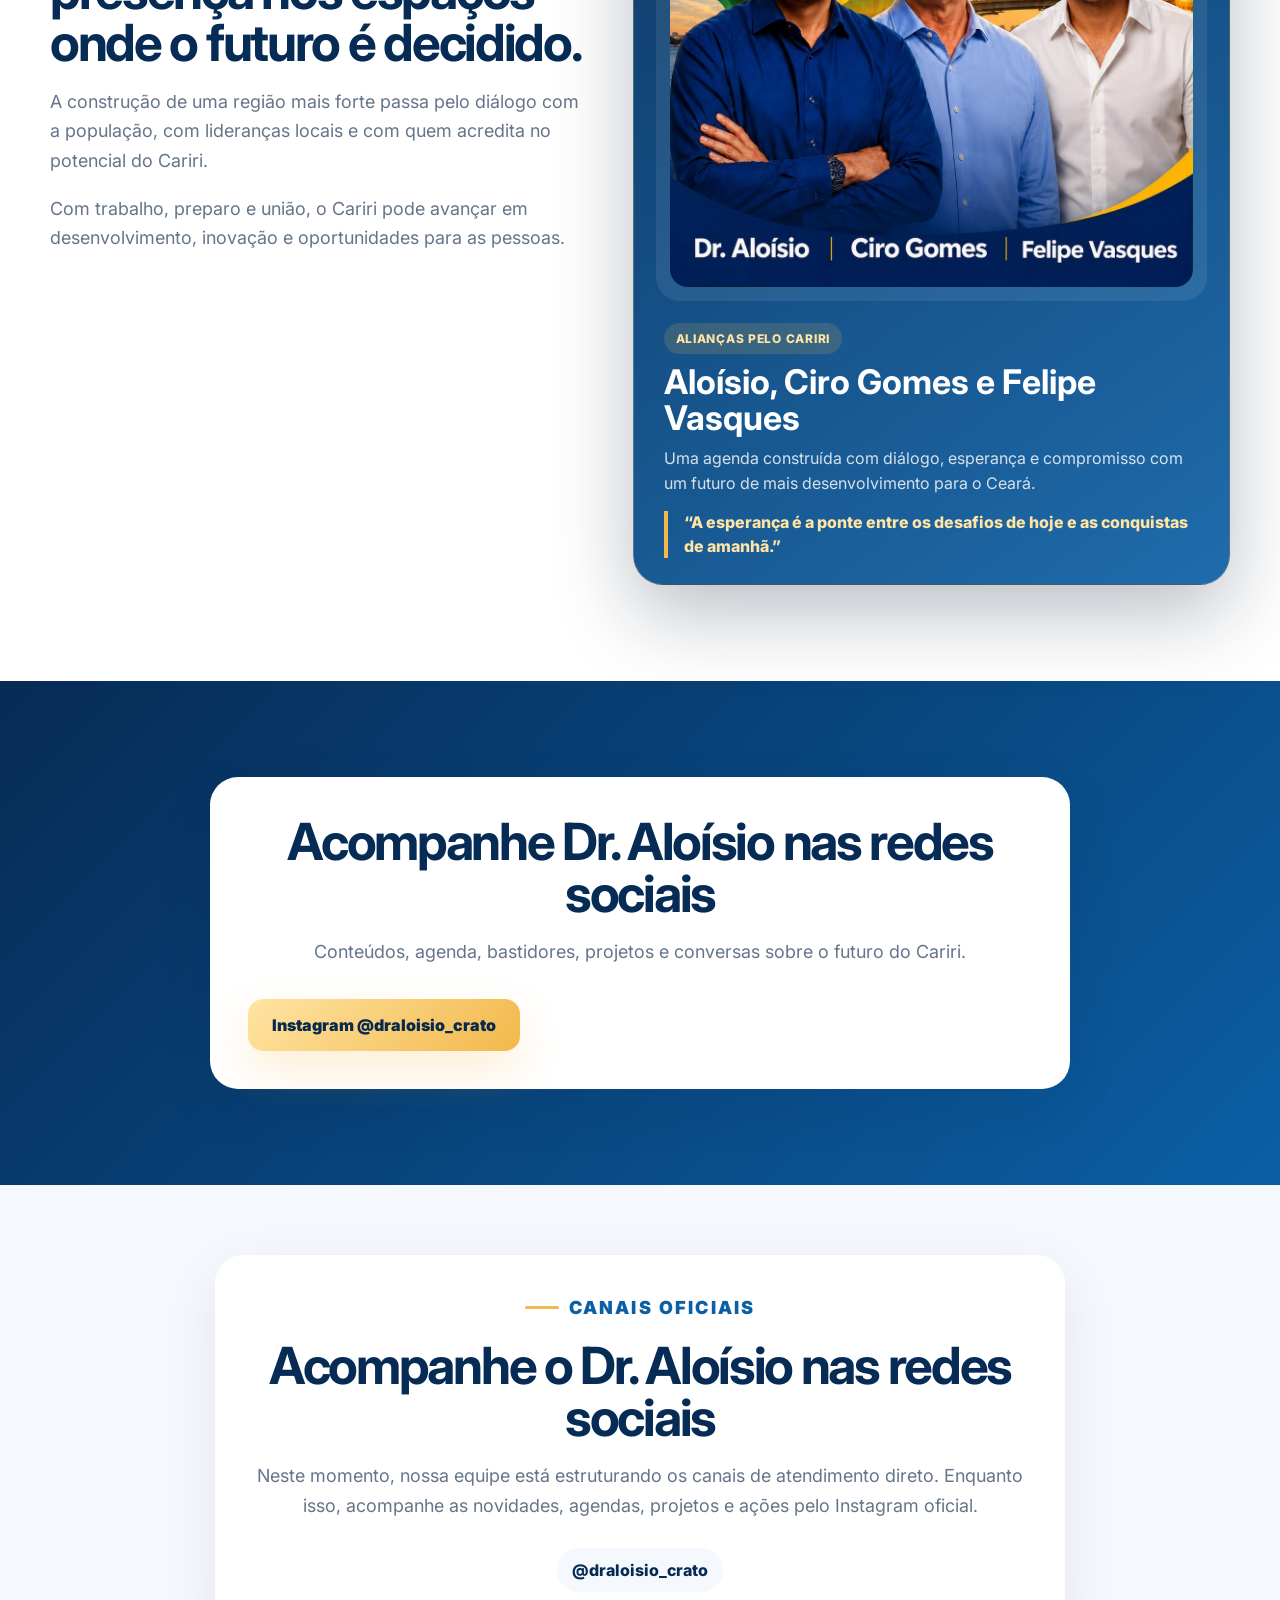
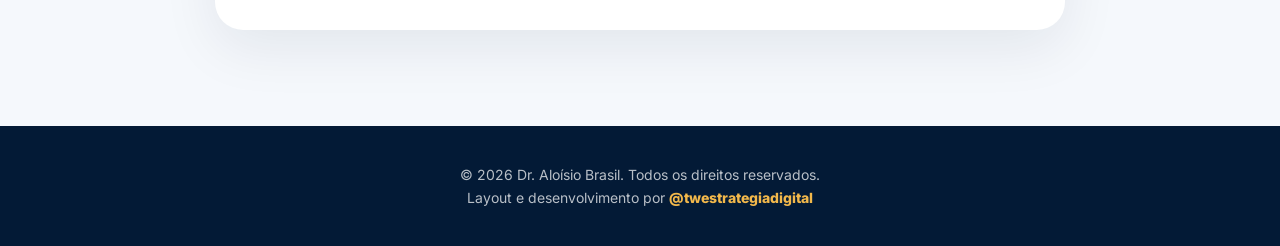
==== commit 959dffe1: "Update index.html tag google 2" ====
--- a/index.html
+++ b/index.html
@@ -9,6 +9,16 @@
     gtag('js', new Date());
 
     gtag('config', 'AW-17081065596');
+  </script>
+
+  <!-- Event snippet for Compra conversion page -->
+  <script>
+    gtag('event', 'conversion', {
+        'send_to': 'AW-17081065596/6S1rCL2P99EaEPzA8dA_',
+        'value': 1.0,
+        'currency': 'BRL',
+        'transaction_id': ''
+    });
   </script>
 
   <meta charset="UTF-8" />
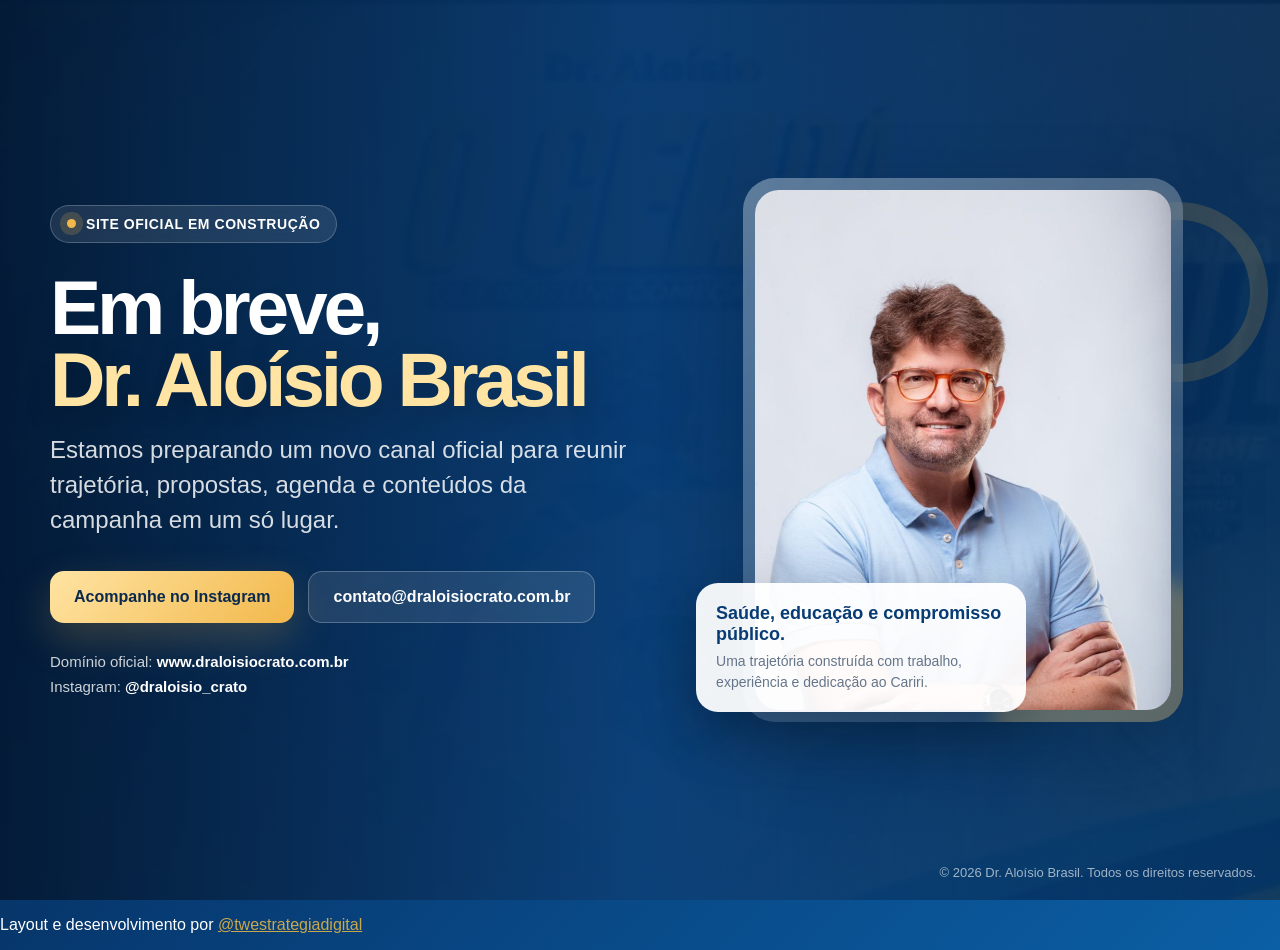
==== commit 76c79ea0: "Update index.html for site construction Removed Google tag scripts and updated site content." ====
--- a/index.html
+++ b/index.html
@@ -1,527 +1,336 @@
 <!DOCTYPE html>
 <html lang="pt-BR">
 <head>
-  <!-- Google tag (gtag.js) -->
-  <script async src="https://www.googletagmanager.com/gtag/js?id=AW-17081065596"></script>
-  <script>
-    window.dataLayer = window.dataLayer || [];
-    function gtag(){dataLayer.push(arguments);}
-    gtag('js', new Date());
-
-    gtag('config', 'AW-17081065596');
-  </script>
-
-  <!-- Event snippet for Compra conversion page -->
-  <script>
-    gtag('event', 'conversion', {
-        'send_to': 'AW-17081065596/6S1rCL2P99EaEPzA8dA_',
-        'value': 1.0,
-        'currency': 'BRL',
-        'transaction_id': ''
-    });
-  </script>
-
   <meta charset="UTF-8" />
   <meta name="viewport" content="width=device-width, initial-scale=1.0" />
-  <base href="/construcao/">
-  <title>Dr. Aloísio Brasil | O Cariri que nós queremos</title>
-  <meta name="description" content="Site oficial do Dr. Aloísio Brasil. Médico, professor, gestor e liderança pública do Cariri." />
-  <meta name="theme-color" content="#062B55" />
-  <meta property="og:title" content="Dr. Aloísio Brasil | O Cariri que nós queremos" />
-  <meta property="og:description" content="Site oficial do Dr. Aloísio Brasil. Médico, professor, gestor e liderança pública do Cariri." />
+  <title>Dr. Aloísio Brasil | Site em construção</title>
+  <meta name="description" content="Site oficial do Dr. Aloísio Brasil em construção. Acompanhe as novidades pelo Instagram oficial." />
+  <meta name="theme-color" content="#073B73" />
+
+  <meta property="og:title" content="Dr. Aloísio Brasil | Em breve" />
+  <meta property="og:description" content="Estamos preparando um novo canal oficial de comunicação. Enquanto isso, acompanhe pelo Instagram." />
   <meta property="og:type" content="website" />
-  <meta property="og:url" content="https://www.draloisiocrato.com.br/construcao/" />
-  <meta property="og:image" content="https://www.draloisiocrato.com.br/construcao/assets/hero-candidatura.jpg" />
-  <link rel="icon" href="assets/favicon.svg" type="image/svg+xml" />
-  <link rel="preconnect" href="https://fonts.googleapis.com">
-  <link rel="preconnect" href="https://fonts.gstatic.com" crossorigin>
-  <link href="https://fonts.googleapis.com/css2?family=Inter:wght@400;500;600;700;800;900&display=swap" rel="stylesheet">
-  <link rel="stylesheet" href="style.css" />
-
+  <meta property="og:url" content="https://www.draloisiocrato.com.br" />
+  <meta property="og:image" content="https://www.draloisiocrato.com.br/assets/banner.jpg" />
 
   <style>
-    /* Ajuste especial para o card de alianças - imagem ciro2 sem cortes */
-    .support {
-      gap: 42px;
+    :root {
+      --blue-900: #062B55;
+      --blue-800: #073B73;
+      --blue-700: #0B5FA5;
+      --blue-500: #1787D5;
+      --gold: #F2B84B;
+      --gold-soft: #FFE4A3;
+      --white: #FFFFFF;
+      --text: #17324D;
+      --muted: #65758A;
+      --shadow: 0 28px 80px rgba(2, 21, 43, 0.28);
+    }
+
+    * { box-sizing: border-box; }
+
+    body {
+      margin: 0;
+      min-height: 100vh;
+      font-family: Arial, Helvetica, sans-serif;
+      color: var(--white);
+      background:
+        radial-gradient(circle at 15% 20%, rgba(23, 135, 213, 0.35), transparent 32%),
+        linear-gradient(135deg, #031A36 0%, #073B73 48%, #0B5FA5 100%);
+      overflow-x: hidden;
+    }
+
+    body::before {
+      content: "";
+      position: fixed;
+      inset: 0;
+      background-image: url('assets/banner.jpg');
+      background-size: cover;
+      background-position: center;
+      opacity: 0.12;
+      filter: saturate(1.15) contrast(1.05);
+      z-index: -2;
+    }
+
+    body::after {
+      content: "";
+      position: fixed;
+      inset: 0;
+      background: linear-gradient(90deg, rgba(3, 26, 54, 0.96), rgba(7, 59, 115, 0.82), rgba(3, 26, 54, 0.56));
+      z-index: -1;
+    }
+
+    .page {
+      width: min(1180px, calc(100% - 40px));
+      min-height: 100vh;
+      margin: 0 auto;
+      display: grid;
+      grid-template-columns: 1.05fr 0.95fr;
+      gap: 56px;
       align-items: center;
-    }
-
-    .support-card {
-      background: linear-gradient(145deg, rgba(6, 43, 85, 0.98), rgba(11, 95, 165, 0.92));
-      border: 1px solid rgba(242, 184, 75, 0.25);
-      border-radius: 30px;
-      padding: 22px;
-      box-shadow: 0 28px 80px rgba(2, 21, 43, 0.28);
-      overflow: hidden;
-      position: relative;
-    }
-
-    .support-card::before {
-      content: "";
-      position: absolute;
-      inset: -120px -120px auto auto;
-      width: 280px;
-      height: 280px;
-      border-radius: 999px;
-      background: rgba(242, 184, 75, 0.18);
-      filter: blur(8px);
-      pointer-events: none;
-    }
-
-    .support-card-image {
-      background: rgba(255, 255, 255, 0.08);
-      border-radius: 24px;
-      padding: 14px;
-      display: flex;
-      align-items: center;
-      justify-content: center;
-      overflow: hidden;
-      position: relative;
-      z-index: 1;
-    }
-
-    .support-card-image img {
-      width: 100%;
-      max-width: 560px;
-      height: auto;
-      display: block;
-      object-fit: contain;
-      object-position: center;
-      border-radius: 18px;
-    }
-
-    .support-card-content {
-      position: relative;
-      z-index: 1;
-      padding: 22px 8px 4px;
-      color: #ffffff;
-    }
-
-    .support-card-content span {
-      display: inline-flex;
-      margin-bottom: 10px;
-      padding: 8px 12px;
-      border-radius: 999px;
-      background: rgba(242, 184, 75, 0.16);
-      color: #FFE4A3;
-      font-size: 12px;
-      font-weight: 800;
-      text-transform: uppercase;
-      letter-spacing: 0.06em;
-    }
-
-    .support-card-content h3 {
-      margin: 0 0 10px;
-      font-size: clamp(24px, 3vw, 34px);
-      line-height: 1.05;
-    }
-
-    .support-card-content p {
-      margin: 0 0 16px;
-      color: rgba(255, 255, 255, 0.82);
-      line-height: 1.55;
-    }
-
-    .support-card-content blockquote {
-      margin: 0;
-      padding-left: 16px;
-      border-left: 4px solid #F2B84B;
-      color: #FFE4A3;
-      font-weight: 800;
-      line-height: 1.45;
-    }
-
-    @media (max-width: 720px) {
-      .support-card {
-        padding: 14px;
-        border-radius: 24px;
-      }
-
-      .support-card-image {
-        padding: 8px;
-      }
-
-      .support-card-content {
-        padding: 18px 4px 4px;
-      }
-    }
-  </style>
-
-
-  <style>
-    /* Nova primeira dobra — candidatura oficial */
-    .campaign-launch {
-      position: relative;
-      min-height: 760px;
-      display: grid;
-      grid-template-columns: minmax(0, 1.02fr) minmax(380px, 0.78fr);
-      align-items: center;
-      gap: clamp(36px, 6vw, 88px);
-      padding: 150px max(6vw, 28px) 80px;
-      overflow: hidden;
-      background:
-        radial-gradient(circle at 78% 24%, rgba(242, 184, 75, 0.22), transparent 32%),
-        radial-gradient(circle at 12% 76%, rgba(27, 106, 174, 0.35), transparent 34%),
-        linear-gradient(135deg, #031d3c 0%, #062b55 54%, #0b4f8a 100%);
-      color: #ffffff;
-    }
-
-    .campaign-launch::before {
-      content: "";
-      position: absolute;
-      inset: 0;
-      background:
-        linear-gradient(120deg, transparent 0 58%, rgba(255,255,255,0.055) 58% 59%, transparent 59%),
-        repeating-linear-gradient(90deg, rgba(255,255,255,0.025) 0 1px, transparent 1px 82px);
-      pointer-events: none;
-    }
-
-    .campaign-launch::after {
-      content: "";
-      position: absolute;
-      left: -6%;
-      right: -6%;
-      bottom: -92px;
-      height: 170px;
-      background: #ffffff;
-      border-radius: 50% 50% 0 0 / 100% 100% 0 0;
-      pointer-events: none;
-    }
-
-    .campaign-launch-copy,
-    .campaign-launch-visual {
-      position: relative;
-      z-index: 2;
-    }
-
-    .candidate-badge {
+      padding: 52px 0;
+    }
+
+    .badge {
       display: inline-flex;
       align-items: center;
       gap: 10px;
       padding: 10px 16px;
-      margin-bottom: 24px;
-      border: 1px solid rgba(242, 184, 75, 0.52);
+      border: 1px solid rgba(255, 255, 255, 0.22);
       border-radius: 999px;
-      background: rgba(242, 184, 75, 0.12);
-      color: #ffe29a;
-      font-size: 13px;
-      font-weight: 900;
-      letter-spacing: 0.08em;
+      background: rgba(255, 255, 255, 0.1);
+      backdrop-filter: blur(12px);
+      font-size: 14px;
+      letter-spacing: 0.04em;
       text-transform: uppercase;
-    }
-
-    .candidate-badge::before {
-      content: "";
+      font-weight: 700;
+    }
+
+    .badge span {
       width: 9px;
       height: 9px;
       border-radius: 999px;
-      background: #f2b84b;
-      box-shadow: 0 0 0 7px rgba(242, 184, 75, 0.14);
-    }
-
-    .campaign-launch h1 {
-      max-width: 760px;
-      margin: 0 0 18px;
-      font-size: clamp(50px, 6.8vw, 96px);
+      background: var(--gold);
+      box-shadow: 0 0 0 7px rgba(242, 184, 75, 0.18);
+    }
+
+    h1 {
+      margin: 28px 0 18px;
+      font-size: clamp(42px, 6vw, 84px);
       line-height: 0.94;
       letter-spacing: -0.055em;
-      color: #ffffff;
-    }
-
-    .campaign-launch h1 span {
+    }
+
+    .name {
       display: block;
-      color: #f2b84b;
-    }
-
-    .campaign-slogan {
-      max-width: 680px;
-      margin: 0 0 25px;
-      color: #ffffff;
-      font-size: clamp(23px, 2.5vw, 36px);
-      line-height: 1.14;
-      font-weight: 800;
-    }
-
-    .campaign-text {
-      max-width: 710px;
-      margin: 0 0 32px;
-      color: rgba(255,255,255,0.82);
-      font-size: 18px;
-      line-height: 1.75;
-    }
-
-    .campaign-actions {
+      color: var(--gold-soft);
+      text-shadow: 0 10px 30px rgba(0,0,0,0.22);
+    }
+
+    .subtitle {
+      max-width: 640px;
+      margin: 0 0 30px;
+      color: rgba(255,255,255,0.84);
+      font-size: clamp(18px, 2.2vw, 24px);
+      line-height: 1.45;
+    }
+
+    .actions {
       display: flex;
       flex-wrap: wrap;
       gap: 14px;
-    }
-
-    .campaign-actions .btn-secondary {
-      color: #ffffff;
-      border-color: rgba(255,255,255,0.32);
-      background: rgba(255,255,255,0.08);
-    }
-
-    .campaign-actions .btn-secondary:hover {
-      background: rgba(255,255,255,0.16);
-    }
-
-    .campaign-launch-visual {
+      margin: 34px 0 30px;
+    }
+
+    .button {
+      display: inline-flex;
+      align-items: center;
+      justify-content: center;
+      min-height: 52px;
+      padding: 0 24px;
+      border-radius: 14px;
+      text-decoration: none;
+      font-weight: 800;
+      transition: transform 0.2s ease, box-shadow 0.2s ease, background 0.2s ease;
+    }
+
+    .button:hover { transform: translateY(-2px); }
+
+    .primary {
+      color: #09294D;
+      background: linear-gradient(135deg, #FFE4A3, #F2B84B);
+      box-shadow: 0 16px 42px rgba(242, 184, 75, 0.22);
+    }
+
+    .secondary {
+      color: var(--white);
+      border: 1px solid rgba(255,255,255,0.24);
+      background: rgba(255,255,255,0.1);
+    }
+
+    .contact {
+      display: grid;
+      gap: 8px;
+      color: rgba(255,255,255,0.8);
+      font-size: 15px;
+    }
+
+    .contact a {
+      color: var(--white);
+      text-decoration: none;
+      font-weight: 700;
+    }
+
+    .visual {
+      position: relative;
+      min-height: 640px;
       display: flex;
+      align-items: center;
       justify-content: center;
-      align-items: center;
-    }
-
-    .campaign-poster-frame {
-      width: min(100%, 560px);
+    }
+
+    .photo-card {
+      position: relative;
+      width: min(440px, 100%);
+      border-radius: 32px;
       padding: 12px;
-      border-radius: 34px;
-      background: linear-gradient(145deg, rgba(255,255,255,0.20), rgba(242,184,75,0.22));
-      border: 1px solid rgba(255,255,255,0.22);
-      box-shadow: 0 35px 95px rgba(0,0,0,0.34);
-      transform: rotate(1.2deg);
-    }
-
-    .campaign-poster-frame img {
+      background: linear-gradient(145deg, rgba(255,255,255,0.34), rgba(255,255,255,0.08));
+      box-shadow: var(--shadow);
+      backdrop-filter: blur(16px);
+      overflow: hidden;
+    }
+
+    .photo-card::before {
+      content: "";
+      position: absolute;
+      inset: auto -70px -110px auto;
+      width: 260px;
+      height: 260px;
+      border-radius: 999px;
+      background: rgba(242,184,75,0.28);
+      filter: blur(10px);
+    }
+
+    .photo-card img {
+      display: block;
       width: 100%;
-      height: auto;
+      border-radius: 24px;
+      object-fit: cover;
+      aspect-ratio: 4 / 5;
+      object-position: center top;
+      position: relative;
+      z-index: 1;
+    }
+
+    .floating-box {
+      position: absolute;
+      left: 0;
+      bottom: 58px;
+      max-width: 330px;
+      padding: 20px;
+      border-radius: 22px;
+      background: rgba(255,255,255,0.94);
+      color: var(--text);
+      box-shadow: 0 20px 55px rgba(0,0,0,0.25);
+      z-index: 3;
+    }
+
+    .floating-box strong {
       display: block;
-      border-radius: 25px;
-      object-fit: contain;
-      object-position: center;
-    }
-
-    .campaign-seal {
+      color: var(--blue-800);
+      font-size: 18px;
+      margin-bottom: 6px;
+    }
+
+    .floating-box p {
+      margin: 0;
+      color: var(--muted);
+      line-height: 1.45;
+      font-size: 14px;
+    }
+
+    .ribbon {
       position: absolute;
-      left: -24px;
-      bottom: 42px;
-      max-width: 240px;
-      padding: 16px 18px;
-      border-radius: 18px;
-      background: #ffffff;
-      color: #062b55;
-      box-shadow: 0 18px 52px rgba(0,0,0,0.25);
-      font-size: 14px;
-      font-weight: 800;
-      line-height: 1.35;
-    }
-
-    .campaign-seal strong {
-      display: block;
-      margin-top: 4px;
-      color: #d99b19;
-      font-size: 17px;
-    }
-
-    @media (max-width: 980px) {
-      .campaign-launch {
+      right: -38px;
+      top: 72px;
+      width: 180px;
+      height: 180px;
+      border-radius: 50%;
+      border: 18px solid rgba(242, 184, 75, 0.18);
+      z-index: 0;
+    }
+
+    .footer {
+      position: fixed;
+      right: 24px;
+      bottom: 20px;
+      color: rgba(255,255,255,0.62);
+      font-size: 13px;
+    }
+
+    @media (max-width: 920px) {
+      .page {
         grid-template-columns: 1fr;
-        padding-top: 132px;
-        text-align: center;
+        gap: 30px;
+        padding: 38px 0 70px;
       }
 
-      .campaign-launch-copy {
-        display: flex;
-        flex-direction: column;
-        align-items: center;
+      .visual { min-height: auto; }
+
+      .photo-card { width: min(360px, 100%); }
+
+      .floating-box {
+        position: relative;
+        left: auto;
+        bottom: auto;
+        margin-top: -26px;
+        width: min(330px, 92%);
       }
 
-      .campaign-actions {
-        justify-content: center;
+      .footer {
+        position: static;
+        width: min(1180px, calc(100% - 40px));
+        margin: -40px auto 24px;
       }
-
-      .campaign-launch-visual {
-        margin-top: 6px;
-      }
-    }
-
-    @media (max-width: 620px) {
-      .campaign-launch {
-        min-height: auto;
-        padding: 116px 20px 105px;
-      }
-
-      .campaign-launch h1 {
-        font-size: clamp(45px, 15vw, 66px);
-      }
-
-      .campaign-text {
-        font-size: 16px;
-        line-height: 1.65;
-      }
-
-      .campaign-poster-frame {
-        padding: 8px;
-        border-radius: 25px;
-        transform: none;
-      }
-
-      .campaign-poster-frame img {
-        border-radius: 19px;
-      }
-
-      .campaign-seal {
-        position: static;
-        max-width: none;
-        margin-top: 12px;
-        text-align: left;
-      }
+    }
+
+    @media (max-width: 520px) {
+      .page { width: min(100% - 28px, 1180px); }
+      .actions { flex-direction: column; }
+      .button { width: 100%; }
+      h1 { letter-spacing: -0.045em; }
     }
   </style>
-
 </head>
 <body>
-  <header class="site-header" id="topo">
-    <a href="/construcao/#inicio" class="brand" aria-label="Dr. Aloísio Brasil">
-      <span class="brand-mark">AB</span>
-      <span class="brand-text">Dr. Aloísio <strong>Brasil</strong></span>
-    </a>
-    <button class="menu-toggle" aria-label="Abrir menu" aria-expanded="false">☰</button>
-    <nav class="nav-menu" aria-label="Menu principal">
-      <a href="/construcao/#quem-sou">Quem Sou</a>
-      <a href="projetos/">Projetos</a>
-      <a href="/construcao/#trabalho">Trabalho</a>
-      <a href="depoimentos/">O que dizem</a>
-      <a href="gente/">Gente da Gente</a>
-      <a href="familia/">Família</a>
-      <a href="/construcao/#eventos">Eventos</a>
-      <a href="/construcao/#redes">Redes Sociais</a>
-      <!-- WhatsApp temporariamente removido até definição da equipe de atendimento -->
-    </nav>
-  </header>
-  <main>
-
-    <section class="campaign-launch" id="inicio">
-      <div class="campaign-launch-copy reveal">
-        <span class="candidate-badge">Candidato a Deputado Federal</span>
-
-        <h1>Dr. Aloísio <span>Brasil</span></h1>
-
-        <p class="campaign-slogan">Do Cariri para todo o Ceará.</p>
-
-        <p class="campaign-text">
-          Carrego comigo o orgulho de ser cearense e a força de um povo que nunca desiste.
-          É com coragem, compromisso e vontade de fazer mais que sigo nessa caminhada como
-          candidato a Deputado Federal. Quero ser uma voz firme pelo Cariri e por todo o Ceará,
-          defendendo quem trabalha, quem sonha e quem acredita que podemos construir um futuro melhor.
-        </p>
-
-        <div class="campaign-actions">
-          <a class="btn btn-primary" href="#quem-sou">Conheça minha trajetória</a>
-          <a class="btn btn-secondary" href="projetos/">Conheça nossos projetos</a>
-        </div>
+  <main class="page">
+    <section class="content" aria-label="Site em construção">
+      <div class="badge"><span></span> Site oficial em construção</div>
+
+      <h1>
+        Em breve,<br />
+        <span class="name">Dr. Aloísio Brasil</span>
+      </h1>
+
+      <p class="subtitle">
+        Estamos preparando um novo canal oficial para reunir trajetória, propostas, agenda e conteúdos da campanha em um só lugar.
+      </p>
+
+      <div class="actions">
+        <a class="button primary" href="https://www.instagram.com/draloisio_crato" target="_blank" rel="noopener noreferrer">Acompanhe no Instagram</a>
+        <a class="button secondary" href="mailto:contato@draloisiocrato.com.br">contato@draloisiocrato.com.br</a>
       </div>
 
-      <div class="campaign-launch-visual reveal">
-        <div class="campaign-poster-frame">
-          <img
-            src="assets/hero-candidatura.jpg?v=20260727"
-            alt="Dr. Aloísio Brasil, candidato a Deputado Federal"
-          />
-        </div>
-
-        <div class="campaign-seal">
-          Coragem, compromisso e vontade de fazer mais.
-          <strong>Do Cariri para todo o Ceará.</strong>
-        </div>
+      <div class="contact">
+        <div>Domínio oficial: <a href="https://www.draloisiocrato.com.br">www.draloisiocrato.com.br</a></div>
+        <div>Instagram: <a href="https://www.instagram.com/draloisio_crato" target="_blank" rel="noopener noreferrer">@draloisio_crato</a></div>
       </div>
     </section>
 
-    <section class="hero" id="visao">
-      <div class="hero-bg" aria-hidden="true"></div>
-      <div class="hero-content reveal">
-        <p class="eyebrow">O Cariri que nós queremos</p>
-        <h1>O futuro do Cariri começa com trabalho, inovação e compromisso com as pessoas.</h1>
-        <p class="hero-subtitle">Dr. Aloísio Brasil une experiência na saúde, na educação, na gestão pública e na vida real de quem conhece de perto os desafios do nosso povo.</p>
-        <div class="hero-actions">
-          <a class="btn btn-primary" href="#quem-sou">Conheça a trajetória</a>
-          <a class="btn btn-secondary" href="depoimentos/">O que dizem sobre Aloísio</a>
-        </div>
-        <div class="hero-stats" aria-label="Pilares de atuação">
-          <div><strong>Saúde</strong><span>experiência e cuidado</span></div>
-          <div><strong>Educação</strong><span>formação e futuro</span></div>
-          <div><strong>Inovação</strong><span>emprego e desenvolvimento</span></div>
-        </div>
+    <section class="visual" aria-label="Dr. Aloísio Brasil">
+      <div class="ribbon" aria-hidden="true"></div>
+      <div class="photo-card">
+        <img src="assets/portrait.jpg" alt="Dr. Aloísio Brasil" />
       </div>
-      <div class="hero-photo reveal">
-        <img src="assets/hero.jpg" alt="Dr. Aloísio Brasil" />
-        <div class="photo-seal">Médico, professor, gestor e homem público</div>
+      <div class="floating-box">
+        <strong>Saúde, educação e compromisso público.</strong>
+        <p>Uma trajetória construída com trabalho, experiência e dedicação ao Cariri.</p>
       </div>
     </section>
-
-    <section class="section about" id="quem-sou">
-      <div class="section-heading reveal">
-        <p class="eyebrow dark">Quem é Aloísio</p>
-        <h2>Uma trajetória construída com estudo, trabalho e serviço ao Cariri.</h2>
-        <p>Filho do Cariri, médico, professor, gestor e liderança pública. Dr. Aloísio Brasil carrega uma história marcada pela dedicação à saúde, pela formação de profissionais, pela gestão e pelo contato direto com a população.</p>
-      </div>
-      <div class="about-grid">
-        <article class="about-card reveal"><span>01</span><h3>Médico</h3><p>Atuação consolidada na saúde pública e privada, com olhar técnico e humano para os desafios reais da população.</p></article>
-        <article class="about-card reveal"><span>02</span><h3>Professor</h3><p>Experiência acadêmica na formação de novos profissionais e contribuição para o fortalecimento da medicina no Cariri.</p></article>
-        <article class="about-card reveal"><span>03</span><h3>Gestor</h3><p>Vivência em administração em saúde, auditoria, planejamento e melhoria dos serviços públicos.</p></article>
-        <article class="about-card reveal"><span>04</span><h3>Homem público</h3><p>Uma caminhada política pautada por presença, diálogo e compromisso com a região.</p></article>
-      </div>
-    </section>
-
-    <section class="section testimonial-strip" id="depoimentos-preview">
-      <div class="testimonial-preview">
-        <div class="testimonial-photo reveal"><img src="assets/portrait-polo.jpg" alt="Dr. Aloísio Brasil" /></div>
-        <div class="quote-stack reveal">
-          <p class="eyebrow dark">O que dizem sobre Aloísio</p>
-          <h2>Confiança construída na vida real.</h2>
-          <div class="quote-card"><p>“Aloísio é uma pessoa do bem: carinhoso, humanitário, muito estudioso, determinado, perseverante e brincalhão.”</p><strong>Mãe</strong></div>
-          <div class="quote-card"><p>“Foi o único que pegou na minha mão quando todos soltaram.”</p><strong>Solange Monteiro</strong></div>
-          <a class="btn btn-primary" href="depoimentos/">Ver depoimentos</a>
-        </div>
-      </div>
-    </section>
-
-    <section class="section vision" id="campanha">
-      <div class="vision-card reveal"><h2>O Cariri que queremos se constrói com coragem, preparo e presença.</h2><p>Desenvolver o Cariri é aproximar tecnologia, saúde, educação, emprego e oportunidades. É olhar para cada cidade, cada bairro e cada família com responsabilidade e vontade de realizar.</p></div>
-      <div class="pillars reveal"><div><strong>Saúde que funciona</strong><span>serviço público mais eficiente e próximo.</span></div><div><strong>Educação que prepara</strong><span>formação para o presente e para o futuro.</span></div><div><strong>Desenvolvimento</strong><span>emprego, renda e novas oportunidades.</span></div><div><strong>Tecnologia</strong><span>inovação a serviço da população.</span></div></div>
-    </section>
-
-    <section class="section project" id="projetos">
-      <div class="project-copy reveal"><p class="eyebrow dark">Projeto em destaque</p><h2>Parque Tecnológico do Cariri</h2><p>Uma política pública estratégica para reunir universidades, empresas, startups, centros de pesquisa, governo e investidores com o objetivo de transformar conhecimento em riqueza, gerar empregos qualificados e criar soluções para problemas reais da população.</p><ul class="check-list"><li>Estimular inovação e empreendedorismo.</li><li>Aproximar universidade, setor produtivo e governo.</li><li>Atrair investimentos e empresas inovadoras.</li><li>Gerar empregos qualificados para a região.</li><li>Modernizar a gestão pública com tecnologia.</li></ul><div class="back-line"><a class="btn btn-primary" href="projetos/">Conheça os projetos</a></div></div>
-      <div class="project-panel reveal"><h3>Áreas de atuação</h3><div class="tags"><span>Saúde digital</span><span>Inteligência artificial</span><span>Biotecnologia</span><span>Energias renováveis</span><span>Cidades inteligentes</span><span>GovTech</span><span>Educação tecnológica</span><span>Agronegócio inovador</span><span>Indústria 4.0</span></div><a class="inline-link" href="https://www.instagram.com/reel/DZIby20hRgo/" target="_blank" rel="noopener">Ver conteúdo sobre o projeto</a></div>
-    </section>
-
-    <section class="section work" id="trabalho"><div class="section-heading reveal"><p class="eyebrow dark">Trabalho e presença pública</p><h2>Experiência para representar, dialogar e construir soluções.</h2></div><div class="work-grid"><img class="reveal" src="assets/assembleia-wide.jpg" alt="Dr. Aloísio em ambiente parlamentar" /><div class="work-text reveal"><h3>Atuação com responsabilidade</h3><p>Na vida pública, Dr. Aloísio defende uma política conectada com a realidade das pessoas: ouvindo, estudando, propondo e buscando caminhos concretos para o desenvolvimento regional.</p><div class="mini-cards"><span>Saúde pública</span><span>Gestão</span><span>Educação</span><span>Desenvolvimento</span></div></div><img class="reveal" src="assets/radio-aluisio.jpg?v=20260709" alt="Dr. Aloísio em entrevista na rádio" /></div></section>
-
-    <section class="section people" id="gente"><div class="section-heading light reveal"><p class="eyebrow">Gente da Gente</p><h2>Política começa ouvindo as pessoas.</h2><p>Nenhuma transformação nasce distante da realidade. Ela começa nas ruas, nas casas, nas conversas e no respeito por quem vive o Cariri todos os dias.</p><div class="back-line"><a class="btn btn-primary" href="gente/">Ver mais registros</a></div></div><div class="gallery people-gallery"><img class="reveal tall" src="assets/gente-crianca.jpg" alt="Dr. Aloísio com criança em visita comunitária" /><img class="reveal" src="assets/gente-grupo2.jpg" style="object-position:center center;" alt="Dr. Aloísio com moradores" /><img class="reveal" src="assets/gente-dupla.jpg" alt="Dr. Aloísio com moradora" /><img class="reveal wide" src="assets/gente-selfie2.jpg" style="object-position:center center;" alt="Dr. Aloísio em encontro com populares" /></div></section>
-
-    <section class="section family" id="familia"><div class="family-image reveal"><img src="assets/familia.jpg" alt="Dr. Aloísio em momento familiar" /></div><div class="family-copy reveal"><p class="eyebrow dark">Família e valores</p><h2>As raízes que sustentam uma caminhada.</h2><p>A vida pública também é feita de valores. Família, respeito, responsabilidade e compromisso com as pessoas são parte da história que orienta a caminhada de Dr. Aloísio.</p><blockquote>“A esperança é a ponte entre os desafios de hoje e as conquistas de amanhã.”</blockquote><div class="back-line"><a class="btn btn-primary" href="familia/">Conheça este lado da história</a></div></div></section>
-
-    <section class="section support" id="eventos">
-      <div class="support-copy reveal">
-        <p class="eyebrow dark">Eventos, encontros e alianças</p>
-        <h2>Diálogo com lideranças e presença nos espaços onde o futuro é decidido.</h2>
-        <p>A construção de uma região mais forte passa pelo diálogo com a população, com lideranças locais e com quem acredita no potencial do Cariri.</p>
-        <p>Com trabalho, preparo e união, o Cariri pode avançar em desenvolvimento, inovação e oportunidades para as pessoas.</p>
-      </div>
-
-      <div class="support-card reveal">
-        <div class="support-card-image">
-          <img src="assets/ciro2.jpg" alt="Dr. Aloísio, Ciro Gomes e Felipe Vasques">
-        </div>
-        <div class="support-card-content">
-          <span>Alianças pelo Cariri</span>
-          <h3>Aloísio, Ciro Gomes e Felipe Vasques</h3>
-          <p>Uma agenda construída com diálogo, esperança e compromisso com um futuro de mais desenvolvimento para o Ceará.</p>
-          <blockquote>“A esperança é a ponte entre os desafios de hoje e as conquistas de amanhã.”</blockquote>
-        </div>
-      </div>
-    </section>
-
-    <section class="section social" id="redes"><div class="social-card reveal"><h2>Acompanhe Dr. Aloísio nas redes sociais</h2><p>Conteúdos, agenda, bastidores, projetos e conversas sobre o futuro do Cariri.</p><div class="social-actions"><a class="btn btn-primary" href="https://www.instagram.com/draloisio_crato" target="_blank" rel="noopener">Instagram @draloisio_crato</a></div></div></section>
-
-    <section class="section contact-section" id="contato"><div class="contact-box reveal"><p class="eyebrow dark">Canais oficiais</p><h2>Acompanhe o Dr. Aloísio nas redes sociais</h2><p>Neste momento, nossa equipe está estruturando os canais de atendimento direto. Enquanto isso, acompanhe as novidades, agendas, projetos e ações pelo Instagram oficial.</p><div class="contact-links"><a href="https://www.instagram.com/draloisio_crato" target="_blank" rel="noopener">@draloisio_crato</a></div></div></section>
   </main>
-  <footer>
-    <p>© 2026 Dr. Aloísio Brasil. Todos os direitos reservados.</p>
-    <p class="credits">Layout e desenvolvimento por <a href="https://www.instagram.com/twestrategiadigital" target="_blank" rel="noopener noreferrer">@twestrategiadigital</a></p>
+
+  <div class="footer">© 2026 Dr. Aloísio Brasil. Todos os direitos reservados.</div>
+
+   <p class="credits">
+          Layout e desenvolvimento por
+          <a href="https://www.instagram.com/twestrategiadigital" 
+   target="_blank" 
+   rel="noopener noreferrer"
+   style="color: #C9A84C;">
+    @twestrategiadigital
+</a>
+      </p>
   </footer>
-  <!-- Botão flutuante do WhatsApp temporariamente removido até ativação da equipe -->
-  <script src="script.js"></script>
+
 </body>
 </html>
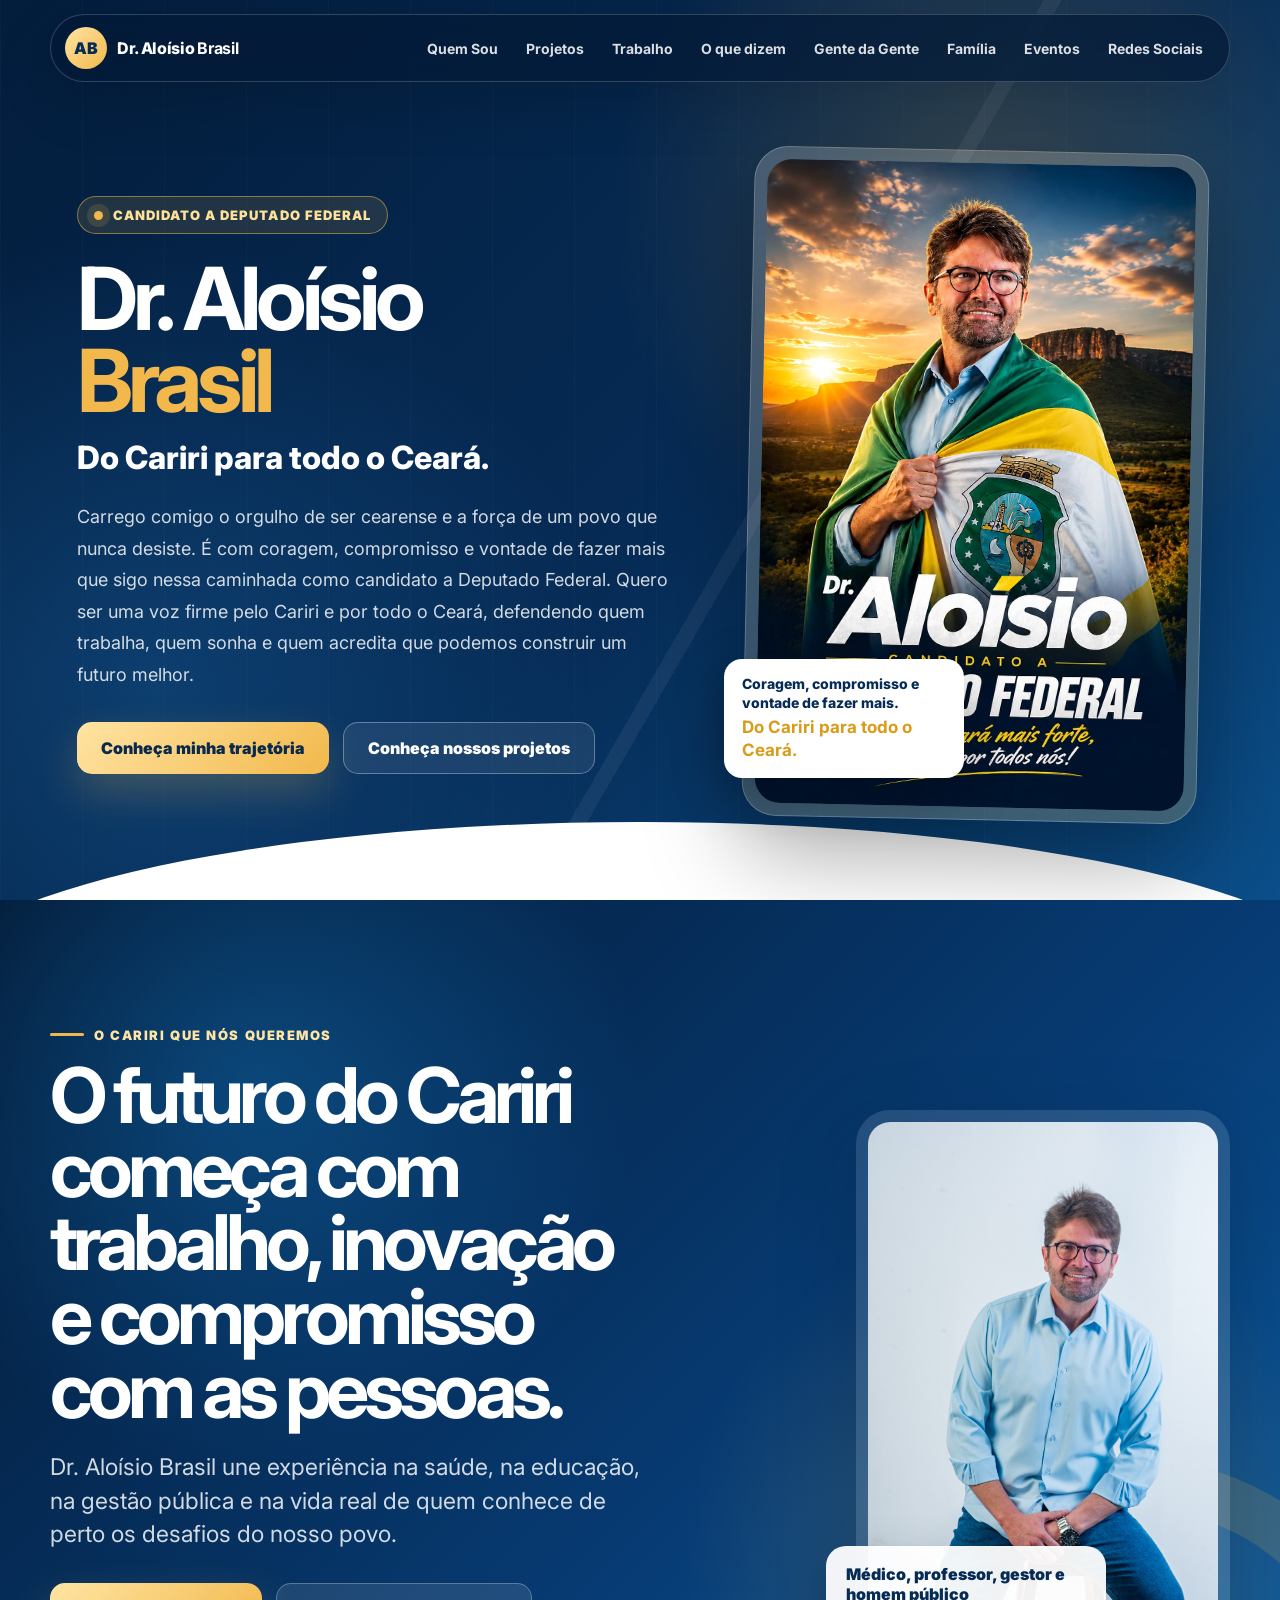
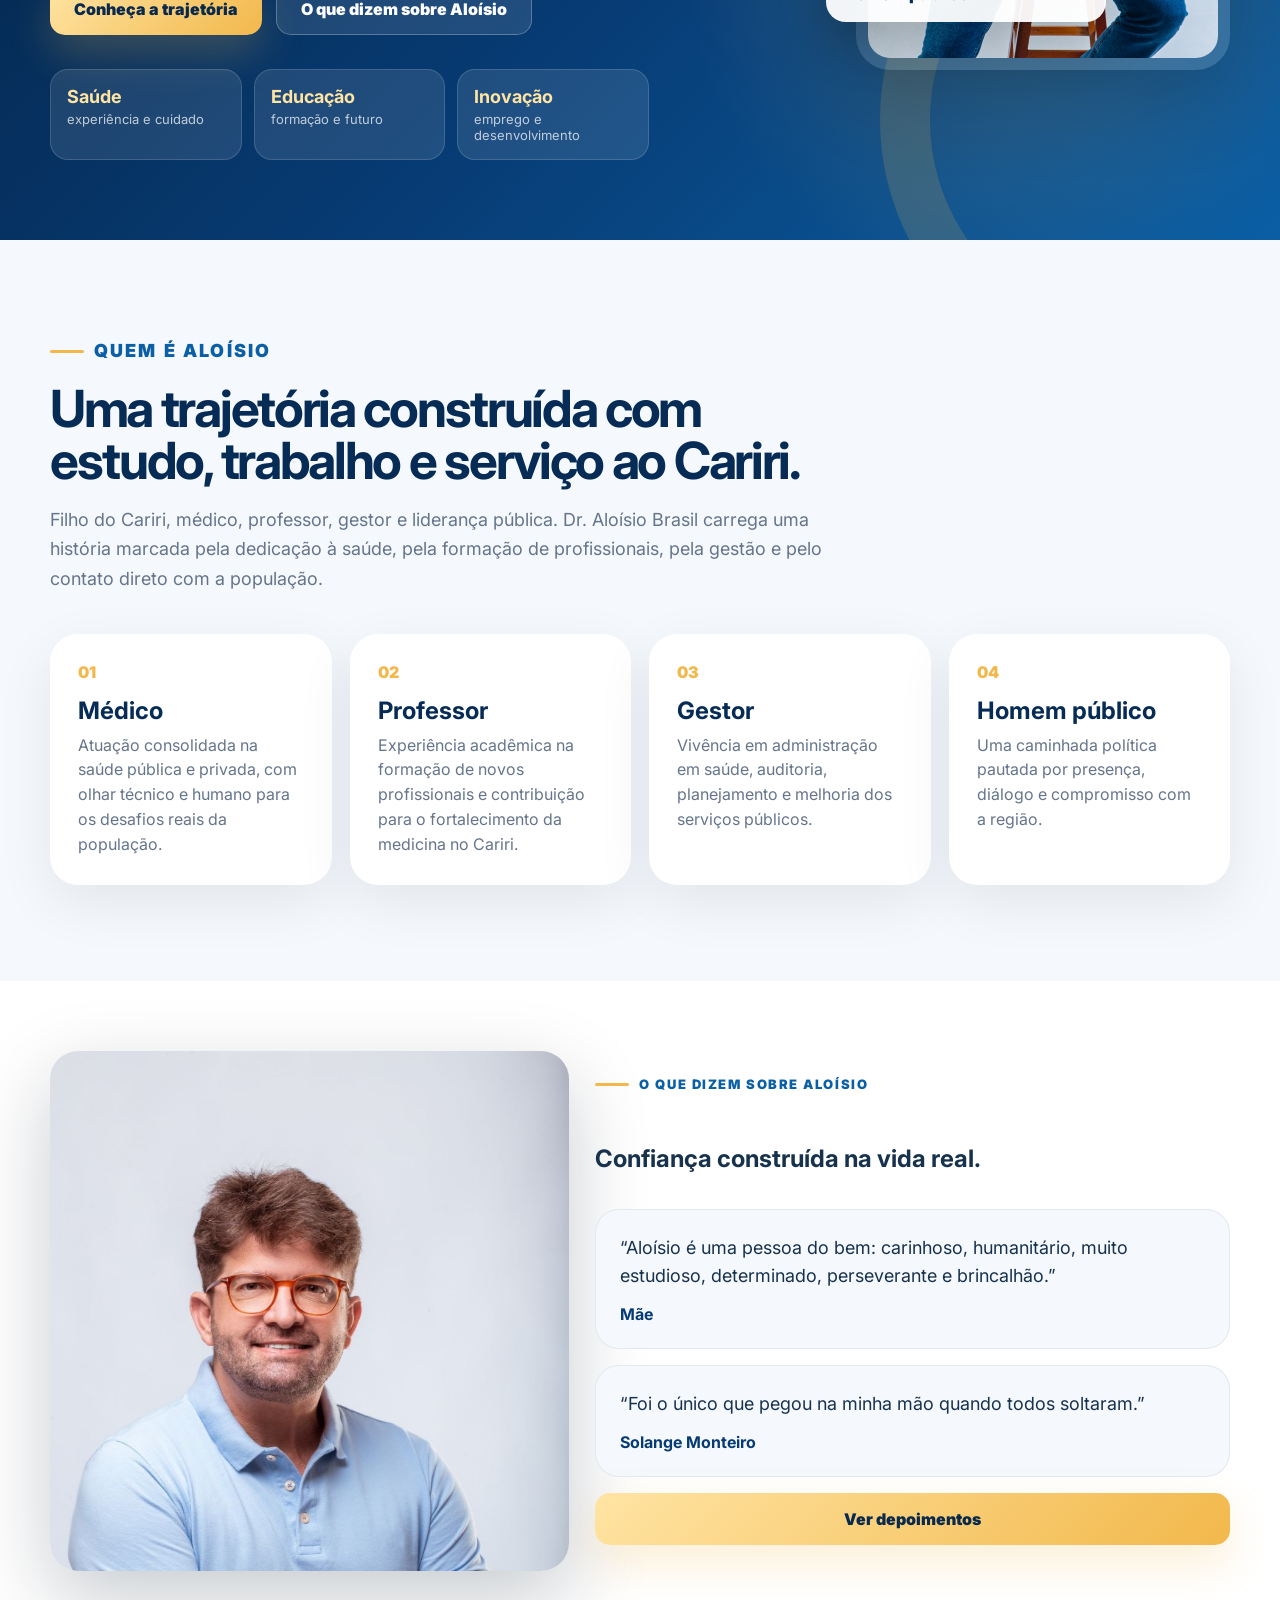
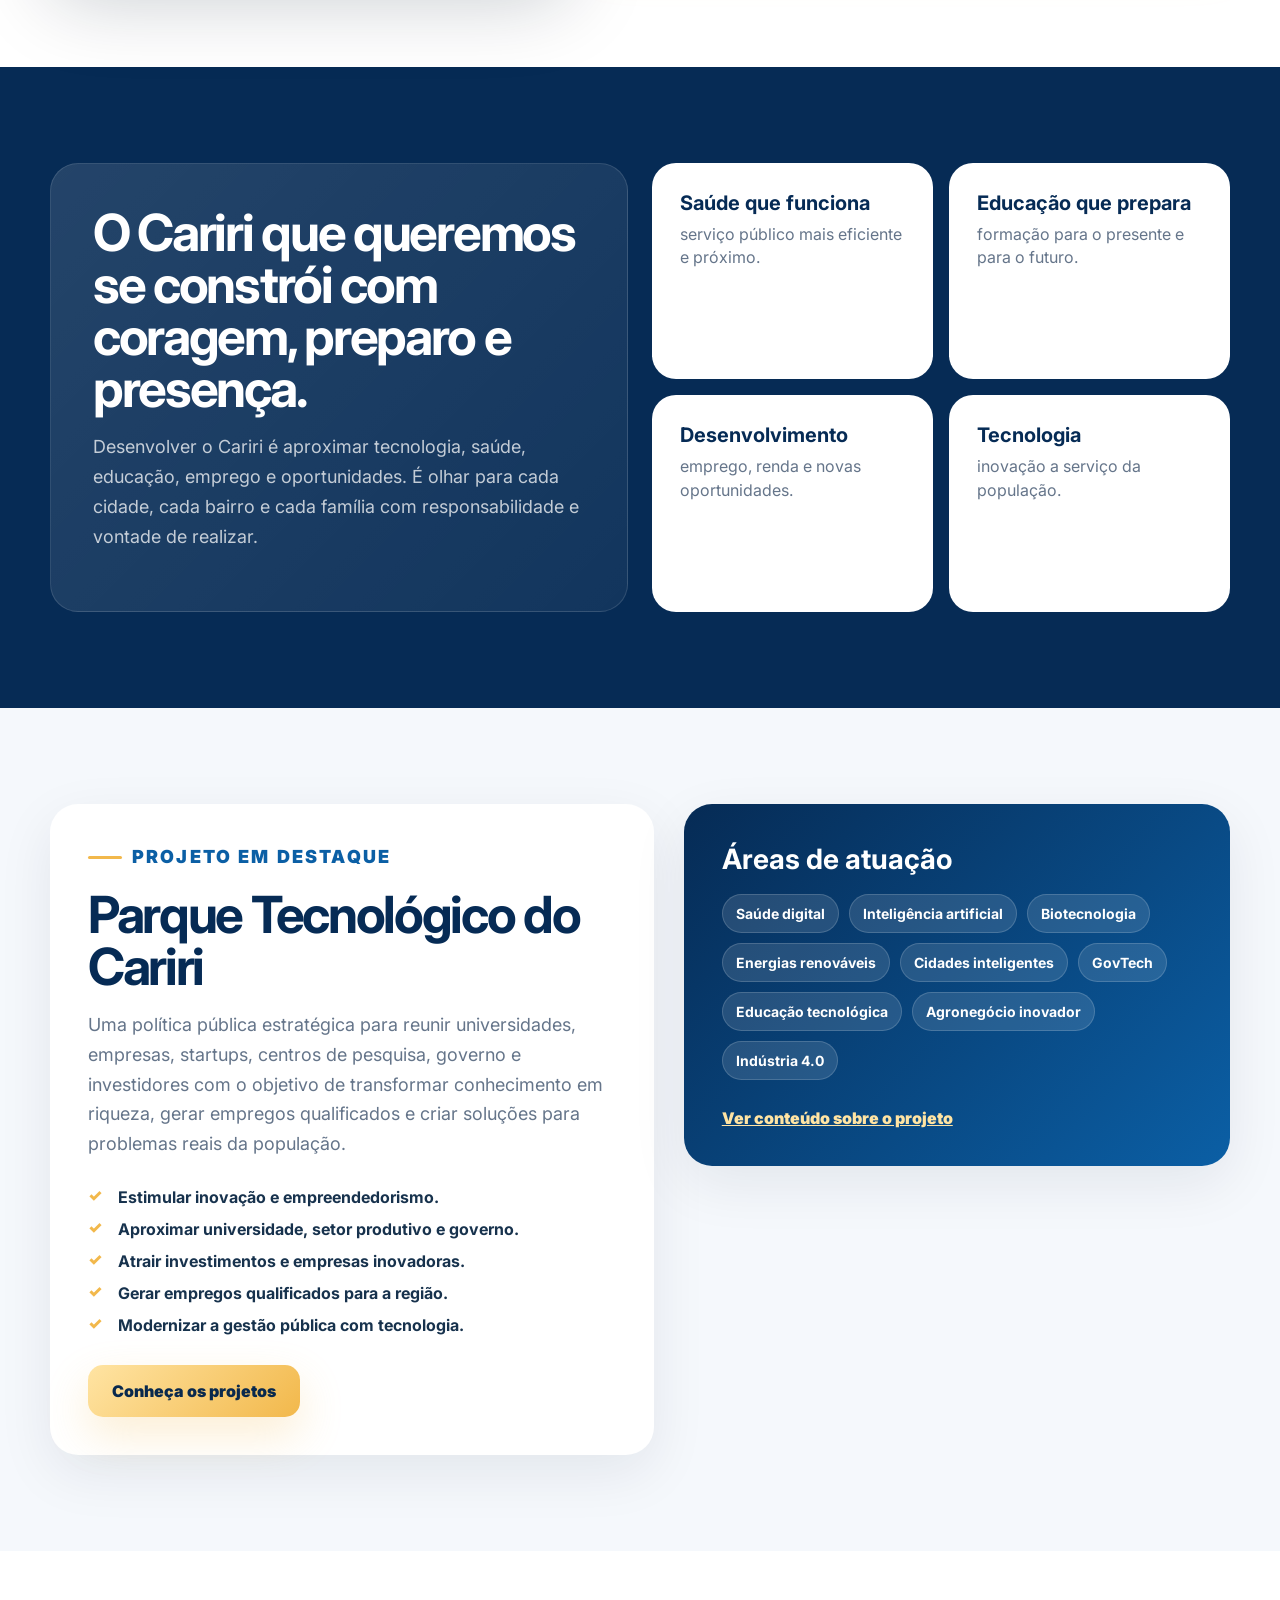
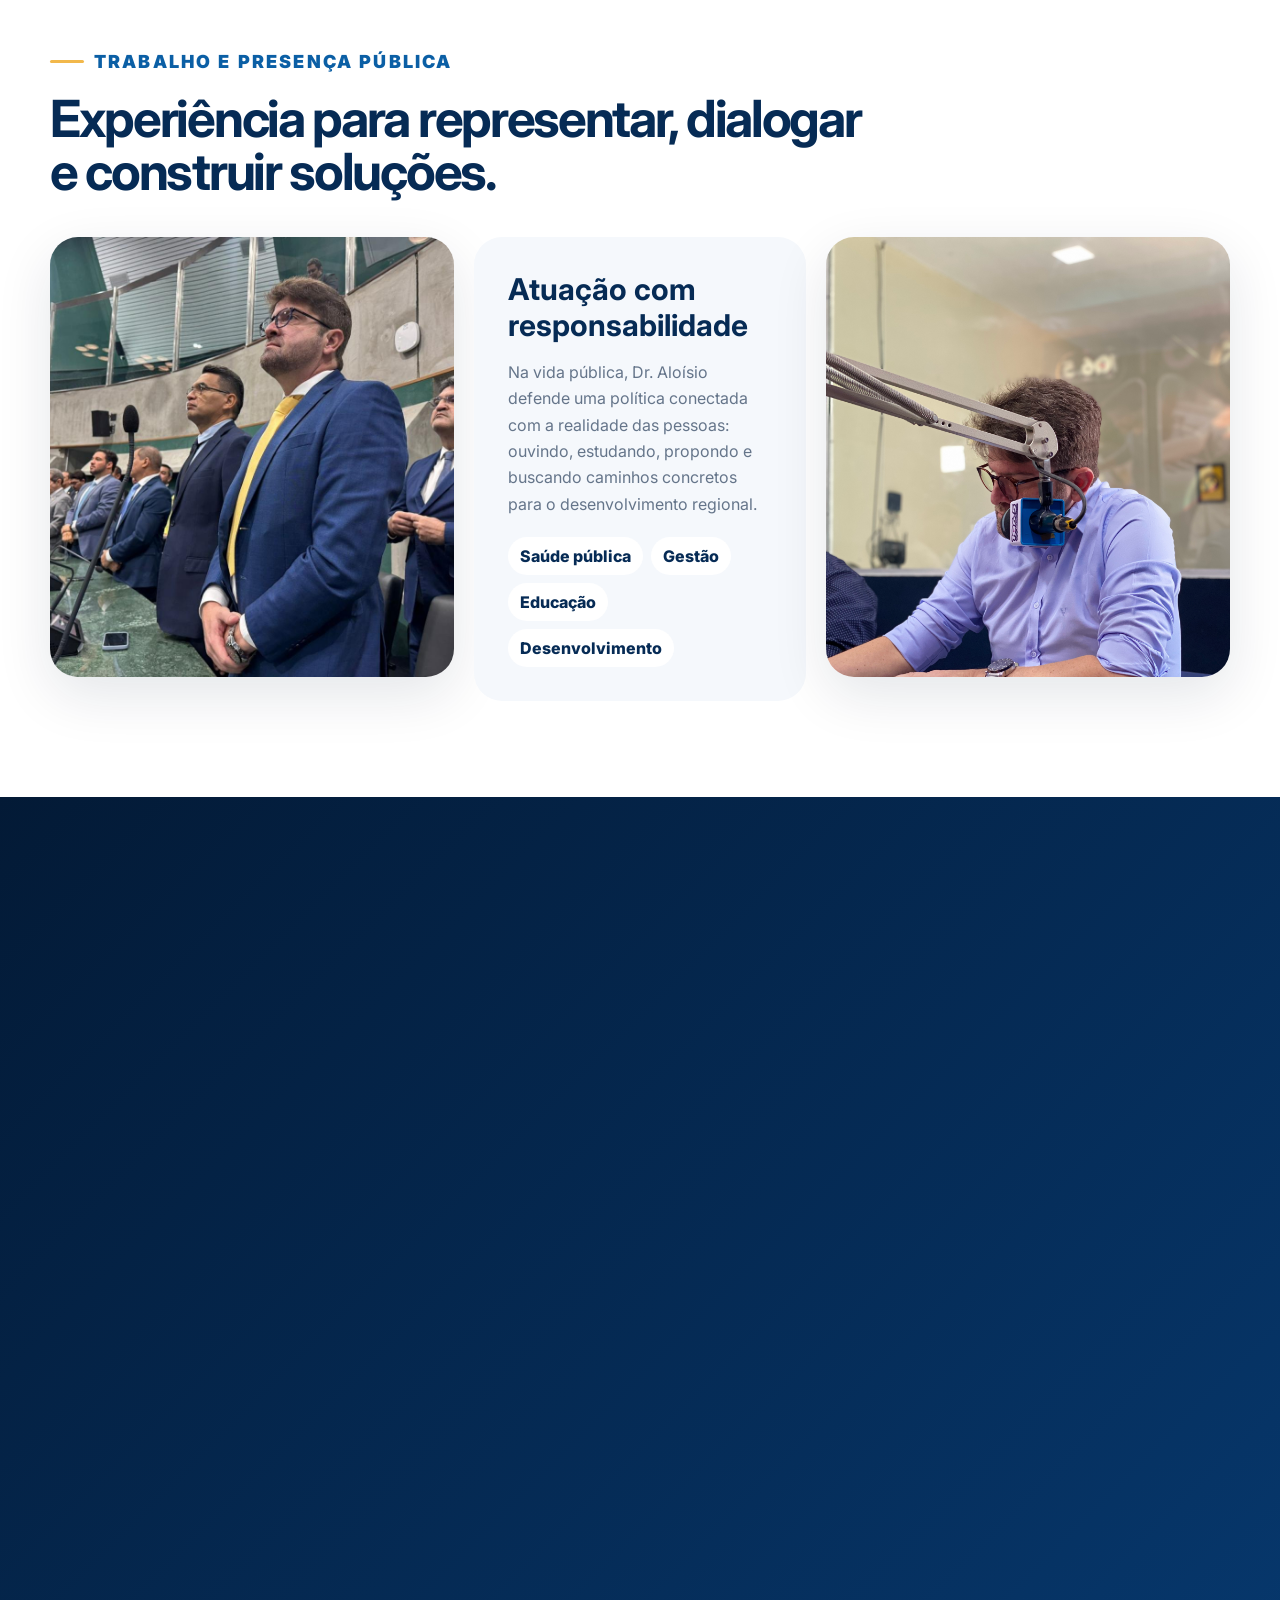
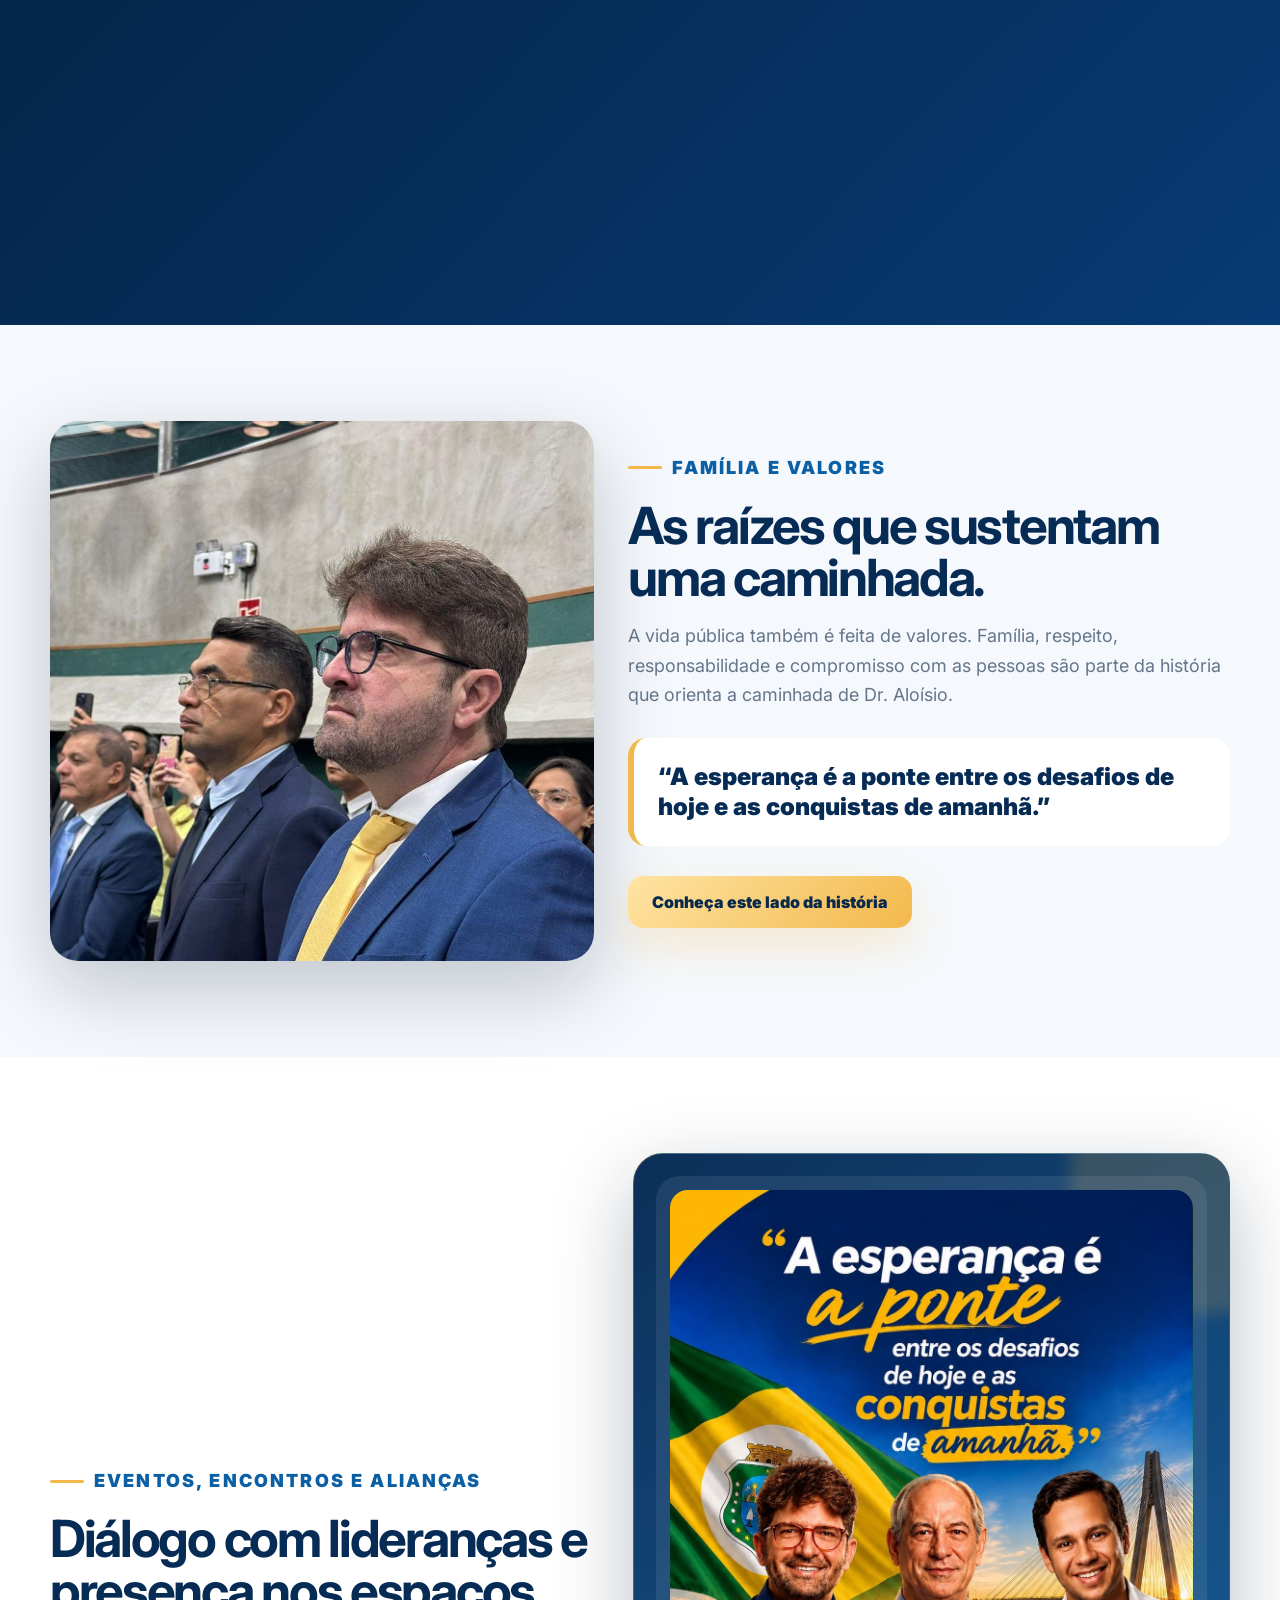
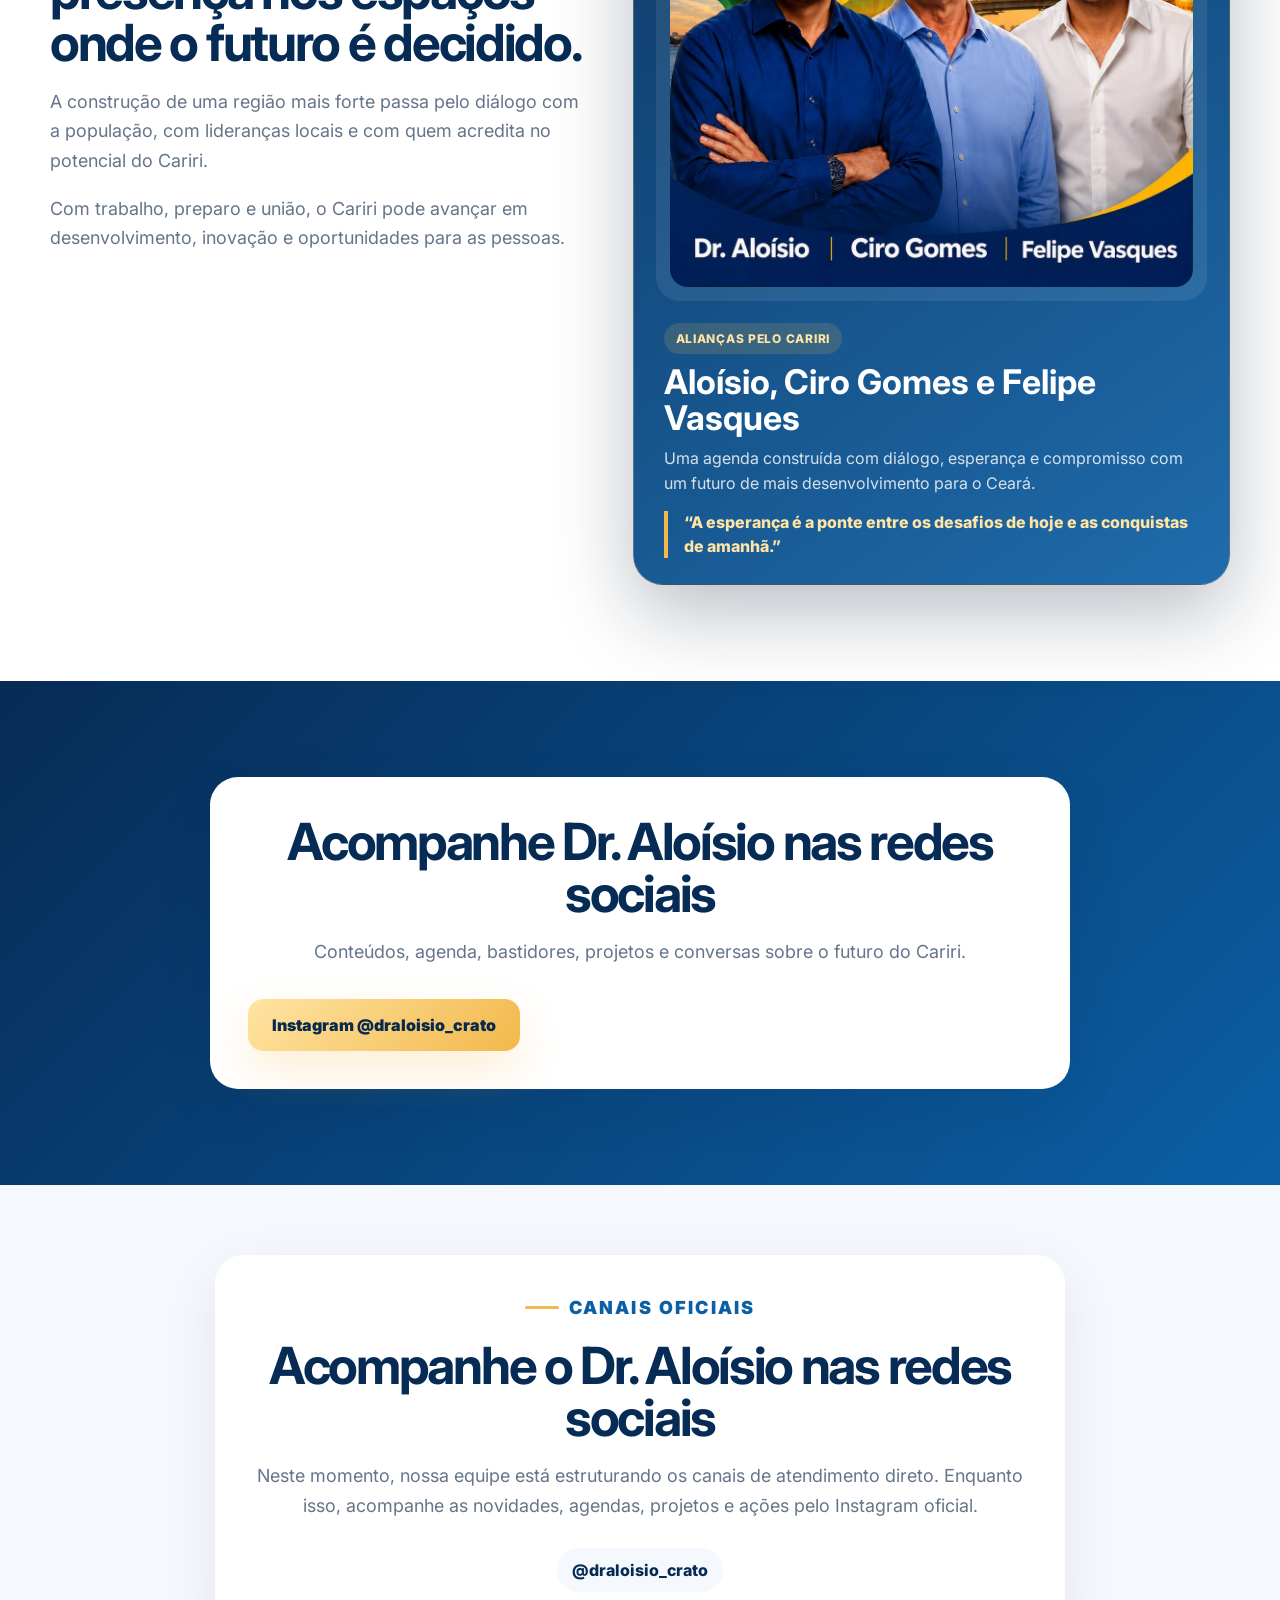
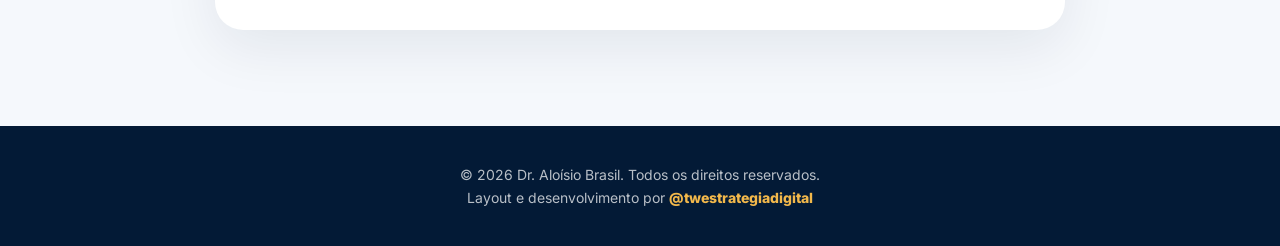
==== commit e7445421: "Integrate Google Analytics and update site details Added Google Analytics tracking and updated site " ====
--- a/index.html
+++ b/index.html
@@ -1,336 +1,527 @@
 <!DOCTYPE html>
 <html lang="pt-BR">
 <head>
+  <!-- Google tag (gtag.js) -->
+  <script async src="https://www.googletagmanager.com/gtag/js?id=AW-17081065596"></script>
+  <script>
+    window.dataLayer = window.dataLayer || [];
+    function gtag(){dataLayer.push(arguments);}
+    gtag('js', new Date());
+
+    gtag('config', 'AW-17081065596');
+  </script>
+
+  <!-- Event snippet for Compra conversion page -->
+  <script>
+    gtag('event', 'conversion', {
+        'send_to': 'AW-17081065596/6S1rCL2P99EaEPzA8dA_',
+        'value': 1.0,
+        'currency': 'BRL',
+        'transaction_id': ''
+    });
+  </script>
+
   <meta charset="UTF-8" />
   <meta name="viewport" content="width=device-width, initial-scale=1.0" />
-  <title>Dr. Aloísio Brasil | Site em construção</title>
-  <meta name="description" content="Site oficial do Dr. Aloísio Brasil em construção. Acompanhe as novidades pelo Instagram oficial." />
-  <meta name="theme-color" content="#073B73" />
-
-  <meta property="og:title" content="Dr. Aloísio Brasil | Em breve" />
-  <meta property="og:description" content="Estamos preparando um novo canal oficial de comunicação. Enquanto isso, acompanhe pelo Instagram." />
+  <base href="/construcao/">
+  <title>Dr. Aloísio Brasil | O Cariri que nós queremos</title>
+  <meta name="description" content="Site oficial do Dr. Aloísio Brasil. Médico, professor, gestor e liderança pública do Cariri." />
+  <meta name="theme-color" content="#062B55" />
+  <meta property="og:title" content="Dr. Aloísio Brasil | O Cariri que nós queremos" />
+  <meta property="og:description" content="Site oficial do Dr. Aloísio Brasil. Médico, professor, gestor e liderança pública do Cariri." />
   <meta property="og:type" content="website" />
-  <meta property="og:url" content="https://www.draloisiocrato.com.br" />
-  <meta property="og:image" content="https://www.draloisiocrato.com.br/assets/banner.jpg" />
+  <meta property="og:url" content="https://www.draloisiocrato.com.br/construcao/" />
+  <meta property="og:image" content="https://www.draloisiocrato.com.br/construcao/assets/hero-candidatura.jpg" />
+  <link rel="icon" href="assets/favicon.svg" type="image/svg+xml" />
+  <link rel="preconnect" href="https://fonts.googleapis.com">
+  <link rel="preconnect" href="https://fonts.gstatic.com" crossorigin>
+  <link href="https://fonts.googleapis.com/css2?family=Inter:wght@400;500;600;700;800;900&display=swap" rel="stylesheet">
+  <link rel="stylesheet" href="style.css" />
+
 
   <style>
-    :root {
-      --blue-900: #062B55;
-      --blue-800: #073B73;
-      --blue-700: #0B5FA5;
-      --blue-500: #1787D5;
-      --gold: #F2B84B;
-      --gold-soft: #FFE4A3;
-      --white: #FFFFFF;
-      --text: #17324D;
-      --muted: #65758A;
-      --shadow: 0 28px 80px rgba(2, 21, 43, 0.28);
-    }
-
-    * { box-sizing: border-box; }
-
-    body {
+    /* Ajuste especial para o card de alianças - imagem ciro2 sem cortes */
+    .support {
+      gap: 42px;
+      align-items: center;
+    }
+
+    .support-card {
+      background: linear-gradient(145deg, rgba(6, 43, 85, 0.98), rgba(11, 95, 165, 0.92));
+      border: 1px solid rgba(242, 184, 75, 0.25);
+      border-radius: 30px;
+      padding: 22px;
+      box-shadow: 0 28px 80px rgba(2, 21, 43, 0.28);
+      overflow: hidden;
+      position: relative;
+    }
+
+    .support-card::before {
+      content: "";
+      position: absolute;
+      inset: -120px -120px auto auto;
+      width: 280px;
+      height: 280px;
+      border-radius: 999px;
+      background: rgba(242, 184, 75, 0.18);
+      filter: blur(8px);
+      pointer-events: none;
+    }
+
+    .support-card-image {
+      background: rgba(255, 255, 255, 0.08);
+      border-radius: 24px;
+      padding: 14px;
+      display: flex;
+      align-items: center;
+      justify-content: center;
+      overflow: hidden;
+      position: relative;
+      z-index: 1;
+    }
+
+    .support-card-image img {
+      width: 100%;
+      max-width: 560px;
+      height: auto;
+      display: block;
+      object-fit: contain;
+      object-position: center;
+      border-radius: 18px;
+    }
+
+    .support-card-content {
+      position: relative;
+      z-index: 1;
+      padding: 22px 8px 4px;
+      color: #ffffff;
+    }
+
+    .support-card-content span {
+      display: inline-flex;
+      margin-bottom: 10px;
+      padding: 8px 12px;
+      border-radius: 999px;
+      background: rgba(242, 184, 75, 0.16);
+      color: #FFE4A3;
+      font-size: 12px;
+      font-weight: 800;
+      text-transform: uppercase;
+      letter-spacing: 0.06em;
+    }
+
+    .support-card-content h3 {
+      margin: 0 0 10px;
+      font-size: clamp(24px, 3vw, 34px);
+      line-height: 1.05;
+    }
+
+    .support-card-content p {
+      margin: 0 0 16px;
+      color: rgba(255, 255, 255, 0.82);
+      line-height: 1.55;
+    }
+
+    .support-card-content blockquote {
       margin: 0;
-      min-height: 100vh;
-      font-family: Arial, Helvetica, sans-serif;
-      color: var(--white);
+      padding-left: 16px;
+      border-left: 4px solid #F2B84B;
+      color: #FFE4A3;
+      font-weight: 800;
+      line-height: 1.45;
+    }
+
+    @media (max-width: 720px) {
+      .support-card {
+        padding: 14px;
+        border-radius: 24px;
+      }
+
+      .support-card-image {
+        padding: 8px;
+      }
+
+      .support-card-content {
+        padding: 18px 4px 4px;
+      }
+    }
+  </style>
+
+
+  <style>
+    /* Nova primeira dobra — candidatura oficial */
+    .campaign-launch {
+      position: relative;
+      min-height: 760px;
+      display: grid;
+      grid-template-columns: minmax(0, 1.02fr) minmax(380px, 0.78fr);
+      align-items: center;
+      gap: clamp(36px, 6vw, 88px);
+      padding: 150px max(6vw, 28px) 80px;
+      overflow: hidden;
       background:
-        radial-gradient(circle at 15% 20%, rgba(23, 135, 213, 0.35), transparent 32%),
-        linear-gradient(135deg, #031A36 0%, #073B73 48%, #0B5FA5 100%);
-      overflow-x: hidden;
-    }
-
-    body::before {
+        radial-gradient(circle at 78% 24%, rgba(242, 184, 75, 0.22), transparent 32%),
+        radial-gradient(circle at 12% 76%, rgba(27, 106, 174, 0.35), transparent 34%),
+        linear-gradient(135deg, #031d3c 0%, #062b55 54%, #0b4f8a 100%);
+      color: #ffffff;
+    }
+
+    .campaign-launch::before {
       content: "";
-      position: fixed;
+      position: absolute;
       inset: 0;
-      background-image: url('assets/banner.jpg');
-      background-size: cover;
-      background-position: center;
-      opacity: 0.12;
-      filter: saturate(1.15) contrast(1.05);
-      z-index: -2;
-    }
-
-    body::after {
+      background:
+        linear-gradient(120deg, transparent 0 58%, rgba(255,255,255,0.055) 58% 59%, transparent 59%),
+        repeating-linear-gradient(90deg, rgba(255,255,255,0.025) 0 1px, transparent 1px 82px);
+      pointer-events: none;
+    }
+
+    .campaign-launch::after {
       content: "";
-      position: fixed;
-      inset: 0;
-      background: linear-gradient(90deg, rgba(3, 26, 54, 0.96), rgba(7, 59, 115, 0.82), rgba(3, 26, 54, 0.56));
-      z-index: -1;
-    }
-
-    .page {
-      width: min(1180px, calc(100% - 40px));
-      min-height: 100vh;
-      margin: 0 auto;
-      display: grid;
-      grid-template-columns: 1.05fr 0.95fr;
-      gap: 56px;
-      align-items: center;
-      padding: 52px 0;
-    }
-
-    .badge {
+      position: absolute;
+      left: -6%;
+      right: -6%;
+      bottom: -92px;
+      height: 170px;
+      background: #ffffff;
+      border-radius: 50% 50% 0 0 / 100% 100% 0 0;
+      pointer-events: none;
+    }
+
+    .campaign-launch-copy,
+    .campaign-launch-visual {
+      position: relative;
+      z-index: 2;
+    }
+
+    .candidate-badge {
       display: inline-flex;
       align-items: center;
       gap: 10px;
       padding: 10px 16px;
-      border: 1px solid rgba(255, 255, 255, 0.22);
+      margin-bottom: 24px;
+      border: 1px solid rgba(242, 184, 75, 0.52);
       border-radius: 999px;
-      background: rgba(255, 255, 255, 0.1);
-      backdrop-filter: blur(12px);
-      font-size: 14px;
-      letter-spacing: 0.04em;
+      background: rgba(242, 184, 75, 0.12);
+      color: #ffe29a;
+      font-size: 13px;
+      font-weight: 900;
+      letter-spacing: 0.08em;
       text-transform: uppercase;
-      font-weight: 700;
-    }
-
-    .badge span {
+    }
+
+    .candidate-badge::before {
+      content: "";
       width: 9px;
       height: 9px;
       border-radius: 999px;
-      background: var(--gold);
-      box-shadow: 0 0 0 7px rgba(242, 184, 75, 0.18);
-    }
-
-    h1 {
-      margin: 28px 0 18px;
-      font-size: clamp(42px, 6vw, 84px);
+      background: #f2b84b;
+      box-shadow: 0 0 0 7px rgba(242, 184, 75, 0.14);
+    }
+
+    .campaign-launch h1 {
+      max-width: 760px;
+      margin: 0 0 18px;
+      font-size: clamp(50px, 6.8vw, 96px);
       line-height: 0.94;
       letter-spacing: -0.055em;
-    }
-
-    .name {
+      color: #ffffff;
+    }
+
+    .campaign-launch h1 span {
       display: block;
-      color: var(--gold-soft);
-      text-shadow: 0 10px 30px rgba(0,0,0,0.22);
-    }
-
-    .subtitle {
-      max-width: 640px;
-      margin: 0 0 30px;
-      color: rgba(255,255,255,0.84);
-      font-size: clamp(18px, 2.2vw, 24px);
-      line-height: 1.45;
-    }
-
-    .actions {
+      color: #f2b84b;
+    }
+
+    .campaign-slogan {
+      max-width: 680px;
+      margin: 0 0 25px;
+      color: #ffffff;
+      font-size: clamp(23px, 2.5vw, 36px);
+      line-height: 1.14;
+      font-weight: 800;
+    }
+
+    .campaign-text {
+      max-width: 710px;
+      margin: 0 0 32px;
+      color: rgba(255,255,255,0.82);
+      font-size: 18px;
+      line-height: 1.75;
+    }
+
+    .campaign-actions {
       display: flex;
       flex-wrap: wrap;
       gap: 14px;
-      margin: 34px 0 30px;
-    }
-
-    .button {
-      display: inline-flex;
+    }
+
+    .campaign-actions .btn-secondary {
+      color: #ffffff;
+      border-color: rgba(255,255,255,0.32);
+      background: rgba(255,255,255,0.08);
+    }
+
+    .campaign-actions .btn-secondary:hover {
+      background: rgba(255,255,255,0.16);
+    }
+
+    .campaign-launch-visual {
+      display: flex;
+      justify-content: center;
       align-items: center;
-      justify-content: center;
-      min-height: 52px;
-      padding: 0 24px;
-      border-radius: 14px;
-      text-decoration: none;
+    }
+
+    .campaign-poster-frame {
+      width: min(100%, 560px);
+      padding: 12px;
+      border-radius: 34px;
+      background: linear-gradient(145deg, rgba(255,255,255,0.20), rgba(242,184,75,0.22));
+      border: 1px solid rgba(255,255,255,0.22);
+      box-shadow: 0 35px 95px rgba(0,0,0,0.34);
+      transform: rotate(1.2deg);
+    }
+
+    .campaign-poster-frame img {
+      width: 100%;
+      height: auto;
+      display: block;
+      border-radius: 25px;
+      object-fit: contain;
+      object-position: center;
+    }
+
+    .campaign-seal {
+      position: absolute;
+      left: -24px;
+      bottom: 42px;
+      max-width: 240px;
+      padding: 16px 18px;
+      border-radius: 18px;
+      background: #ffffff;
+      color: #062b55;
+      box-shadow: 0 18px 52px rgba(0,0,0,0.25);
+      font-size: 14px;
       font-weight: 800;
-      transition: transform 0.2s ease, box-shadow 0.2s ease, background 0.2s ease;
-    }
-
-    .button:hover { transform: translateY(-2px); }
-
-    .primary {
-      color: #09294D;
-      background: linear-gradient(135deg, #FFE4A3, #F2B84B);
-      box-shadow: 0 16px 42px rgba(242, 184, 75, 0.22);
-    }
-
-    .secondary {
-      color: var(--white);
-      border: 1px solid rgba(255,255,255,0.24);
-      background: rgba(255,255,255,0.1);
-    }
-
-    .contact {
-      display: grid;
-      gap: 8px;
-      color: rgba(255,255,255,0.8);
-      font-size: 15px;
-    }
-
-    .contact a {
-      color: var(--white);
-      text-decoration: none;
-      font-weight: 700;
-    }
-
-    .visual {
-      position: relative;
-      min-height: 640px;
-      display: flex;
-      align-items: center;
-      justify-content: center;
-    }
-
-    .photo-card {
-      position: relative;
-      width: min(440px, 100%);
-      border-radius: 32px;
-      padding: 12px;
-      background: linear-gradient(145deg, rgba(255,255,255,0.34), rgba(255,255,255,0.08));
-      box-shadow: var(--shadow);
-      backdrop-filter: blur(16px);
-      overflow: hidden;
-    }
-
-    .photo-card::before {
-      content: "";
-      position: absolute;
-      inset: auto -70px -110px auto;
-      width: 260px;
-      height: 260px;
-      border-radius: 999px;
-      background: rgba(242,184,75,0.28);
-      filter: blur(10px);
-    }
-
-    .photo-card img {
+      line-height: 1.35;
+    }
+
+    .campaign-seal strong {
       display: block;
-      width: 100%;
-      border-radius: 24px;
-      object-fit: cover;
-      aspect-ratio: 4 / 5;
-      object-position: center top;
-      position: relative;
-      z-index: 1;
-    }
-
-    .floating-box {
-      position: absolute;
-      left: 0;
-      bottom: 58px;
-      max-width: 330px;
-      padding: 20px;
-      border-radius: 22px;
-      background: rgba(255,255,255,0.94);
-      color: var(--text);
-      box-shadow: 0 20px 55px rgba(0,0,0,0.25);
-      z-index: 3;
-    }
-
-    .floating-box strong {
-      display: block;
-      color: var(--blue-800);
-      font-size: 18px;
-      margin-bottom: 6px;
-    }
-
-    .floating-box p {
-      margin: 0;
-      color: var(--muted);
-      line-height: 1.45;
-      font-size: 14px;
-    }
-
-    .ribbon {
-      position: absolute;
-      right: -38px;
-      top: 72px;
-      width: 180px;
-      height: 180px;
-      border-radius: 50%;
-      border: 18px solid rgba(242, 184, 75, 0.18);
-      z-index: 0;
-    }
-
-    .footer {
-      position: fixed;
-      right: 24px;
-      bottom: 20px;
-      color: rgba(255,255,255,0.62);
-      font-size: 13px;
-    }
-
-    @media (max-width: 920px) {
-      .page {
+      margin-top: 4px;
+      color: #d99b19;
+      font-size: 17px;
+    }
+
+    @media (max-width: 980px) {
+      .campaign-launch {
         grid-template-columns: 1fr;
-        gap: 30px;
-        padding: 38px 0 70px;
-      }
-
-      .visual { min-height: auto; }
-
-      .photo-card { width: min(360px, 100%); }
-
-      .floating-box {
-        position: relative;
-        left: auto;
-        bottom: auto;
-        margin-top: -26px;
-        width: min(330px, 92%);
-      }
-
-      .footer {
+        padding-top: 132px;
+        text-align: center;
+      }
+
+      .campaign-launch-copy {
+        display: flex;
+        flex-direction: column;
+        align-items: center;
+      }
+
+      .campaign-actions {
+        justify-content: center;
+      }
+
+      .campaign-launch-visual {
+        margin-top: 6px;
+      }
+    }
+
+    @media (max-width: 620px) {
+      .campaign-launch {
+        min-height: auto;
+        padding: 116px 20px 105px;
+      }
+
+      .campaign-launch h1 {
+        font-size: clamp(45px, 15vw, 66px);
+      }
+
+      .campaign-text {
+        font-size: 16px;
+        line-height: 1.65;
+      }
+
+      .campaign-poster-frame {
+        padding: 8px;
+        border-radius: 25px;
+        transform: none;
+      }
+
+      .campaign-poster-frame img {
+        border-radius: 19px;
+      }
+
+      .campaign-seal {
         position: static;
-        width: min(1180px, calc(100% - 40px));
-        margin: -40px auto 24px;
-      }
-    }
-
-    @media (max-width: 520px) {
-      .page { width: min(100% - 28px, 1180px); }
-      .actions { flex-direction: column; }
-      .button { width: 100%; }
-      h1 { letter-spacing: -0.045em; }
+        max-width: none;
+        margin-top: 12px;
+        text-align: left;
+      }
     }
   </style>
+
 </head>
 <body>
-  <main class="page">
-    <section class="content" aria-label="Site em construção">
-      <div class="badge"><span></span> Site oficial em construção</div>
-
-      <h1>
-        Em breve,<br />
-        <span class="name">Dr. Aloísio Brasil</span>
-      </h1>
-
-      <p class="subtitle">
-        Estamos preparando um novo canal oficial para reunir trajetória, propostas, agenda e conteúdos da campanha em um só lugar.
-      </p>
-
-      <div class="actions">
-        <a class="button primary" href="https://www.instagram.com/draloisio_crato" target="_blank" rel="noopener noreferrer">Acompanhe no Instagram</a>
-        <a class="button secondary" href="mailto:contato@draloisiocrato.com.br">contato@draloisiocrato.com.br</a>
-      </div>
-
-      <div class="contact">
-        <div>Domínio oficial: <a href="https://www.draloisiocrato.com.br">www.draloisiocrato.com.br</a></div>
-        <div>Instagram: <a href="https://www.instagram.com/draloisio_crato" target="_blank" rel="noopener noreferrer">@draloisio_crato</a></div>
-      </div>
-    </section>
-
-    <section class="visual" aria-label="Dr. Aloísio Brasil">
-      <div class="ribbon" aria-hidden="true"></div>
-      <div class="photo-card">
-        <img src="assets/portrait.jpg" alt="Dr. Aloísio Brasil" />
-      </div>
-      <div class="floating-box">
-        <strong>Saúde, educação e compromisso público.</strong>
-        <p>Uma trajetória construída com trabalho, experiência e dedicação ao Cariri.</p>
-      </div>
-    </section>
+  <header class="site-header" id="topo">
+    <a href="/construcao/#inicio" class="brand" aria-label="Dr. Aloísio Brasil">
+      <span class="brand-mark">AB</span>
+      <span class="brand-text">Dr. Aloísio <strong>Brasil</strong></span>
+    </a>
+    <button class="menu-toggle" aria-label="Abrir menu" aria-expanded="false">☰</button>
+    <nav class="nav-menu" aria-label="Menu principal">
+      <a href="/construcao/#quem-sou">Quem Sou</a>
+      <a href="projetos/">Projetos</a>
+      <a href="/construcao/#trabalho">Trabalho</a>
+      <a href="depoimentos/">O que dizem</a>
+      <a href="gente/">Gente da Gente</a>
+      <a href="familia/">Família</a>
+      <a href="/construcao/#eventos">Eventos</a>
+      <a href="/construcao/#redes">Redes Sociais</a>
+      <!-- WhatsApp temporariamente removido até definição da equipe de atendimento -->
+    </nav>
+  </header>
+  <main>
+
+    <section class="campaign-launch" id="inicio">
+      <div class="campaign-launch-copy reveal">
+        <span class="candidate-badge">Candidato a Deputado Federal</span>
+
+        <h1>Dr. Aloísio <span>Brasil</span></h1>
+
+        <p class="campaign-slogan">Do Cariri para todo o Ceará.</p>
+
+        <p class="campaign-text">
+          Carrego comigo o orgulho de ser cearense e a força de um povo que nunca desiste.
+          É com coragem, compromisso e vontade de fazer mais que sigo nessa caminhada como
+          candidato a Deputado Federal. Quero ser uma voz firme pelo Cariri e por todo o Ceará,
+          defendendo quem trabalha, quem sonha e quem acredita que podemos construir um futuro melhor.
+        </p>
+
+        <div class="campaign-actions">
+          <a class="btn btn-primary" href="#quem-sou">Conheça minha trajetória</a>
+          <a class="btn btn-secondary" href="projetos/">Conheça nossos projetos</a>
+        </div>
+      </div>
+
+      <div class="campaign-launch-visual reveal">
+        <div class="campaign-poster-frame">
+          <img
+            src="assets/hero-candidatura.jpg?v=20260727"
+            alt="Dr. Aloísio Brasil, candidato a Deputado Federal"
+          />
+        </div>
+
+        <div class="campaign-seal">
+          Coragem, compromisso e vontade de fazer mais.
+          <strong>Do Cariri para todo o Ceará.</strong>
+        </div>
+      </div>
+    </section>
+
+    <section class="hero" id="visao">
+      <div class="hero-bg" aria-hidden="true"></div>
+      <div class="hero-content reveal">
+        <p class="eyebrow">O Cariri que nós queremos</p>
+        <h1>O futuro do Cariri começa com trabalho, inovação e compromisso com as pessoas.</h1>
+        <p class="hero-subtitle">Dr. Aloísio Brasil une experiência na saúde, na educação, na gestão pública e na vida real de quem conhece de perto os desafios do nosso povo.</p>
+        <div class="hero-actions">
+          <a class="btn btn-primary" href="#quem-sou">Conheça a trajetória</a>
+          <a class="btn btn-secondary" href="depoimentos/">O que dizem sobre Aloísio</a>
+        </div>
+        <div class="hero-stats" aria-label="Pilares de atuação">
+          <div><strong>Saúde</strong><span>experiência e cuidado</span></div>
+          <div><strong>Educação</strong><span>formação e futuro</span></div>
+          <div><strong>Inovação</strong><span>emprego e desenvolvimento</span></div>
+        </div>
+      </div>
+      <div class="hero-photo reveal">
+        <img src="assets/hero.jpg" alt="Dr. Aloísio Brasil" />
+        <div class="photo-seal">Médico, professor, gestor e homem público</div>
+      </div>
+    </section>
+
+    <section class="section about" id="quem-sou">
+      <div class="section-heading reveal">
+        <p class="eyebrow dark">Quem é Aloísio</p>
+        <h2>Uma trajetória construída com estudo, trabalho e serviço ao Cariri.</h2>
+        <p>Filho do Cariri, médico, professor, gestor e liderança pública. Dr. Aloísio Brasil carrega uma história marcada pela dedicação à saúde, pela formação de profissionais, pela gestão e pelo contato direto com a população.</p>
+      </div>
+      <div class="about-grid">
+        <article class="about-card reveal"><span>01</span><h3>Médico</h3><p>Atuação consolidada na saúde pública e privada, com olhar técnico e humano para os desafios reais da população.</p></article>
+        <article class="about-card reveal"><span>02</span><h3>Professor</h3><p>Experiência acadêmica na formação de novos profissionais e contribuição para o fortalecimento da medicina no Cariri.</p></article>
+        <article class="about-card reveal"><span>03</span><h3>Gestor</h3><p>Vivência em administração em saúde, auditoria, planejamento e melhoria dos serviços públicos.</p></article>
+        <article class="about-card reveal"><span>04</span><h3>Homem público</h3><p>Uma caminhada política pautada por presença, diálogo e compromisso com a região.</p></article>
+      </div>
+    </section>
+
+    <section class="section testimonial-strip" id="depoimentos-preview">
+      <div class="testimonial-preview">
+        <div class="testimonial-photo reveal"><img src="assets/portrait-polo.jpg" alt="Dr. Aloísio Brasil" /></div>
+        <div class="quote-stack reveal">
+          <p class="eyebrow dark">O que dizem sobre Aloísio</p>
+          <h2>Confiança construída na vida real.</h2>
+          <div class="quote-card"><p>“Aloísio é uma pessoa do bem: carinhoso, humanitário, muito estudioso, determinado, perseverante e brincalhão.”</p><strong>Mãe</strong></div>
+          <div class="quote-card"><p>“Foi o único que pegou na minha mão quando todos soltaram.”</p><strong>Solange Monteiro</strong></div>
+          <a class="btn btn-primary" href="depoimentos/">Ver depoimentos</a>
+        </div>
+      </div>
+    </section>
+
+    <section class="section vision" id="campanha">
+      <div class="vision-card reveal"><h2>O Cariri que queremos se constrói com coragem, preparo e presença.</h2><p>Desenvolver o Cariri é aproximar tecnologia, saúde, educação, emprego e oportunidades. É olhar para cada cidade, cada bairro e cada família com responsabilidade e vontade de realizar.</p></div>
+      <div class="pillars reveal"><div><strong>Saúde que funciona</strong><span>serviço público mais eficiente e próximo.</span></div><div><strong>Educação que prepara</strong><span>formação para o presente e para o futuro.</span></div><div><strong>Desenvolvimento</strong><span>emprego, renda e novas oportunidades.</span></div><div><strong>Tecnologia</strong><span>inovação a serviço da população.</span></div></div>
+    </section>
+
+    <section class="section project" id="projetos">
+      <div class="project-copy reveal"><p class="eyebrow dark">Projeto em destaque</p><h2>Parque Tecnológico do Cariri</h2><p>Uma política pública estratégica para reunir universidades, empresas, startups, centros de pesquisa, governo e investidores com o objetivo de transformar conhecimento em riqueza, gerar empregos qualificados e criar soluções para problemas reais da população.</p><ul class="check-list"><li>Estimular inovação e empreendedorismo.</li><li>Aproximar universidade, setor produtivo e governo.</li><li>Atrair investimentos e empresas inovadoras.</li><li>Gerar empregos qualificados para a região.</li><li>Modernizar a gestão pública com tecnologia.</li></ul><div class="back-line"><a class="btn btn-primary" href="projetos/">Conheça os projetos</a></div></div>
+      <div class="project-panel reveal"><h3>Áreas de atuação</h3><div class="tags"><span>Saúde digital</span><span>Inteligência artificial</span><span>Biotecnologia</span><span>Energias renováveis</span><span>Cidades inteligentes</span><span>GovTech</span><span>Educação tecnológica</span><span>Agronegócio inovador</span><span>Indústria 4.0</span></div><a class="inline-link" href="https://www.instagram.com/reel/DZIby20hRgo/" target="_blank" rel="noopener">Ver conteúdo sobre o projeto</a></div>
+    </section>
+
+    <section class="section work" id="trabalho"><div class="section-heading reveal"><p class="eyebrow dark">Trabalho e presença pública</p><h2>Experiência para representar, dialogar e construir soluções.</h2></div><div class="work-grid"><img class="reveal" src="assets/assembleia-wide.jpg" alt="Dr. Aloísio em ambiente parlamentar" /><div class="work-text reveal"><h3>Atuação com responsabilidade</h3><p>Na vida pública, Dr. Aloísio defende uma política conectada com a realidade das pessoas: ouvindo, estudando, propondo e buscando caminhos concretos para o desenvolvimento regional.</p><div class="mini-cards"><span>Saúde pública</span><span>Gestão</span><span>Educação</span><span>Desenvolvimento</span></div></div><img class="reveal" src="assets/radio-aluisio.jpg?v=20260709" alt="Dr. Aloísio em entrevista na rádio" /></div></section>
+
+    <section class="section people" id="gente"><div class="section-heading light reveal"><p class="eyebrow">Gente da Gente</p><h2>Política começa ouvindo as pessoas.</h2><p>Nenhuma transformação nasce distante da realidade. Ela começa nas ruas, nas casas, nas conversas e no respeito por quem vive o Cariri todos os dias.</p><div class="back-line"><a class="btn btn-primary" href="gente/">Ver mais registros</a></div></div><div class="gallery people-gallery"><img class="reveal tall" src="assets/gente-crianca.jpg" alt="Dr. Aloísio com criança em visita comunitária" /><img class="reveal" src="assets/gente-grupo2.jpg" style="object-position:center center;" alt="Dr. Aloísio com moradores" /><img class="reveal" src="assets/gente-dupla.jpg" alt="Dr. Aloísio com moradora" /><img class="reveal wide" src="assets/gente-selfie2.jpg" style="object-position:center center;" alt="Dr. Aloísio em encontro com populares" /></div></section>
+
+    <section class="section family" id="familia"><div class="family-image reveal"><img src="assets/familia.jpg" alt="Dr. Aloísio em momento familiar" /></div><div class="family-copy reveal"><p class="eyebrow dark">Família e valores</p><h2>As raízes que sustentam uma caminhada.</h2><p>A vida pública também é feita de valores. Família, respeito, responsabilidade e compromisso com as pessoas são parte da história que orienta a caminhada de Dr. Aloísio.</p><blockquote>“A esperança é a ponte entre os desafios de hoje e as conquistas de amanhã.”</blockquote><div class="back-line"><a class="btn btn-primary" href="familia/">Conheça este lado da história</a></div></div></section>
+
+    <section class="section support" id="eventos">
+      <div class="support-copy reveal">
+        <p class="eyebrow dark">Eventos, encontros e alianças</p>
+        <h2>Diálogo com lideranças e presença nos espaços onde o futuro é decidido.</h2>
+        <p>A construção de uma região mais forte passa pelo diálogo com a população, com lideranças locais e com quem acredita no potencial do Cariri.</p>
+        <p>Com trabalho, preparo e união, o Cariri pode avançar em desenvolvimento, inovação e oportunidades para as pessoas.</p>
+      </div>
+
+      <div class="support-card reveal">
+        <div class="support-card-image">
+          <img src="assets/ciro2.jpg" alt="Dr. Aloísio, Ciro Gomes e Felipe Vasques">
+        </div>
+        <div class="support-card-content">
+          <span>Alianças pelo Cariri</span>
+          <h3>Aloísio, Ciro Gomes e Felipe Vasques</h3>
+          <p>Uma agenda construída com diálogo, esperança e compromisso com um futuro de mais desenvolvimento para o Ceará.</p>
+          <blockquote>“A esperança é a ponte entre os desafios de hoje e as conquistas de amanhã.”</blockquote>
+        </div>
+      </div>
+    </section>
+
+    <section class="section social" id="redes"><div class="social-card reveal"><h2>Acompanhe Dr. Aloísio nas redes sociais</h2><p>Conteúdos, agenda, bastidores, projetos e conversas sobre o futuro do Cariri.</p><div class="social-actions"><a class="btn btn-primary" href="https://www.instagram.com/draloisio_crato" target="_blank" rel="noopener">Instagram @draloisio_crato</a></div></div></section>
+
+    <section class="section contact-section" id="contato"><div class="contact-box reveal"><p class="eyebrow dark">Canais oficiais</p><h2>Acompanhe o Dr. Aloísio nas redes sociais</h2><p>Neste momento, nossa equipe está estruturando os canais de atendimento direto. Enquanto isso, acompanhe as novidades, agendas, projetos e ações pelo Instagram oficial.</p><div class="contact-links"><a href="https://www.instagram.com/draloisio_crato" target="_blank" rel="noopener">@draloisio_crato</a></div></div></section>
   </main>
-
-  <div class="footer">© 2026 Dr. Aloísio Brasil. Todos os direitos reservados.</div>
-
-   <p class="credits">
-          Layout e desenvolvimento por
-          <a href="https://www.instagram.com/twestrategiadigital" 
-   target="_blank" 
-   rel="noopener noreferrer"
-   style="color: #C9A84C;">
-    @twestrategiadigital
-</a>
-      </p>
+  <footer>
+    <p>© 2026 Dr. Aloísio Brasil. Todos os direitos reservados.</p>
+    <p class="credits">Layout e desenvolvimento por <a href="https://www.instagram.com/twestrategiadigital" target="_blank" rel="noopener noreferrer">@twestrategiadigital</a></p>
   </footer>
-
+  <!-- Botão flutuante do WhatsApp temporariamente removido até ativação da equipe -->
+  <script src="script.js"></script>
 </body>
 </html>
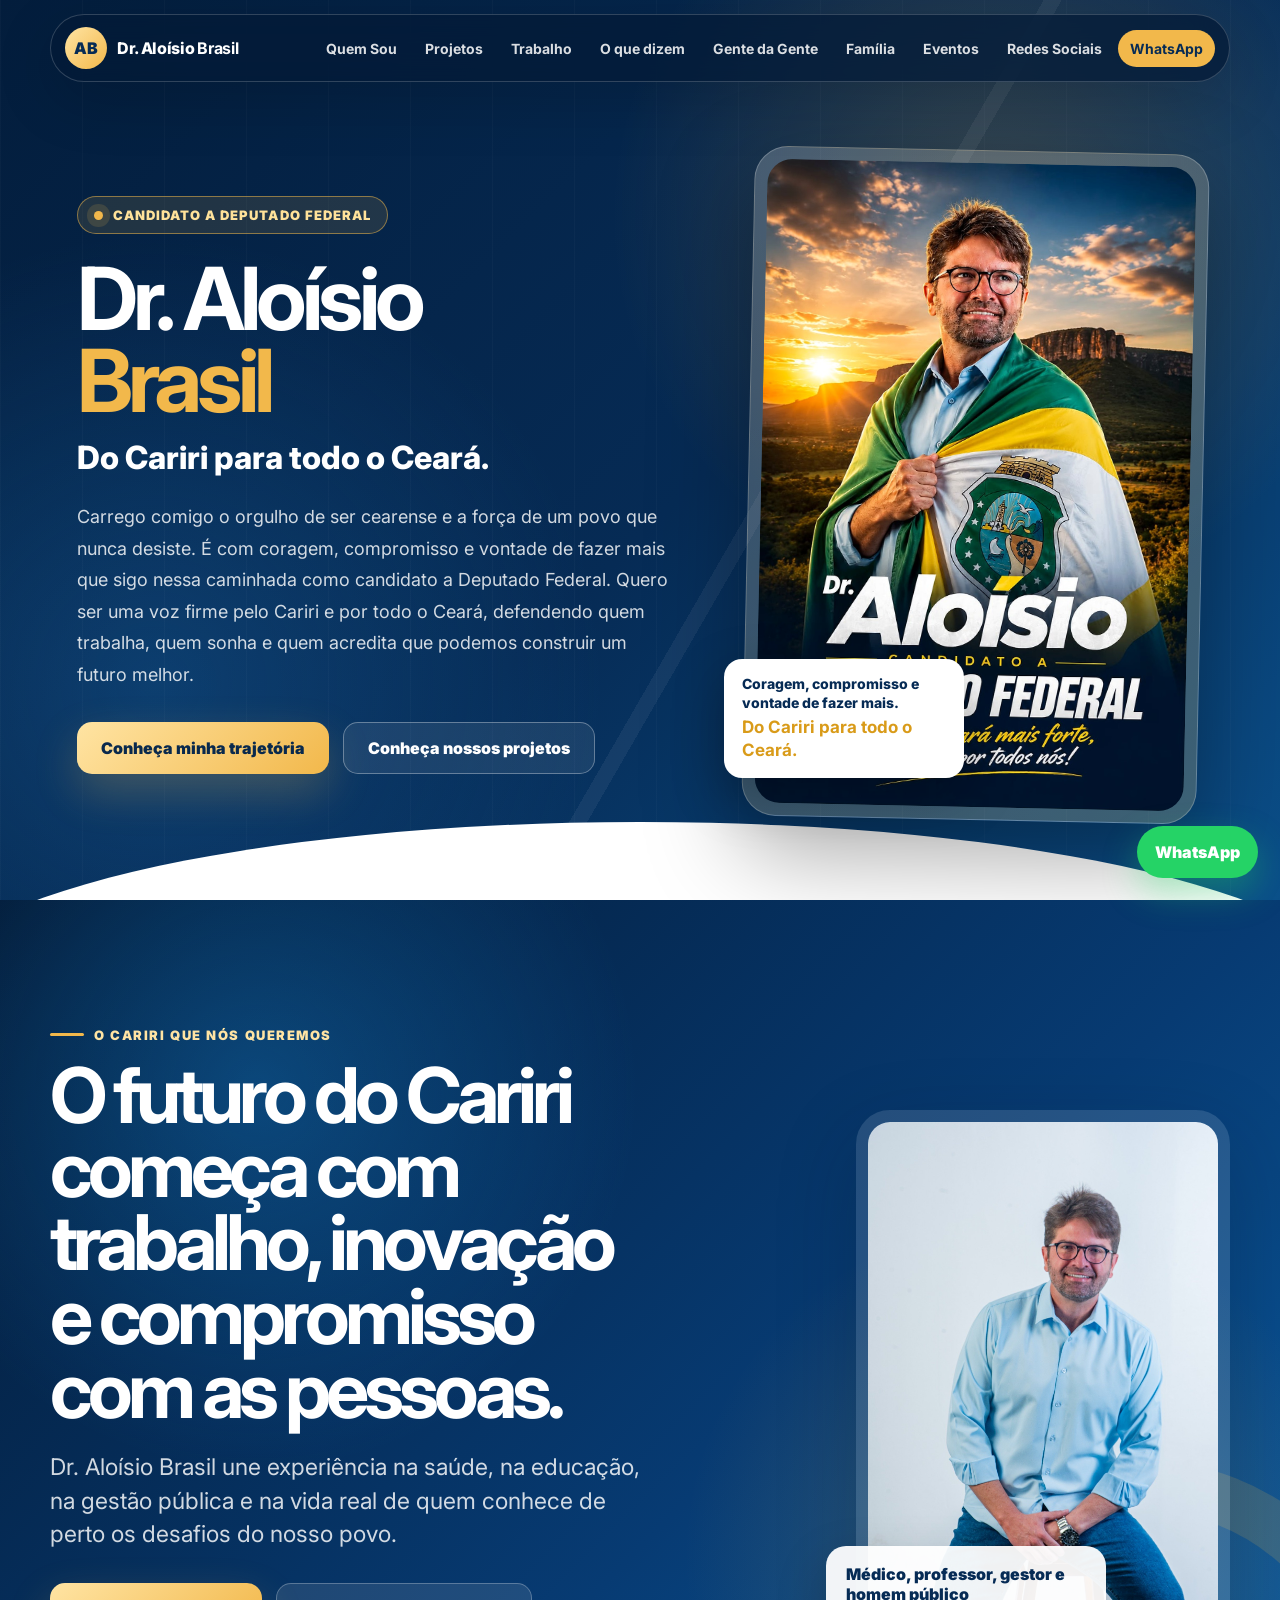
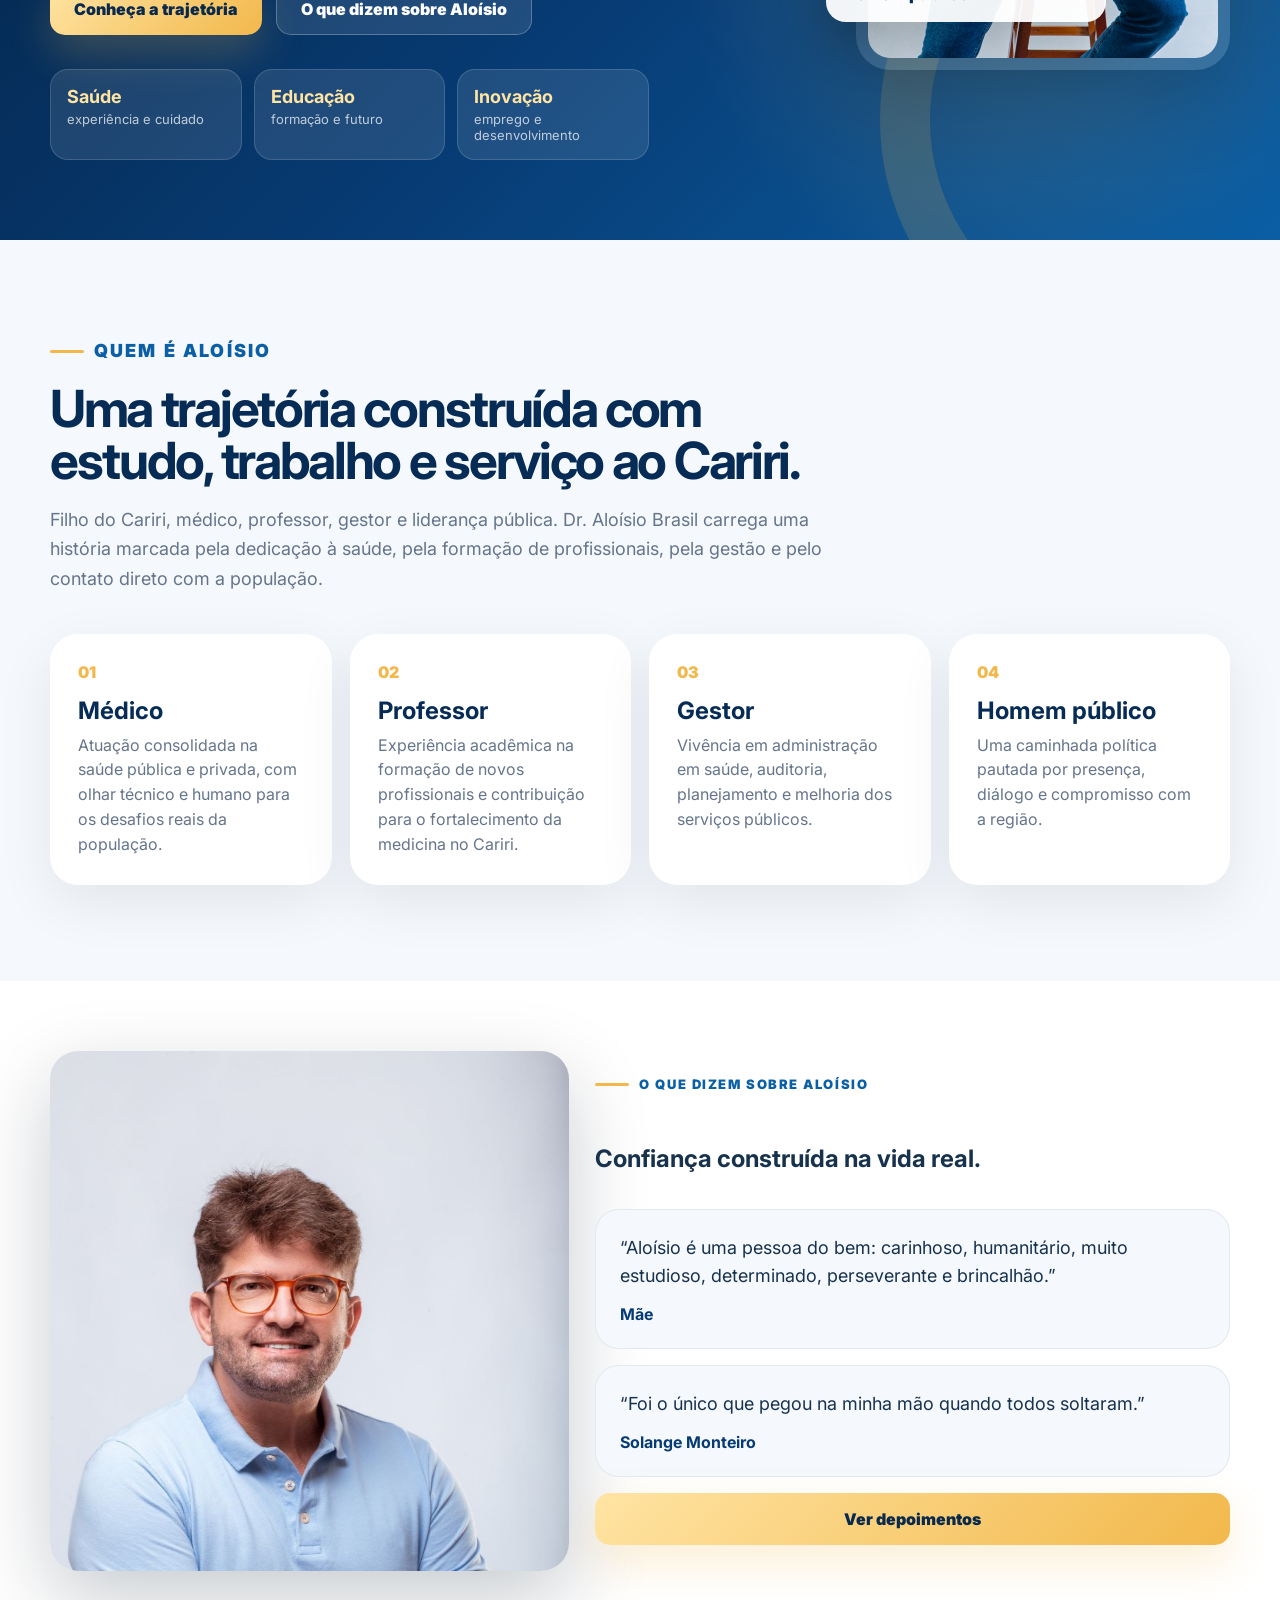
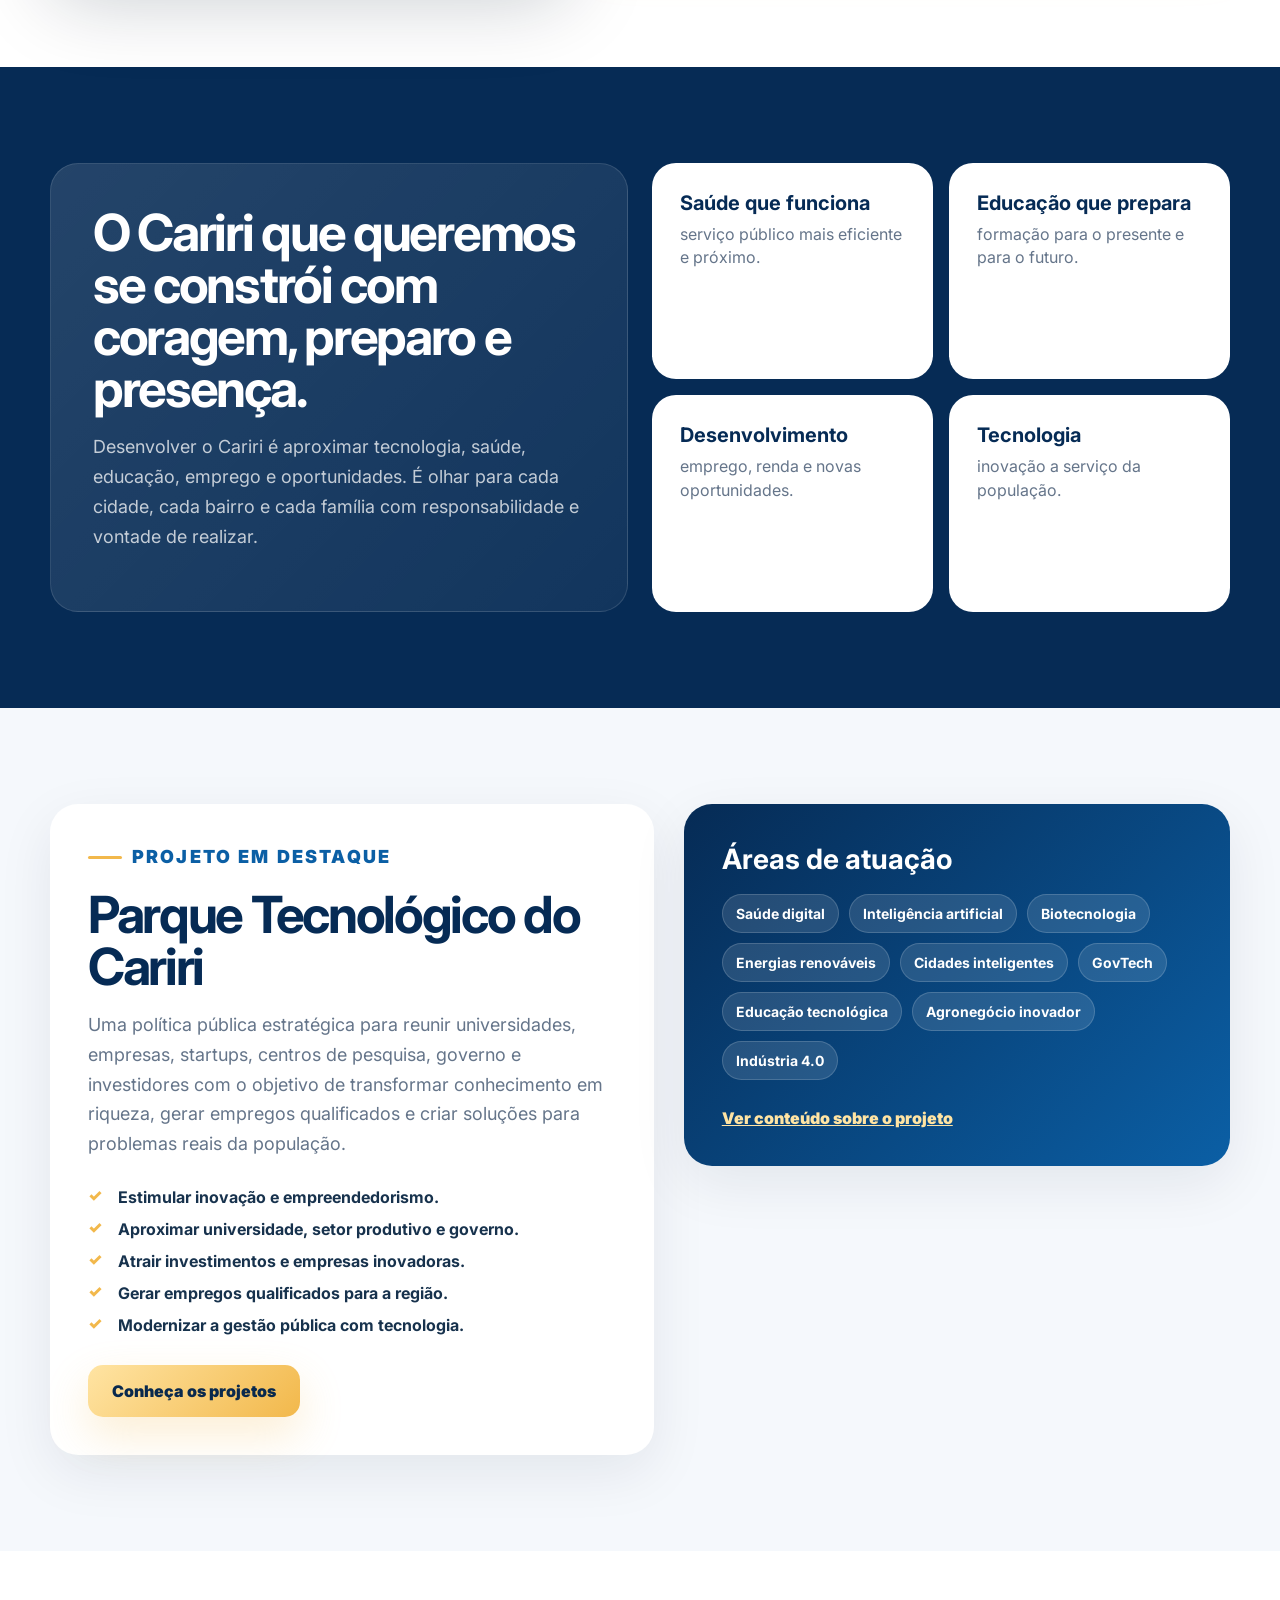
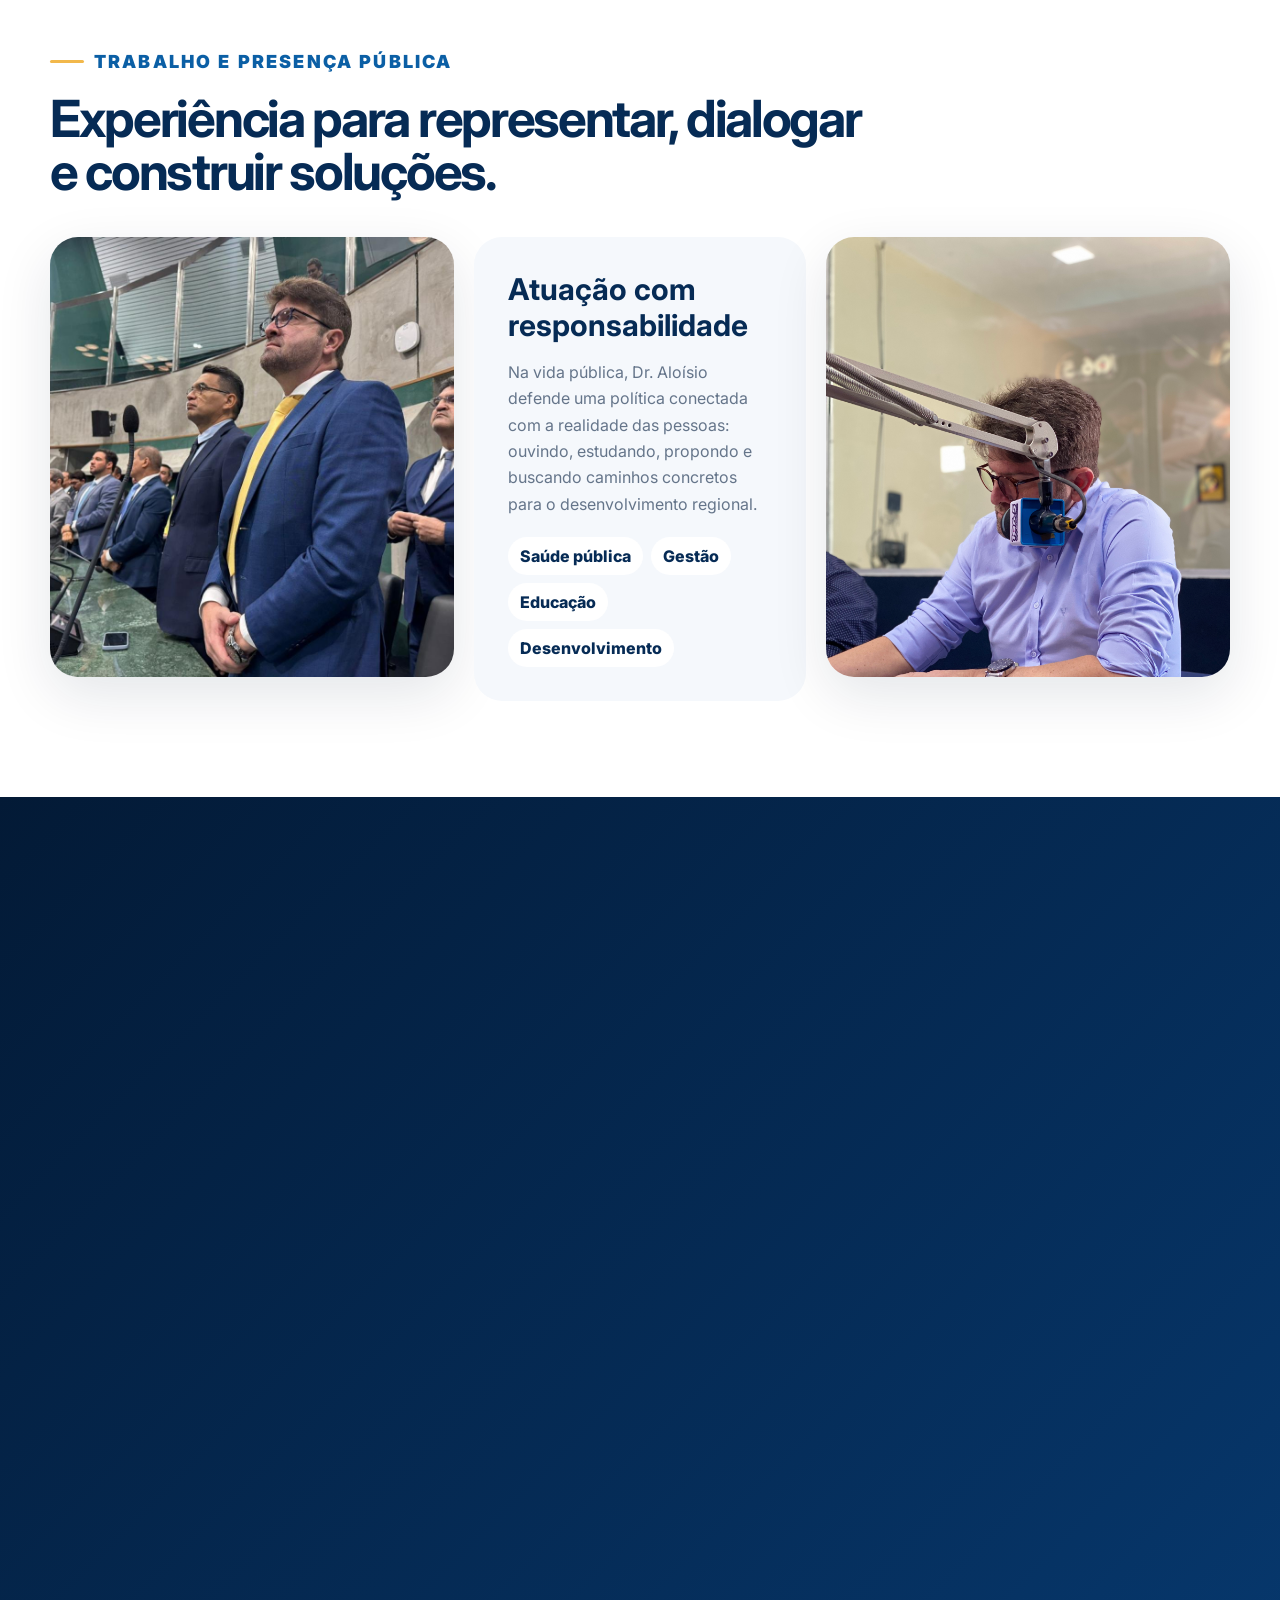
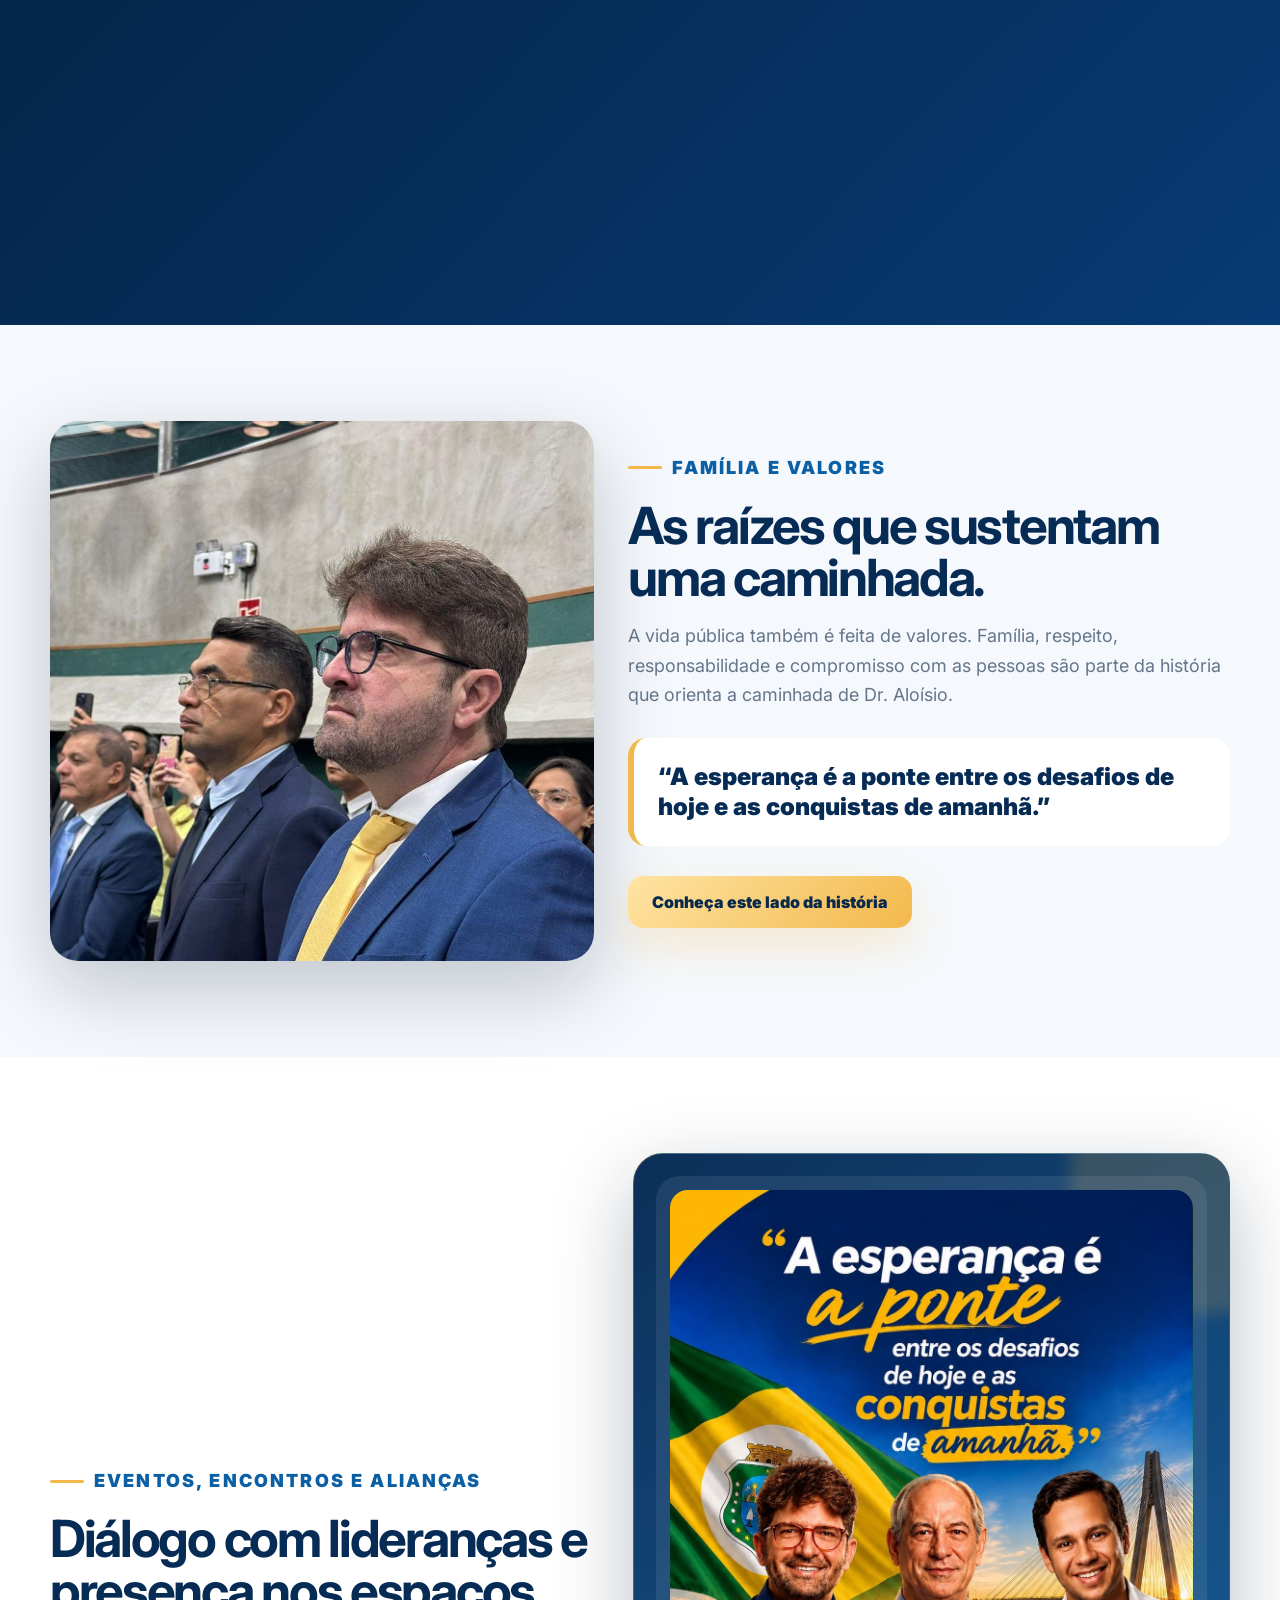
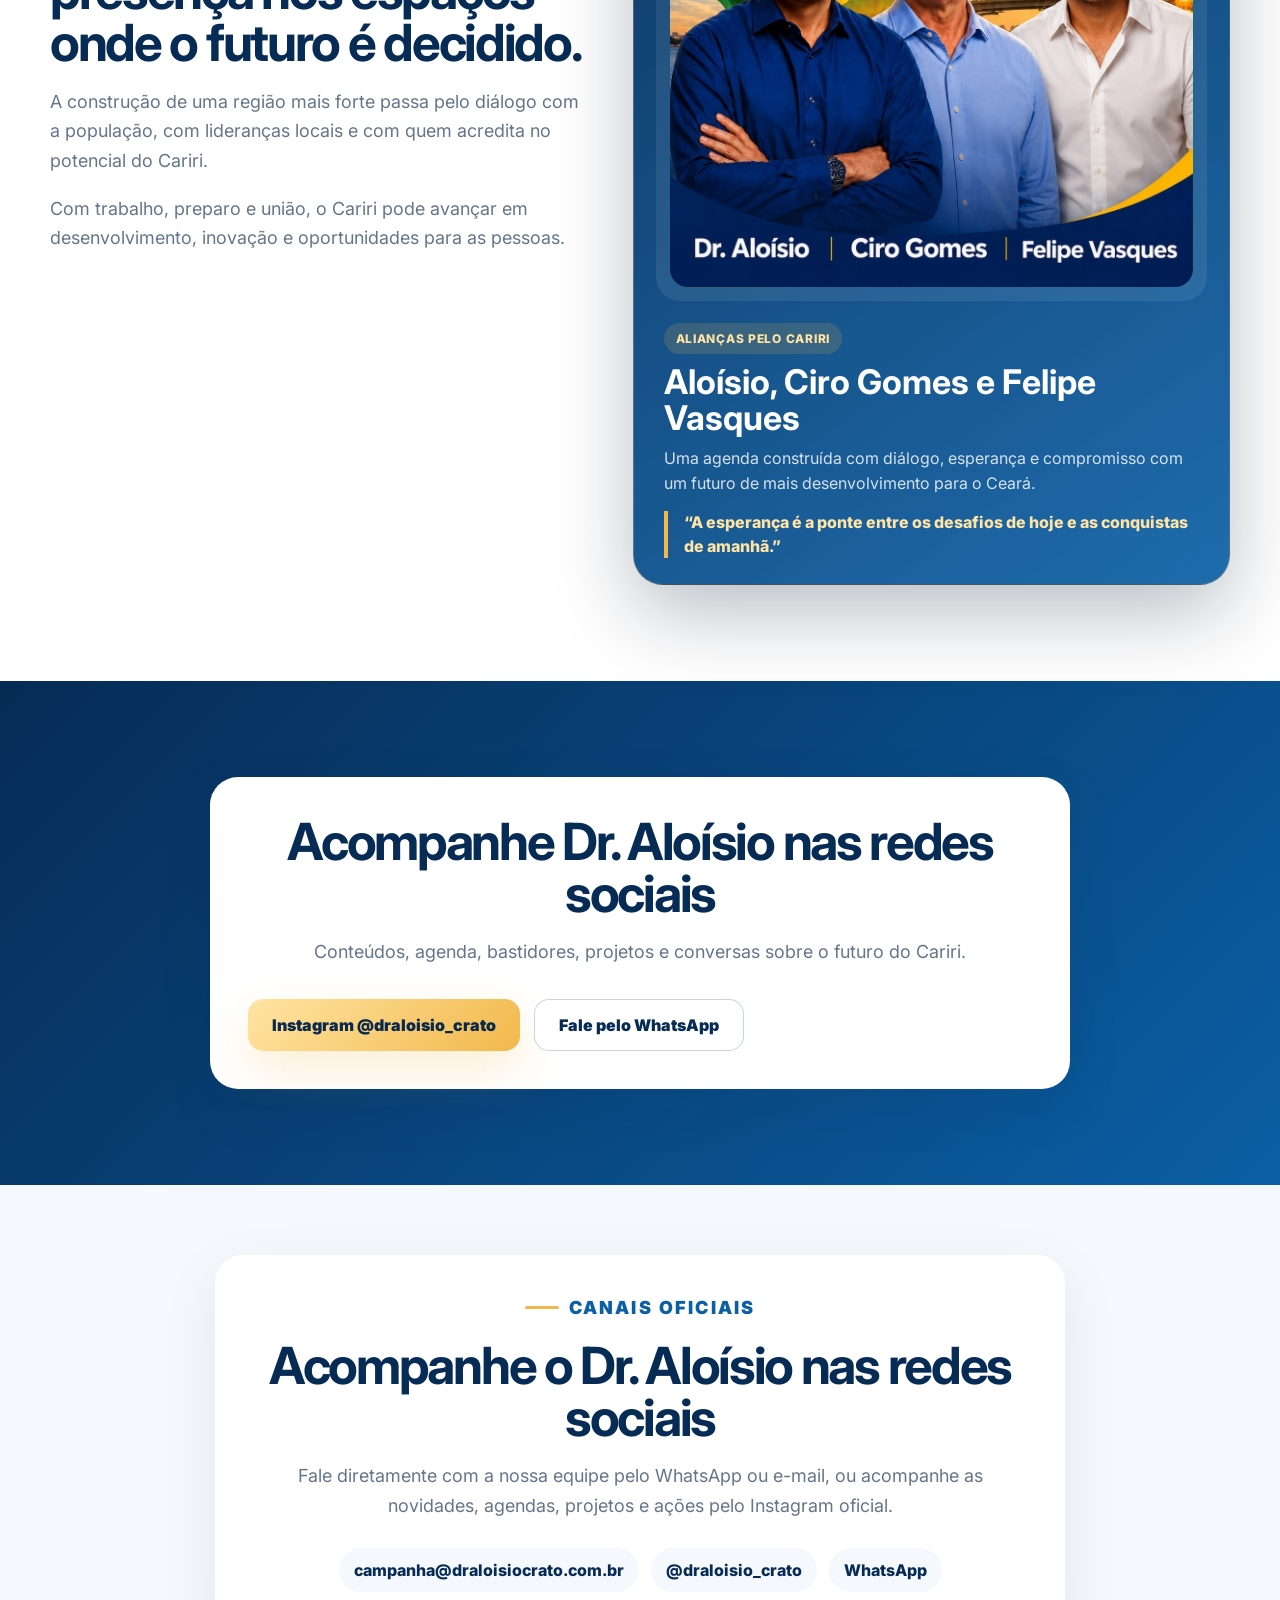
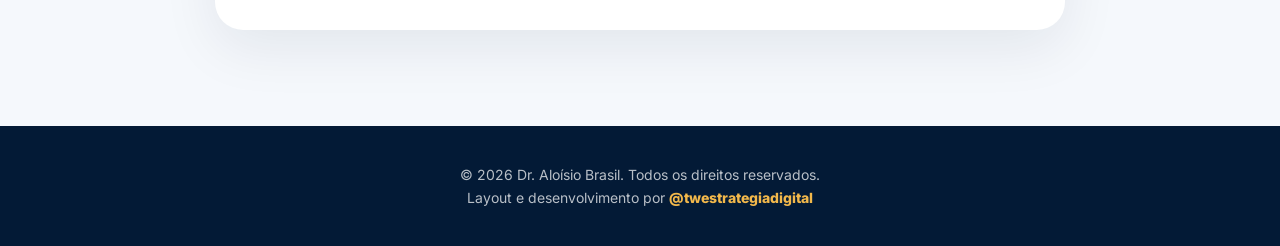
==== commit 84a790d1: "Add WhatsApp contact link and update section content Updated contact section to include WhatsApp lin" ====
--- a/index.html
+++ b/index.html
@@ -386,7 +386,7 @@
       <a href="familia/">Família</a>
       <a href="/construcao/#eventos">Eventos</a>
       <a href="/construcao/#redes">Redes Sociais</a>
-      <!-- WhatsApp temporariamente removido até definição da equipe de atendimento -->
+      <a class="nav-cta" href="https://wa.me/558838420044" target="_blank" rel="noopener">WhatsApp</a>
     </nav>
   </header>
   <main>
@@ -513,15 +513,15 @@
       </div>
     </section>
 
-    <section class="section social" id="redes"><div class="social-card reveal"><h2>Acompanhe Dr. Aloísio nas redes sociais</h2><p>Conteúdos, agenda, bastidores, projetos e conversas sobre o futuro do Cariri.</p><div class="social-actions"><a class="btn btn-primary" href="https://www.instagram.com/draloisio_crato" target="_blank" rel="noopener">Instagram @draloisio_crato</a></div></div></section>
-
-    <section class="section contact-section" id="contato"><div class="contact-box reveal"><p class="eyebrow dark">Canais oficiais</p><h2>Acompanhe o Dr. Aloísio nas redes sociais</h2><p>Neste momento, nossa equipe está estruturando os canais de atendimento direto. Enquanto isso, acompanhe as novidades, agendas, projetos e ações pelo Instagram oficial.</p><div class="contact-links"><a href="https://www.instagram.com/draloisio_crato" target="_blank" rel="noopener">@draloisio_crato</a></div></div></section>
+    <section class="section social" id="redes"><div class="social-card reveal"><h2>Acompanhe Dr. Aloísio nas redes sociais</h2><p>Conteúdos, agenda, bastidores, projetos e conversas sobre o futuro do Cariri.</p><div class="social-actions"><a class="btn btn-primary" href="https://www.instagram.com/draloisio_crato" target="_blank" rel="noopener">Instagram @draloisio_crato</a><a class="btn btn-secondary dark-btn" href="https://wa.me/558838420044" target="_blank" rel="noopener">Fale pelo WhatsApp</a></div></div></section>
+
+    <section class="section contact-section" id="contato"><div class="contact-box reveal"><p class="eyebrow dark">Canais oficiais</p><h2>Acompanhe o Dr. Aloísio nas redes sociais</h2><p>Fale diretamente com a nossa equipe pelo WhatsApp ou e-mail, ou acompanhe as novidades, agendas, projetos e ações pelo Instagram oficial.</p><div class="contact-links"><a href="mailto:campanha@draloisiocrato.com.br">campanha@draloisiocrato.com.br</a><a href="https://www.instagram.com/draloisio_crato" target="_blank" rel="noopener">@draloisio_crato</a><a href="https://wa.me/558838420044" target="_blank" rel="noopener">WhatsApp</a></div></div></section>
   </main>
   <footer>
     <p>© 2026 Dr. Aloísio Brasil. Todos os direitos reservados.</p>
     <p class="credits">Layout e desenvolvimento por <a href="https://www.instagram.com/twestrategiadigital" target="_blank" rel="noopener noreferrer">@twestrategiadigital</a></p>
   </footer>
-  <!-- Botão flutuante do WhatsApp temporariamente removido até ativação da equipe -->
+  <a class="whatsapp-float" href="https://wa.me/558838420044" target="_blank" rel="noopener" aria-label="WhatsApp">WhatsApp</a>
   <script src="script.js"></script>
 </body>
 </html>
